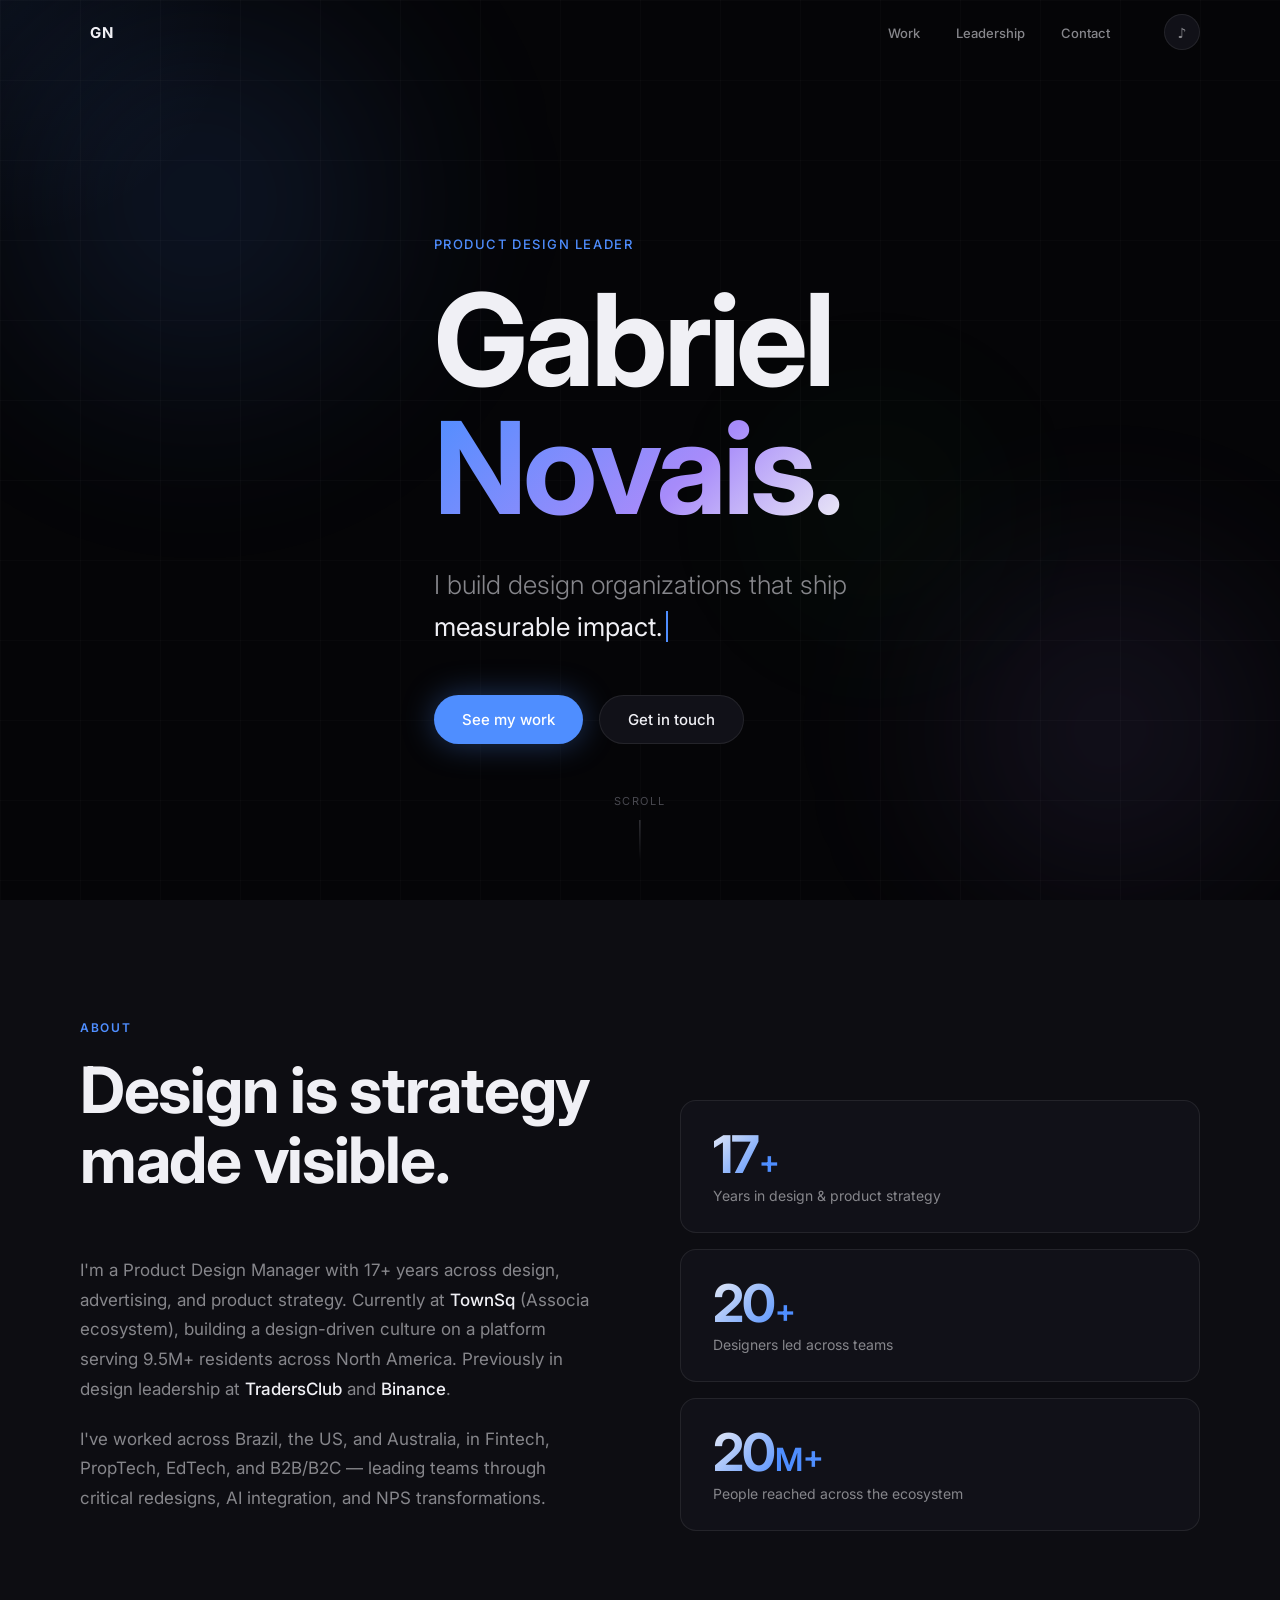
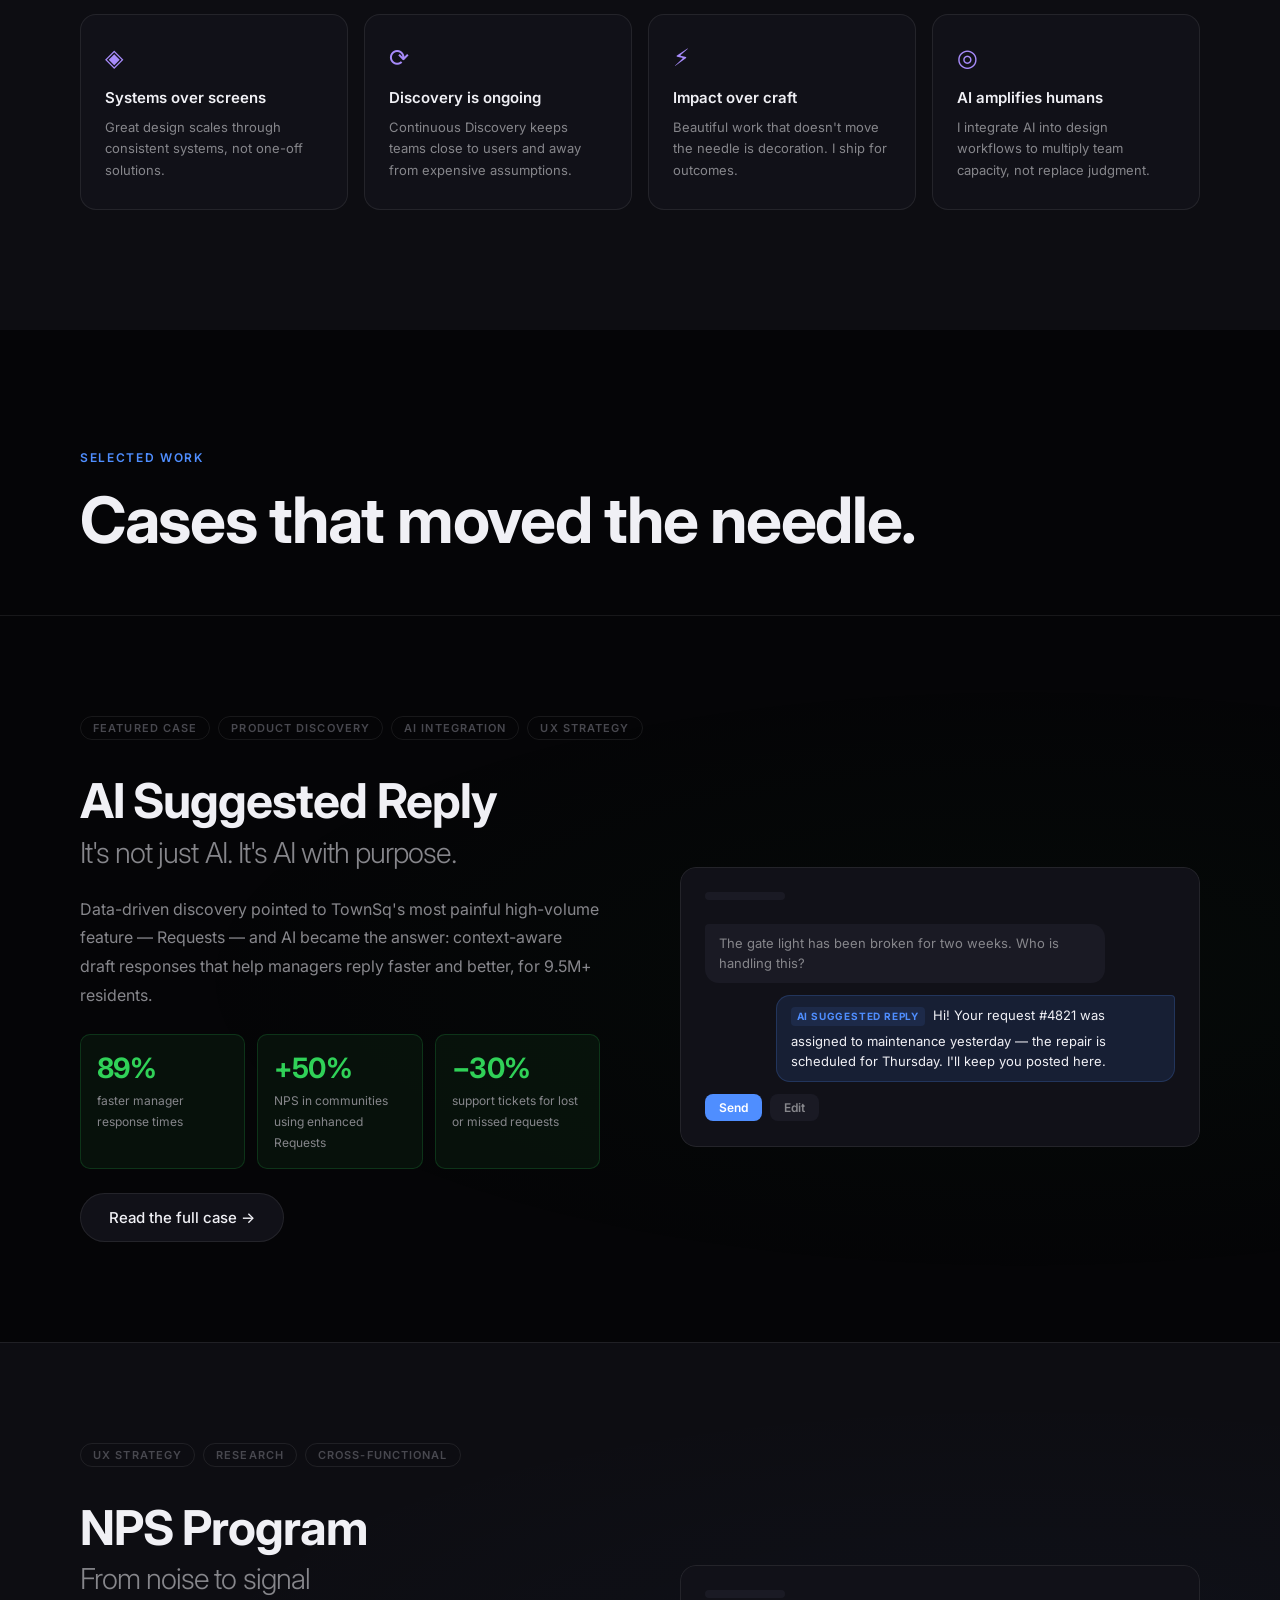
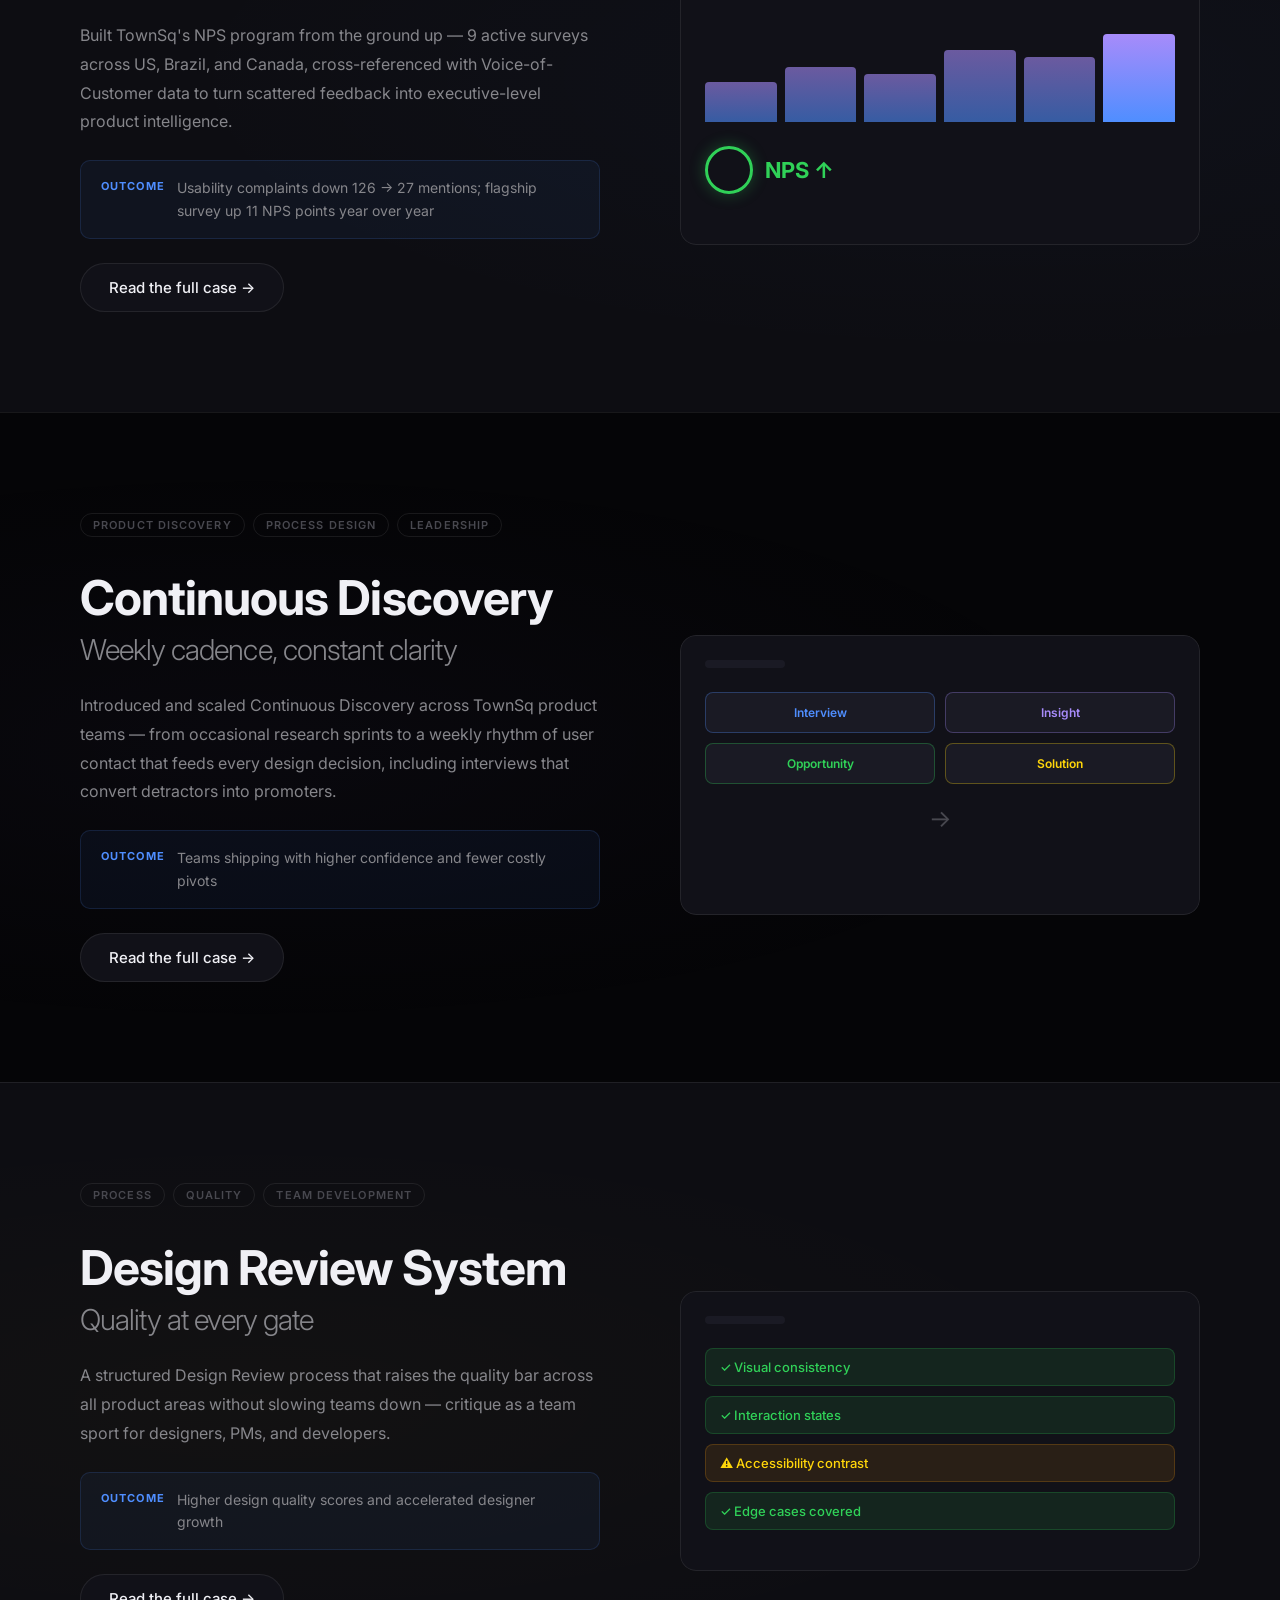
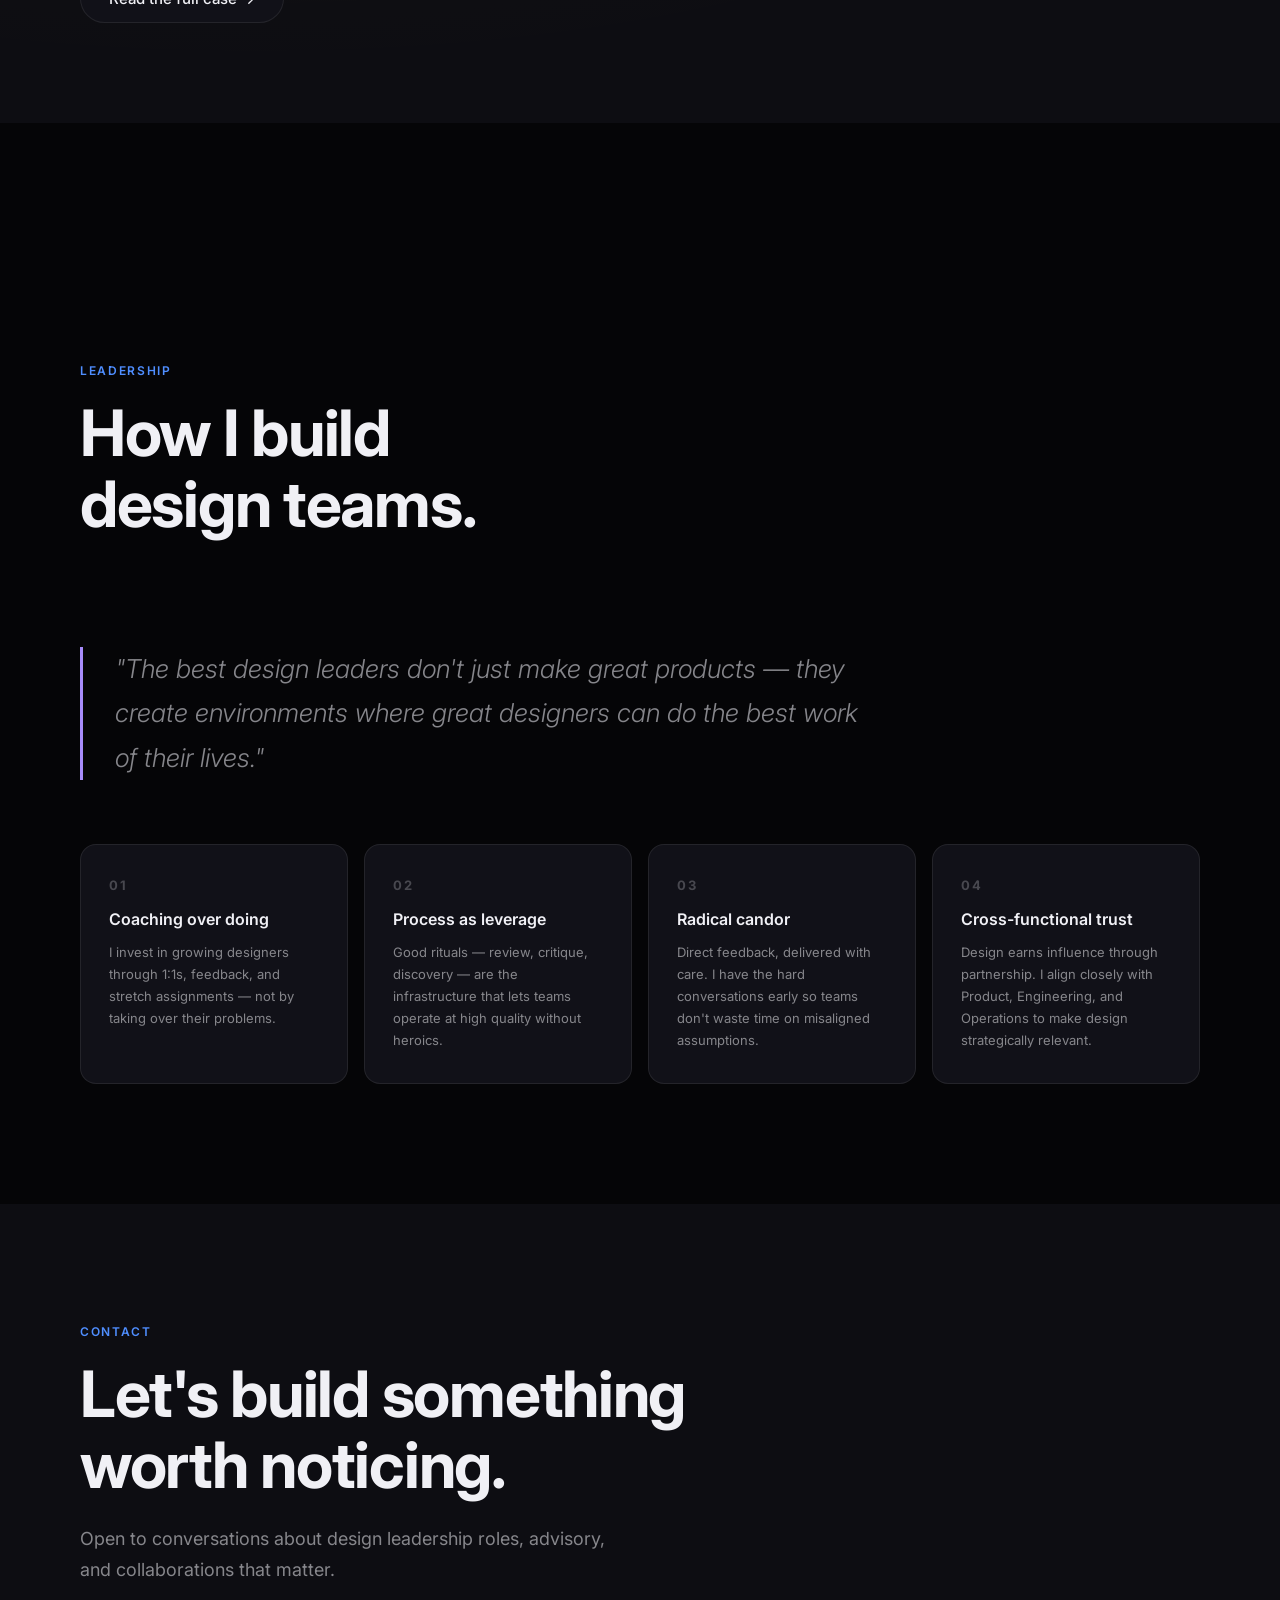
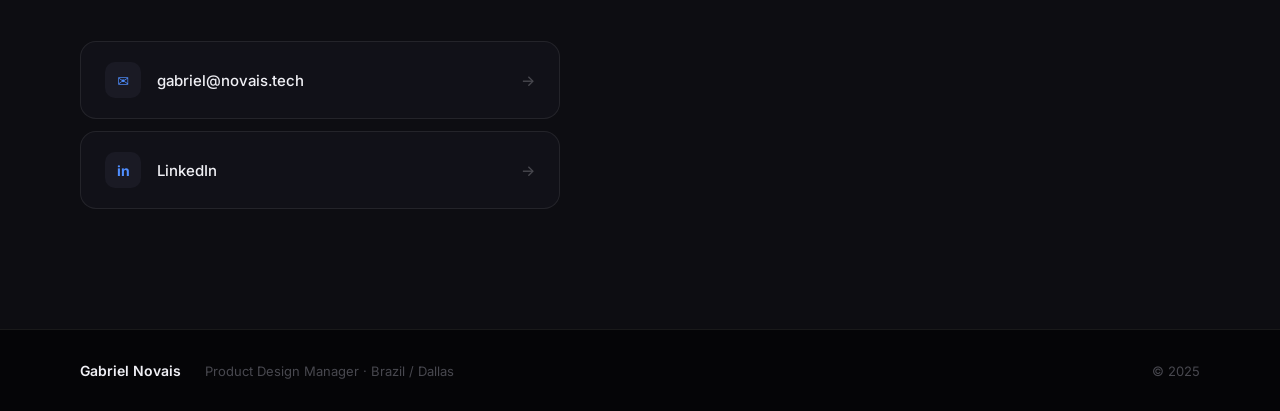
==== index.html @ e4e8c37b "Update contact email to gabriel@novais.tech" ====
<!DOCTYPE html>
<html lang="en">
<head>
  <meta charset="UTF-8" />
  <meta name="viewport" content="width=device-width, initial-scale=1.0" />
  <title>Gabriel Novais — Product Design Leader</title>
  <meta name="description" content="Gabriel Novais is a Product Design Manager leading high-impact design teams and driving UX strategy." />
  <link rel="canonical" href="https://novais.tech/" />
  <meta property="og:type" content="website" />
  <meta property="og:url" content="https://novais.tech/" />
  <meta property="og:title" content="Gabriel Novais — Product Design Leader" />
  <meta property="og:description" content="17+ years in design and product strategy. Building design organizations that ship measurable impact — AI-powered UX, NPS programs, and continuous discovery." />
  <meta property="og:image" content="https://novais.tech/assets/og-cover.png" />
  <meta name="twitter:card" content="summary_large_image" />
  <link rel="icon" href="data:image/svg+xml,<svg xmlns=%22http://www.w3.org/2000/svg%22 viewBox=%220 0 100 100%22><rect width=%22100%22 height=%22100%22 rx=%2222%22 fill=%22%23050507%22/><text x=%2250%22 y=%2268%22 font-size=%2248%22 font-family=%22system-ui%22 font-weight=%22700%22 fill=%22%234f8eff%22 text-anchor=%22middle%22>GN</text></svg>" />
  <link rel="preconnect" href="https://fonts.googleapis.com" />
  <link rel="preconnect" href="https://fonts.gstatic.com" crossorigin />
  <link href="https://fonts.googleapis.com/css2?family=Inter:ital,wght@0,300;0,400;0,500;0,600;0,700;1,300;1,400&display=swap" rel="stylesheet" />
  <link rel="stylesheet" href="style.css" />
</head>
<body>

  <!-- Ambient cursor glow -->
  <div class="cursor-glow" id="cursorGlow"></div>

  <!-- ─── NAV ─── -->
  <nav class="nav" id="nav">
    <div class="nav-inner">
      <a href="#" class="nav-logo magnetic" data-sound="click">GN</a>
      <ul class="nav-links">
        <li><a href="#work"    class="nav-link magnetic" data-sound="hover">Work</a></li>
        <li><a href="#lead"    class="nav-link magnetic" data-sound="hover">Leadership</a></li>
        <li><a href="#contact" class="nav-link magnetic" data-sound="hover">Contact</a></li>
      </ul>
      <button class="sound-toggle magnetic" id="soundToggle" aria-label="Toggle sound" title="Sound on/off">
        <span class="sound-icon" id="soundIcon">♪</span>
      </button>
    </div>
  </nav>

  <!-- ─── HERO ─── -->
  <section class="hero" id="hero">
    <div class="hero-bg">
      <div class="orb orb-1"></div>
      <div class="orb orb-2"></div>
      <div class="orb orb-3"></div>
      <div class="grid-lines"></div>
    </div>
    <div class="hero-content">
      <p class="hero-eyebrow reveal-fade">Product Design Leader</p>
      <h1 class="hero-title">
        <span class="hero-line">Gabriel</span>
        <span class="hero-line hero-name-accent">Novais.</span>
      </h1>
      <p class="hero-sub reveal-fade">
        I build design organizations that ship<br />
        <span class="typewriter" id="typewriter"></span>
      </p>
      <div class="hero-cta reveal-fade">
        <a href="#work" class="btn btn-primary magnetic" data-sound="click">See my work</a>
        <a href="#contact" class="btn btn-ghost magnetic" data-sound="click">Get in touch</a>
      </div>
    </div>
    <div class="hero-scroll-hint">
      <span>Scroll</span>
      <div class="scroll-line"></div>
    </div>
  </section>

  <!-- ─── ABOUT ─── -->
  <section class="about section" id="about">
    <div class="container">
      <div class="about-grid">
        <div class="about-left">
          <p class="section-label reveal-up">About</p>
          <h2 class="section-title reveal-up">
            Design is strategy<br />made visible.
          </h2>
          <p class="about-body reveal-up">
            I'm a Product Design Manager with 17+ years across design, advertising, and product
            strategy. Currently at <strong>TownSq</strong> (Associa ecosystem), building a
            design-driven culture on a platform serving 9.5M+ residents across North America.
            Previously in design leadership at <strong>TradersClub</strong> and <strong>Binance</strong>.
          </p>
          <p class="about-body reveal-up">
            I've worked across Brazil, the US, and Australia, in Fintech, PropTech, EdTech, and
            B2B/B2C — leading teams through critical redesigns, AI integration, and NPS transformations.
          </p>
        </div>
        <div class="about-right">
          <div class="stat-card reveal-scale" data-sound="hover">
            <span class="stat-number" data-count="17">0</span><span class="stat-plus">+</span>
            <p class="stat-label">Years in design & product strategy</p>
          </div>
          <div class="stat-card reveal-scale" data-sound="hover">
            <span class="stat-number" data-count="20">0</span><span class="stat-plus">+</span>
            <p class="stat-label">Designers led across teams</p>
          </div>
          <div class="stat-card reveal-scale" data-sound="hover">
            <span class="stat-number" data-count="20">0</span><span class="stat-plus">M+</span>
            <p class="stat-label">People reached across the ecosystem</p>
          </div>
        </div>
      </div>

      <div class="philosophy-row">
        <div class="phil-card reveal-up magnetic" data-sound="hover">
          <div class="phil-icon">◈</div>
          <h3>Systems over screens</h3>
          <p>Great design scales through consistent systems, not one-off solutions.</p>
        </div>
        <div class="phil-card reveal-up magnetic" data-sound="hover">
          <div class="phil-icon">⟳</div>
          <h3>Discovery is ongoing</h3>
          <p>Continuous Discovery keeps teams close to users and away from expensive assumptions.</p>
        </div>
        <div class="phil-card reveal-up magnetic" data-sound="hover">
          <div class="phil-icon">⚡</div>
          <h3>Impact over craft</h3>
          <p>Beautiful work that doesn't move the needle is decoration. I ship for outcomes.</p>
        </div>
        <div class="phil-card reveal-up magnetic" data-sound="hover">
          <div class="phil-icon">◎</div>
          <h3>AI amplifies humans</h3>
          <p>I integrate AI into design workflows to multiply team capacity, not replace judgment.</p>
        </div>
      </div>
    </div>
  </section>

  <!-- ─── WORK ─── -->
  <section class="work section" id="work">
    <div class="container">
      <p class="section-label reveal-up">Selected Work</p>
      <h2 class="section-title reveal-up">Cases that moved the needle.</h2>
    </div>

    <!-- Case: Product Simplification / Requests + AI (flagship) -->
    <div class="case" id="case-requests">
      <div class="case-bg case-bg-3"></div>
      <div class="container case-inner">
        <div class="case-meta reveal-up">
          <span class="case-tag">Featured Case</span>
          <span class="case-tag">Product Discovery</span>
          <span class="case-tag">AI Integration</span>
          <span class="case-tag">UX Strategy</span>
        </div>
        <div class="case-content-grid">
          <div class="case-text">
            <h3 class="case-title reveal-up">AI Suggested Reply<br /><em>It's not just AI. It's AI with purpose.</em></h3>
            <p class="case-body reveal-up">
              Data-driven discovery pointed to TownSq's most painful high-volume feature — Requests —
              and AI became the answer: context-aware draft responses that help managers reply
              faster and better, for 9.5M+ residents.
            </p>
            <div class="case-results reveal-up">
              <div class="result-chip">
                <span class="result-num">89%</span>
                <span class="result-label">faster manager response times</span>
              </div>
              <div class="result-chip">
                <span class="result-num">+50%</span>
                <span class="result-label">NPS in communities using enhanced Requests</span>
              </div>
              <div class="result-chip">
                <span class="result-num">−30%</span>
                <span class="result-label">support tickets for lost or missed requests</span>
              </div>
            </div>
            <a href="case-requests.html" class="btn btn-ghost case-link-btn reveal-up magnetic" data-sound="click">Read the full case →</a>
          </div>
          <div class="case-visual reveal-scale">
            <div class="case-mockup case-mockup-ai">
              <div class="mock-screen">
                <div class="mock-bar"></div>
                <div class="ai-chat">
                  <div class="ai-msg ai-msg-in">The gate light has been broken for two weeks. Who is handling this?</div>
                  <div class="ai-msg ai-msg-out">
                    <span class="ai-badge">AI Suggested Reply</span>
                    Hi! Your request #4821 was assigned to maintenance yesterday — the repair is scheduled for Thursday. I'll keep you posted here.
                  </div>
                  <div class="ai-actions">
                    <button class="ai-btn">Send</button>
                    <button class="ai-btn ai-btn-ghost">Edit</button>
                  </div>
                </div>
              </div>
            </div>
          </div>
        </div>
      </div>
    </div>

    <!-- Case: NPS Program -->
    <div class="case case-alt" id="case-nps">
      <div class="case-bg case-bg-1"></div>
      <div class="container case-inner">
        <div class="case-meta reveal-up">
          <span class="case-tag">UX Strategy</span>
          <span class="case-tag">Research</span>
          <span class="case-tag">Cross-functional</span>
        </div>
        <div class="case-content-grid">
          <div class="case-text">
            <h3 class="case-title reveal-up">NPS Program<br /><em>From noise to signal</em></h3>
            <p class="case-body reveal-up">
              Built TownSq's NPS program from the ground up — 9 active surveys across US, Brazil,
              and Canada, cross-referenced with Voice-of-Customer data to turn scattered feedback
              into executive-level product intelligence.
            </p>
            <div class="case-outcome reveal-up">
              <span class="outcome-label">Outcome</span>
              <span class="outcome-text">Usability complaints down 126 → 27 mentions; flagship survey up 11 NPS points year over year</span>
            </div>
            <a href="case-nps.html" class="btn btn-ghost case-link-btn reveal-up magnetic" data-sound="click">Read the full case →</a>
          </div>
          <div class="case-visual reveal-scale">
            <div class="case-mockup case-mockup-nps">
              <div class="mock-screen">
                <div class="mock-bar"></div>
                <div class="mock-chart">
                  <div class="bar-chart">
                    <div class="bar b1" style="--h: 40%"></div>
                    <div class="bar b2" style="--h: 55%"></div>
                    <div class="bar b3" style="--h: 48%"></div>
                    <div class="bar b4" style="--h: 72%"></div>
                    <div class="bar b5" style="--h: 65%"></div>
                    <div class="bar b6" style="--h: 88%"></div>
                  </div>
                </div>
                <div class="mock-score">
                  <div class="score-ring"></div>
                  <span class="score-label">NPS ↑</span>
                </div>
              </div>
            </div>
          </div>
        </div>
      </div>
    </div>

    <!-- Case 2: Continuous Discovery -->
    <div class="case" id="case-discovery">
      <div class="case-bg case-bg-2"></div>
      <div class="container case-inner">
        <div class="case-meta reveal-up">
          <span class="case-tag">Product Discovery</span>
          <span class="case-tag">Process Design</span>
          <span class="case-tag">Leadership</span>
        </div>
        <div class="case-content-grid case-content-grid-rev">
          <div class="case-visual reveal-scale">
            <div class="case-mockup case-mockup-disc">
              <div class="mock-screen">
                <div class="mock-bar"></div>
                <div class="disc-cards">
                  <div class="disc-card dc1">Interview</div>
                  <div class="disc-card dc2">Insight</div>
                  <div class="disc-card dc3">Opportunity</div>
                  <div class="disc-card dc4">Solution</div>
                </div>
                <div class="disc-arrow">→</div>
              </div>
            </div>
          </div>
          <div class="case-text">
            <h3 class="case-title reveal-up">Continuous Discovery<br /><em>Weekly cadence, constant clarity</em></h3>
            <p class="case-body reveal-up">
              Introduced and scaled Continuous Discovery across TownSq product teams — from
              occasional research sprints to a weekly rhythm of user contact that feeds every
              design decision, including interviews that convert detractors into promoters.
            </p>
            <div class="case-outcome reveal-up">
              <span class="outcome-label">Outcome</span>
              <span class="outcome-text">Teams shipping with higher confidence and fewer costly pivots</span>
            </div>
            <a href="case-discovery.html" class="btn btn-ghost case-link-btn reveal-up magnetic" data-sound="click">Read the full case →</a>
          </div>
        </div>
      </div>
    </div>

    <!-- Case: Design Review -->
    <div class="case case-alt" id="case-review">
      <div class="case-bg case-bg-4"></div>
      <div class="container case-inner">
        <div class="case-meta reveal-up">
          <span class="case-tag">Process</span>
          <span class="case-tag">Quality</span>
          <span class="case-tag">Team Development</span>
        </div>
        <div class="case-content-grid case-content-grid-rev">
          <div class="case-visual reveal-scale">
            <div class="case-mockup case-mockup-review">
              <div class="mock-screen">
                <div class="mock-bar"></div>
                <div class="review-items">
                  <div class="review-item ri-pass">✓ Visual consistency</div>
                  <div class="review-item ri-pass">✓ Interaction states</div>
                  <div class="review-item ri-warn">⚠ Accessibility contrast</div>
                  <div class="review-item ri-pass">✓ Edge cases covered</div>
                </div>
              </div>
            </div>
          </div>
          <div class="case-text">
            <h3 class="case-title reveal-up">Design Review System<br /><em>Quality at every gate</em></h3>
            <p class="case-body reveal-up">
              A structured Design Review process that raises the quality bar across all product
              areas without slowing teams down — critique as a team sport for designers, PMs,
              and developers.
            </p>
            <div class="case-outcome reveal-up">
              <span class="outcome-label">Outcome</span>
              <span class="outcome-text">Higher design quality scores and accelerated designer growth</span>
            </div>
            <a href="case-review.html" class="btn btn-ghost case-link-btn reveal-up magnetic" data-sound="click">Read the full case →</a>
          </div>
        </div>
      </div>
    </div>
  </section>

  <!-- ─── LEADERSHIP ─── -->
  <section class="lead section" id="lead">
    <div class="container">
      <p class="section-label reveal-up">Leadership</p>
      <h2 class="section-title reveal-up">How I build<br />design teams.</h2>

      <div class="lead-quote reveal-fade">
        <blockquote>
          "The best design leaders don't just make great products — they create environments
          where great designers can do the best work of their lives."
        </blockquote>
      </div>

      <div class="lead-pillars">
        <div class="lead-pillar reveal-up magnetic" data-sound="hover">
          <div class="pillar-num">01</div>
          <h3>Coaching over doing</h3>
          <p>I invest in growing designers through 1:1s, feedback, and stretch assignments — not by taking over their problems.</p>
        </div>
        <div class="lead-pillar reveal-up magnetic" data-sound="hover">
          <div class="pillar-num">02</div>
          <h3>Process as leverage</h3>
          <p>Good rituals — review, critique, discovery — are the infrastructure that lets teams operate at high quality without heroics.</p>
        </div>
        <div class="lead-pillar reveal-up magnetic" data-sound="hover">
          <div class="pillar-num">03</div>
          <h3>Radical candor</h3>
          <p>Direct feedback, delivered with care. I have the hard conversations early so teams don't waste time on misaligned assumptions.</p>
        </div>
        <div class="lead-pillar reveal-up magnetic" data-sound="hover">
          <div class="pillar-num">04</div>
          <h3>Cross-functional trust</h3>
          <p>Design earns influence through partnership. I align closely with Product, Engineering, and Operations to make design strategically relevant.</p>
        </div>
      </div>
    </div>
  </section>

  <!-- ─── CONTACT ─── -->
  <section class="contact section" id="contact">
    <div class="container">
      <p class="section-label reveal-up">Contact</p>
      <h2 class="section-title contact-title reveal-up">
        Let's build something<br />worth noticing.
      </h2>
      <p class="contact-sub reveal-up">
        Open to conversations about design leadership roles, advisory,
        and collaborations that matter.
      </p>
      <div class="contact-links reveal-fade">
        <a href="mailto:gabriel@novais.tech" class="contact-link magnetic" data-sound="click">
          <span class="contact-link-icon">✉</span>
          <span>gabriel@novais.tech</span>
          <span class="link-arrow">→</span>
        </a>
        <a href="https://www.linkedin.com/in/gabrielnovaisux" target="_blank" rel="noopener" class="contact-link magnetic" data-sound="click">
          <span class="contact-link-icon">in</span>
          <span>LinkedIn</span>
          <span class="link-arrow">→</span>
        </a>
      </div>
    </div>
  </section>

  <!-- ─── FOOTER ─── -->
  <footer class="footer">
    <div class="container footer-inner">
      <span class="footer-name">Gabriel Novais</span>
      <span class="footer-copy">Product Design Manager · Brazil / Dallas</span>
      <span class="footer-year">© 2025</span>
    </div>
  </footer>

  <script src="main.js"></script>
</body>
</html>
---- style.css ----
/* ─── TOKENS ─── */
:root {
  --bg:          #050507;
  --bg-2:        #0d0d12;
  --surface:     #111118;
  --surface-2:   #1a1a24;
  --border:      rgba(255,255,255,0.08);
  --text:        #f0f0f5;
  --text-sec:    #86868b;
  --text-ter:    #48484f;
  --accent:      #4f8eff;
  --accent-2:    #a78bfa;
  --accent-glow: rgba(79,142,255,0.18);
  --green:       #30d158;
  --amber:       #ffd60a;
  --red:         #ff453a;
  --radius:      16px;
  --radius-sm:   10px;
  --font:        'Inter', system-ui, -apple-system, sans-serif;
  --ease-out:    cubic-bezier(0.22, 1, 0.36, 1);
  --ease-spring: cubic-bezier(0.34, 1.56, 0.64, 1);
}

/* ─── RESET ─── */
*, *::before, *::after { box-sizing: border-box; margin: 0; padding: 0; }
html { scroll-behavior: smooth; scroll-padding-top: 72px; }
body {
  font-family: var(--font);
  background: var(--bg);
  color: var(--text);
  overflow-x: hidden;
  -webkit-font-smoothing: antialiased;
}
img, svg { display: block; max-width: 100%; }
a { color: inherit; text-decoration: none; }
button { cursor: pointer; border: none; background: none; font: inherit; }

/* ─── CURSOR GLOW ─── */
.cursor-glow {
  position: fixed;
  width: 480px;
  height: 480px;
  border-radius: 50%;
  background: radial-gradient(circle, rgba(79,142,255,0.07) 0%, transparent 70%);
  pointer-events: none;
  transform: translate(-50%, -50%);
  transition: transform 0.12s linear;
  z-index: 0;
  mix-blend-mode: screen;
}

/* ─── CONTAINER ─── */
.container {
  max-width: 1200px;
  margin: 0 auto;
  padding: 0 40px;
}
@media (max-width: 768px) { .container { padding: 0 24px; } }

/* ─── NAV ─── */
.nav {
  position: fixed;
  top: 0; left: 0; right: 0;
  z-index: 100;
  transition: background 0.4s, backdrop-filter 0.4s, border-color 0.4s;
  border-bottom: 1px solid transparent;
}
.nav.scrolled {
  background: rgba(5,5,7,0.72);
  backdrop-filter: blur(24px) saturate(180%);
  -webkit-backdrop-filter: blur(24px) saturate(180%);
  border-bottom-color: var(--border);
}
.nav-inner {
  max-width: 1200px;
  margin: 0 auto;
  padding: 0 40px;
  height: 64px;
  display: flex;
  align-items: center;
  gap: 40px;
}
.nav-logo {
  font-size: 15px;
  font-weight: 700;
  letter-spacing: 0.06em;
  color: var(--text);
  padding: 6px 10px;
  border-radius: 8px;
  transition: background 0.2s;
}
.nav-logo:hover { background: var(--surface); }
.nav-links {
  display: flex;
  list-style: none;
  gap: 8px;
  margin-left: auto;
}
.nav-link {
  font-size: 13px;
  font-weight: 500;
  color: var(--text-sec);
  padding: 6px 14px;
  border-radius: 20px;
  transition: color 0.2s, background 0.2s;
}
.nav-link:hover { color: var(--text); background: var(--surface); }
.sound-toggle {
  width: 36px; height: 36px;
  border-radius: 50%;
  background: var(--surface);
  border: 1px solid var(--border);
  display: flex; align-items: center; justify-content: center;
  color: var(--text-sec);
  font-size: 14px;
  transition: background 0.2s, color 0.2s, transform 0.2s;
  flex-shrink: 0;
}
.sound-toggle:hover { color: var(--text); transform: scale(1.1); }
.sound-toggle.active { color: var(--accent); background: var(--accent-glow); }

/* ─── HERO ─── */
.hero {
  position: relative;
  min-height: 100vh;
  display: flex;
  align-items: center;
  overflow: hidden;
}
.hero-bg {
  position: absolute;
  inset: 0;
  z-index: 0;
}
.orb {
  position: absolute;
  border-radius: 50%;
  filter: blur(80px);
  opacity: 0.6;
}
.orb-1 {
  width: 600px; height: 600px;
  background: radial-gradient(circle, rgba(79,142,255,0.25), transparent 70%);
  top: -100px; left: -100px;
  animation: orb-drift 14s ease-in-out infinite alternate;
}
.orb-2 {
  width: 500px; height: 500px;
  background: radial-gradient(circle, rgba(167,139,250,0.2), transparent 70%);
  bottom: -80px; right: -80px;
  animation: orb-drift 18s ease-in-out infinite alternate-reverse;
}
.orb-3 {
  width: 300px; height: 300px;
  background: radial-gradient(circle, rgba(48,209,88,0.12), transparent 70%);
  top: 40%; right: 20%;
  animation: orb-drift 22s ease-in-out infinite alternate;
}
@keyframes orb-drift {
  from { transform: translate(0, 0) scale(1); }
  to   { transform: translate(30px, 30px) scale(1.08); }
}
.grid-lines {
  position: absolute;
  inset: 0;
  background-image:
    linear-gradient(rgba(255,255,255,0.02) 1px, transparent 1px),
    linear-gradient(90deg, rgba(255,255,255,0.02) 1px, transparent 1px);
  background-size: 80px 80px;
}
.hero-content {
  position: relative;
  z-index: 1;
  max-width: 1200px;
  margin: 0 auto;
  padding: 0 40px;
  padding-top: 80px;
}
.hero-eyebrow {
  font-size: 13px;
  font-weight: 500;
  letter-spacing: 0.12em;
  text-transform: uppercase;
  color: var(--accent);
  margin-bottom: 24px;
  opacity: 0;
  animation: fade-up 0.8s var(--ease-out) 0.2s forwards;
}
.hero-title {
  font-size: clamp(64px, 10vw, 132px);
  font-weight: 700;
  line-height: 1.0;
  letter-spacing: -0.03em;
  margin-bottom: 32px;
}
.hero-line {
  display: block;
  opacity: 0;
  transform: translateY(40px);
  animation: fade-up 0.8s var(--ease-out) forwards;
}
.hero-line:nth-child(1) { animation-delay: 0.3s; }
.hero-line:nth-child(2) { animation-delay: 0.45s; }
.hero-name-accent {
  background: linear-gradient(135deg, var(--accent) 0%, var(--accent-2) 60%, #f0f0f5 100%);
  -webkit-background-clip: text;
  -webkit-text-fill-color: transparent;
  background-clip: text;
}
.hero-sub {
  font-size: clamp(18px, 2.5vw, 26px);
  font-weight: 300;
  color: var(--text-sec);
  line-height: 1.6;
  margin-bottom: 48px;
  opacity: 0;
  animation: fade-up 0.8s var(--ease-out) 0.6s forwards;
}
.typewriter {
  color: var(--text);
  font-weight: 400;
  border-right: 2px solid var(--accent);
  padding-right: 4px;
  animation: blink 1s step-end infinite;
}
@keyframes blink { 50% { border-color: transparent; } }
.hero-cta {
  display: flex;
  gap: 16px;
  flex-wrap: wrap;
  opacity: 0;
  animation: fade-up 0.8s var(--ease-out) 0.75s forwards;
}
.btn {
  display: inline-flex;
  align-items: center;
  padding: 14px 28px;
  border-radius: 980px;
  font-size: 15px;
  font-weight: 500;
  transition: transform 0.2s var(--ease-spring), box-shadow 0.2s, background 0.2s;
}
.btn:hover { transform: scale(1.04); }
.btn:active { transform: scale(0.97); }
.btn-primary {
  background: var(--accent);
  color: #fff;
  box-shadow: 0 0 32px rgba(79,142,255,0.35);
}
.btn-primary:hover { box-shadow: 0 0 48px rgba(79,142,255,0.5); }
.btn-ghost {
  background: var(--surface);
  color: var(--text);
  border: 1px solid var(--border);
}
.btn-ghost:hover { background: var(--surface-2); }
.hero-scroll-hint {
  position: absolute;
  bottom: 40px;
  left: 50%;
  transform: translateX(-50%);
  display: flex;
  flex-direction: column;
  align-items: center;
  gap: 12px;
  opacity: 0;
  animation: fade-in 1s ease 1.5s forwards;
}
.hero-scroll-hint span {
  font-size: 11px;
  letter-spacing: 0.14em;
  text-transform: uppercase;
  color: var(--text-ter);
}
.scroll-line {
  width: 1px;
  height: 40px;
  background: linear-gradient(to bottom, var(--text-ter), transparent);
  animation: scroll-drop 2s ease-in-out infinite;
}
@keyframes scroll-drop {
  0%   { transform: scaleY(0); transform-origin: top; opacity: 1; }
  50%  { transform: scaleY(1); transform-origin: top; opacity: 1; }
  51%  { transform: scaleY(1); transform-origin: bottom; opacity: 1; }
  100% { transform: scaleY(0); transform-origin: bottom; opacity: 0; }
}

/* ─── SECTION COMMON ─── */
.section { padding: 120px 0; position: relative; z-index: 1; }
.section-label {
  font-size: 12px;
  font-weight: 600;
  letter-spacing: 0.14em;
  text-transform: uppercase;
  color: var(--accent);
  margin-bottom: 20px;
}
.section-title {
  font-size: clamp(36px, 5vw, 64px);
  font-weight: 700;
  line-height: 1.1;
  letter-spacing: -0.02em;
  margin-bottom: 60px;
}

/* ─── ABOUT ─── */
.about { background: var(--bg-2); }
.about-grid {
  display: grid;
  grid-template-columns: 1fr 1fr;
  gap: 80px;
  margin-bottom: 80px;
  align-items: start;
}
@media (max-width: 900px) { .about-grid { grid-template-columns: 1fr; gap: 48px; } }
.about-body {
  font-size: 17px;
  line-height: 1.75;
  color: var(--text-sec);
  margin-bottom: 20px;
}
.about-body strong { color: var(--text); font-weight: 500; }
.about-right {
  display: flex;
  flex-direction: column;
  gap: 16px;
  padding-top: 80px;
}
.stat-card {
  background: var(--surface);
  border: 1px solid var(--border);
  border-radius: var(--radius);
  padding: 28px 32px;
  transition: border-color 0.3s, transform 0.3s var(--ease-spring), box-shadow 0.3s;
}
.stat-card:hover {
  border-color: rgba(79,142,255,0.3);
  box-shadow: 0 8px 40px rgba(79,142,255,0.1);
  transform: translateY(-3px);
}
.stat-number {
  font-size: 52px;
  font-weight: 700;
  letter-spacing: -0.03em;
  background: linear-gradient(135deg, var(--text), var(--accent));
  -webkit-background-clip: text;
  -webkit-text-fill-color: transparent;
  background-clip: text;
  line-height: 1;
}
.stat-plus { font-size: 32px; font-weight: 600; color: var(--accent); }
.stat-label { font-size: 14px; color: var(--text-sec); margin-top: 6px; }
.philosophy-row {
  display: grid;
  grid-template-columns: repeat(4, 1fr);
  gap: 16px;
}
@media (max-width: 900px) { .philosophy-row { grid-template-columns: 1fr 1fr; } }
@media (max-width: 600px) { .philosophy-row { grid-template-columns: 1fr; } }
.phil-card {
  background: var(--surface);
  border: 1px solid var(--border);
  border-radius: var(--radius);
  padding: 28px 24px;
  transition: border-color 0.3s, transform 0.3s var(--ease-spring), box-shadow 0.3s;
}
.phil-card:hover {
  border-color: rgba(167,139,250,0.3);
  transform: translateY(-4px);
  box-shadow: 0 12px 48px rgba(167,139,250,0.1);
}
.phil-icon {
  font-size: 24px;
  color: var(--accent-2);
  margin-bottom: 16px;
}
.phil-card h3 { font-size: 15px; font-weight: 600; margin-bottom: 10px; }
.phil-card p  { font-size: 13px; color: var(--text-sec); line-height: 1.65; }

/* ─── WORK ─── */
.work .container { margin-bottom: 0; }
.case {
  position: relative;
  padding: 100px 0;
  overflow: hidden;
  border-top: 1px solid var(--border);
}
.case-alt { background: var(--bg-2); }
.case-bg {
  position: absolute;
  inset: 0;
  pointer-events: none;
  opacity: 0.4;
}
.case-bg-1 { background: radial-gradient(ellipse at 80% 50%, rgba(79,142,255,0.08), transparent 60%); }
.case-bg-2 { background: radial-gradient(ellipse at 20% 50%, rgba(167,139,250,0.08), transparent 60%); }
.case-bg-3 { background: radial-gradient(ellipse at 80% 50%, rgba(48,209,88,0.07), transparent 60%); }
.case-bg-4 { background: radial-gradient(ellipse at 20% 50%, rgba(255,214,10,0.06), transparent 60%); }
.case-inner { position: relative; z-index: 1; }
.case-meta {
  display: flex;
  gap: 8px;
  flex-wrap: wrap;
  margin-bottom: 32px;
}
.case-tag {
  font-size: 11px;
  font-weight: 600;
  letter-spacing: 0.1em;
  text-transform: uppercase;
  color: var(--text-ter);
  border: 1px solid var(--border);
  border-radius: 20px;
  padding: 4px 12px;
}
.case-content-grid {
  display: grid;
  grid-template-columns: 1fr 1fr;
  gap: 80px;
  align-items: center;
}
.case-content-grid-rev { direction: rtl; }
.case-content-grid-rev > * { direction: ltr; }
@media (max-width: 900px) {
  .case-content-grid { grid-template-columns: 1fr; gap: 48px; direction: ltr; }
  .case-content-grid-rev { direction: ltr; }
  .case-visual { order: -1; }
}
.case-title {
  font-size: clamp(28px, 4vw, 48px);
  font-weight: 700;
  letter-spacing: -0.02em;
  line-height: 1.2;
  margin-bottom: 24px;
}
.case-title em { font-style: normal; color: var(--text-sec); font-size: 0.6em; display: block; font-weight: 300; margin-top: 6px; }
.case-body {
  font-size: 16px;
  color: var(--text-sec);
  line-height: 1.8;
  margin-bottom: 24px;
}
.case-bullets {
  list-style: none;
  margin-bottom: 32px;
}
.case-bullets li {
  font-size: 14px;
  color: var(--text-sec);
  padding: 10px 0;
  border-bottom: 1px solid rgba(255,255,255,0.04);
  padding-left: 20px;
  position: relative;
}
.case-bullets li::before {
  content: '→';
  position: absolute;
  left: 0;
  color: var(--accent);
}
.case-outcome {
  display: flex;
  gap: 12px;
  align-items: flex-start;
  background: rgba(79,142,255,0.06);
  border: 1px solid rgba(79,142,255,0.15);
  border-radius: var(--radius-sm);
  padding: 16px 20px;
}
.outcome-label {
  font-size: 11px;
  font-weight: 700;
  letter-spacing: 0.1em;
  text-transform: uppercase;
  color: var(--accent);
  flex-shrink: 0;
  padding-top: 2px;
}
.outcome-text {
  font-size: 14px;
  color: var(--text-sec);
  line-height: 1.6;
}

.case-results {
  display: grid;
  grid-template-columns: repeat(3, 1fr);
  gap: 12px;
}
@media (max-width: 600px) { .case-results { grid-template-columns: 1fr; } }
.result-chip {
  background: rgba(48,209,88,0.06);
  border: 1px solid rgba(48,209,88,0.18);
  border-radius: var(--radius-sm);
  padding: 16px;
  transition: transform 0.3s var(--ease-spring), border-color 0.3s;
}
.result-chip:hover {
  transform: translateY(-3px);
  border-color: rgba(48,209,88,0.4);
}
.result-num {
  display: block;
  font-size: 28px;
  font-weight: 700;
  letter-spacing: -0.02em;
  color: var(--green);
  margin-bottom: 4px;
}
.result-label {
  font-size: 12px;
  color: var(--text-sec);
  line-height: 1.5;
}

/* ─── MOCKUPS ─── */
.case-mockup {
  border-radius: var(--radius);
  overflow: hidden;
  transition: transform 0.4s var(--ease-spring), box-shadow 0.4s;
}
.case-mockup:hover { transform: translateY(-8px) rotate(-1deg); box-shadow: 0 32px 80px rgba(0,0,0,0.5); }
.mock-screen {
  background: var(--surface);
  border: 1px solid var(--border);
  border-radius: var(--radius);
  padding: 24px;
  min-height: 280px;
}
.mock-bar {
  width: 80px; height: 8px;
  border-radius: 4px;
  background: var(--surface-2);
  margin-bottom: 24px;
}
/* NPS mockup */
.mock-chart { margin-bottom: 24px; }
.bar-chart {
  display: flex;
  align-items: flex-end;
  gap: 8px;
  height: 100px;
}
.bar {
  flex: 1;
  height: var(--h);
  border-radius: 4px 4px 0 0;
  background: linear-gradient(to top, var(--accent), var(--accent-2));
  transition: height 1s var(--ease-out);
  opacity: 0.6;
}
.bar:last-child { opacity: 1; }
.mock-score { display: flex; align-items: center; gap: 12px; }
.score-ring {
  width: 48px; height: 48px;
  border-radius: 50%;
  border: 3px solid var(--green);
  box-shadow: 0 0 16px rgba(48,209,88,0.3);
}
.score-label { font-size: 22px; font-weight: 700; color: var(--green); }
/* Discovery mockup */
.disc-cards { display: grid; grid-template-columns: 1fr 1fr; gap: 10px; margin-bottom: 20px; }
.disc-card {
  background: var(--surface-2);
  border: 1px solid var(--border);
  border-radius: 8px;
  padding: 12px;
  font-size: 12px;
  font-weight: 600;
  color: var(--text-sec);
  text-align: center;
}
.dc1 { border-color: rgba(79,142,255,0.3); color: var(--accent); }
.dc2 { border-color: rgba(167,139,250,0.3); color: var(--accent-2); }
.dc3 { border-color: rgba(48,209,88,0.3); color: var(--green); }
.dc4 { border-color: rgba(255,214,10,0.3); color: var(--amber); }
.disc-arrow { font-size: 24px; color: var(--text-ter); text-align: center; }
/* AI mockup */
.ai-chat { display: flex; flex-direction: column; gap: 12px; }
.ai-msg {
  max-width: 85%;
  padding: 10px 14px;
  border-radius: 14px;
  font-size: 13px;
  line-height: 1.5;
}
.ai-msg-in {
  background: var(--surface-2);
  color: var(--text-sec);
  align-self: flex-start;
  border-radius: 4px 14px 14px 14px;
}
.ai-msg-out {
  background: rgba(79,142,255,0.12);
  color: var(--text);
  align-self: flex-end;
  border-radius: 14px 4px 14px 14px;
  border: 1px solid rgba(79,142,255,0.2);
}
.ai-badge {
  display: inline-block;
  font-size: 10px;
  font-weight: 700;
  letter-spacing: 0.08em;
  text-transform: uppercase;
  color: var(--accent);
  background: rgba(79,142,255,0.1);
  border-radius: 4px;
  padding: 2px 6px;
  margin-bottom: 6px;
  margin-right: 4px;
}
.ai-actions { display: flex; gap: 8px; }
.ai-btn {
  padding: 6px 14px;
  border-radius: 8px;
  font-size: 12px;
  font-weight: 600;
  background: var(--accent);
  color: #fff;
  cursor: pointer;
  transition: opacity 0.2s;
}
.ai-btn:hover { opacity: 0.85; }
.ai-btn-ghost { background: var(--surface-2); color: var(--text-sec); }
/* Review mockup */
.review-items { display: flex; flex-direction: column; gap: 10px; }
.review-item {
  padding: 10px 14px;
  border-radius: 8px;
  font-size: 13px;
  font-weight: 500;
}
.ri-pass { background: rgba(48,209,88,0.1); color: var(--green); border: 1px solid rgba(48,209,88,0.2); }
.ri-warn { background: rgba(255,159,10,0.1); color: var(--amber); border: 1px solid rgba(255,159,10,0.2); }

/* ─── LEADERSHIP ─── */
.lead { background: var(--bg); }
.lead-quote {
  padding: 48px 0 64px;
}
.lead-quote blockquote {
  font-size: clamp(18px, 2.5vw, 26px);
  font-weight: 300;
  font-style: italic;
  line-height: 1.7;
  color: var(--text-sec);
  max-width: 800px;
  border-left: 3px solid var(--accent-2);
  padding-left: 32px;
}
.lead-pillars {
  display: grid;
  grid-template-columns: repeat(4, 1fr);
  gap: 16px;
}
@media (max-width: 900px) { .lead-pillars { grid-template-columns: 1fr 1fr; } }
@media (max-width: 600px) { .lead-pillars { grid-template-columns: 1fr; } }
.lead-pillar {
  background: var(--surface);
  border: 1px solid var(--border);
  border-radius: var(--radius);
  padding: 32px 28px;
  transition: border-color 0.3s, transform 0.3s var(--ease-spring), box-shadow 0.3s;
}
.lead-pillar:hover {
  border-color: rgba(79,142,255,0.25);
  transform: translateY(-4px);
  box-shadow: 0 16px 48px rgba(0,0,0,0.3);
}
.pillar-num {
  font-size: 13px;
  font-weight: 700;
  letter-spacing: 0.12em;
  color: var(--text-ter);
  margin-bottom: 16px;
}
.lead-pillar h3 { font-size: 16px; font-weight: 600; margin-bottom: 12px; }
.lead-pillar p  { font-size: 13px; color: var(--text-sec); line-height: 1.7; }

/* ─── CONTACT ─── */
.contact { background: var(--bg-2); }
.contact-title { max-width: 700px; margin-bottom: 24px; }
.contact-sub {
  font-size: 18px;
  color: var(--text-sec);
  line-height: 1.7;
  max-width: 560px;
  margin-bottom: 56px;
}
.contact-links { display: flex; flex-direction: column; gap: 12px; max-width: 480px; }
.contact-link {
  display: flex;
  align-items: center;
  gap: 16px;
  padding: 20px 24px;
  background: var(--surface);
  border: 1px solid var(--border);
  border-radius: var(--radius);
  font-size: 15px;
  font-weight: 500;
  transition: border-color 0.3s, transform 0.3s var(--ease-spring), background 0.2s;
}
.contact-link:hover {
  border-color: rgba(79,142,255,0.35);
  background: var(--surface-2);
  transform: translateX(6px);
}
.contact-link-icon {
  width: 36px; height: 36px;
  background: var(--surface-2);
  border-radius: 10px;
  display: flex; align-items: center; justify-content: center;
  font-size: 14px;
  font-weight: 700;
  color: var(--accent);
  flex-shrink: 0;
}
.link-arrow { margin-left: auto; color: var(--text-ter); transition: transform 0.2s; }
.contact-link:hover .link-arrow { transform: translateX(4px); color: var(--accent); }

/* ─── FOOTER ─── */
.footer {
  border-top: 1px solid var(--border);
  padding: 32px 0;
  background: var(--bg);
}
.footer-inner {
  display: flex;
  align-items: center;
  gap: 24px;
  flex-wrap: wrap;
}
.footer-name { font-size: 14px; font-weight: 600; }
.footer-copy { font-size: 13px; color: var(--text-ter); }
.footer-year { font-size: 13px; color: var(--text-ter); margin-left: auto; }

/* ─── REVEAL ANIMATIONS ─── */
.reveal-up, .reveal-fade, .reveal-scale {
  opacity: 0;
  transition: opacity 0.75s var(--ease-out), transform 0.75s var(--ease-out);
}
.reveal-up    { transform: translateY(32px); }
.reveal-scale { transform: scale(0.92) translateY(16px); }
.reveal-fade  { }
.is-visible { opacity: 1 !important; transform: none !important; }

/* ─── KEYFRAMES ─── */
@keyframes fade-up {
  from { opacity: 0; transform: translateY(24px); }
  to   { opacity: 1; transform: translateY(0); }
}
@keyframes fade-in {
  from { opacity: 0; }
  to   { opacity: 1; }
}

/* ─── MAGNETIC BUTTONS ─── */
.magnetic { transition-property: transform; transition-duration: 0.3s; transition-timing-function: var(--ease-out); }

/* ─── CASE PAGES ─── */
.case-page-hero {
  position: relative;
  padding: 180px 0 100px;
  overflow: hidden;
}
.case-page-hero .case-bg { opacity: 0.6; }
.case-page-title {
  font-size: clamp(40px, 6vw, 80px);
  font-weight: 700;
  line-height: 1.05;
  letter-spacing: -0.03em;
  margin: 24px 0 20px;
}
.case-page-sub {
  font-size: clamp(17px, 2vw, 22px);
  font-weight: 300;
  color: var(--text-sec);
  max-width: 640px;
  line-height: 1.6;
}
.case-facts {
  display: flex;
  gap: 40px;
  flex-wrap: wrap;
  margin-top: 48px;
  padding-top: 32px;
  border-top: 1px solid var(--border);
}
.case-fact-label {
  display: block;
  font-size: 11px;
  font-weight: 600;
  letter-spacing: 0.12em;
  text-transform: uppercase;
  color: var(--text-ter);
  margin-bottom: 6px;
}
.case-fact-value { font-size: 14px; color: var(--text); }
.case-section { padding: 72px 0; border-top: 1px solid var(--border); }
.case-section-title {
  font-size: clamp(24px, 3vw, 36px);
  font-weight: 700;
  letter-spacing: -0.02em;
  margin-bottom: 28px;
}
.case-prose {
  max-width: 720px;
  font-size: 16px;
  line-height: 1.85;
  color: var(--text-sec);
}
.case-prose p { margin-bottom: 20px; }
.case-prose strong { color: var(--text); font-weight: 500; }
.problem-stats {
  display: grid;
  grid-template-columns: repeat(4, 1fr);
  gap: 12px;
  margin: 36px 0;
}
@media (max-width: 800px) { .problem-stats { grid-template-columns: 1fr 1fr; } }
.problem-stat {
  background: rgba(255,69,58,0.05);
  border: 1px solid rgba(255,69,58,0.15);
  border-radius: var(--radius-sm);
  padding: 20px;
  transition: transform 0.3s var(--ease-spring), border-color 0.3s;
}
.problem-stat:hover { transform: translateY(-3px); border-color: rgba(255,69,58,0.35); }
.problem-stat .num {
  display: block;
  font-size: 30px;
  font-weight: 700;
  color: var(--red);
  letter-spacing: -0.02em;
  margin-bottom: 6px;
}
.problem-stat .lbl { font-size: 12px; color: var(--text-sec); line-height: 1.5; }
.quote-cards { display: grid; gap: 12px; max-width: 720px; margin: 32px 0; }
.quote-card {
  background: var(--surface);
  border: 1px solid var(--border);
  border-left: 3px solid var(--accent-2);
  border-radius: var(--radius-sm);
  padding: 18px 22px;
  font-size: 15px;
  font-style: italic;
  color: var(--text-sec);
}
.step-list { max-width: 760px; display: grid; gap: 16px; margin-top: 8px; }
.step-item {
  display: flex;
  gap: 20px;
  background: var(--surface);
  border: 1px solid var(--border);
  border-radius: var(--radius);
  padding: 24px;
  transition: border-color 0.3s, transform 0.3s var(--ease-spring);
}
.step-item:hover { border-color: rgba(79,142,255,0.3); transform: translateX(6px); }
.step-num {
  font-size: 13px;
  font-weight: 700;
  color: var(--accent);
  flex-shrink: 0;
  padding-top: 3px;
}
.step-item h4 { font-size: 15px; font-weight: 600; margin-bottom: 8px; }
.step-item p  { font-size: 14px; color: var(--text-sec); line-height: 1.7; }
.case-nav {
  display: flex;
  justify-content: space-between;
  gap: 16px;
  padding: 48px 0 80px;
  border-top: 1px solid var(--border);
  flex-wrap: wrap;
}
.case-nav a {
  display: flex;
  flex-direction: column;
  gap: 6px;
  padding: 20px 24px;
  background: var(--surface);
  border: 1px solid var(--border);
  border-radius: var(--radius);
  min-width: 240px;
  transition: border-color 0.3s, transform 0.3s var(--ease-spring);
}
.case-nav a:hover { border-color: rgba(79,142,255,0.35); transform: translateY(-3px); }
.case-nav .dir { font-size: 11px; letter-spacing: 0.12em; text-transform: uppercase; color: var(--text-ter); }
.case-nav .name { font-size: 15px; font-weight: 600; }
.case-nav .next { text-align: right; margin-left: auto; }
.case-link-btn { margin-top: 24px; }

/* ─── CASE FIGURES ─── */
.case-figure {
  margin: 12px 0 40px;
  max-width: 860px;
}
.case-figure img {
  width: 100%;
  border-radius: var(--radius);
  border: 1px solid var(--border);
  box-shadow: 0 24px 64px rgba(0,0,0,0.4);
}
.case-figure figcaption {
  margin-top: 12px;
  font-size: 13px;
  color: var(--text-ter);
  line-height: 1.6;
}

/* ─── LOCK SCREEN ─── */
.lock-wrap {
  min-height: 100vh;
  display: flex;
  align-items: center;
  justify-content: center;
  padding: 24px;
}
.lock-card {
  width: 100%;
  max-width: 420px;
  background: var(--surface);
  border: 1px solid var(--border);
  border-radius: var(--radius);
  padding: 48px 40px;
  text-align: center;
  animation: fade-up 0.6s var(--ease-out);
}
.lock-icon {
  width: 56px; height: 56px;
  margin: 0 auto 24px;
  border-radius: 50%;
  background: var(--accent-glow);
  display: flex; align-items: center; justify-content: center;
  font-size: 22px;
  color: var(--accent);
}
.lock-card h1 { font-size: 22px; font-weight: 700; letter-spacing: -0.01em; margin-bottom: 10px; }
.lock-card p  { font-size: 14px; color: var(--text-sec); line-height: 1.7; margin-bottom: 28px; }
.lock-form { display: flex; flex-direction: column; gap: 12px; }
.lock-input {
  width: 100%;
  padding: 14px 18px;
  border-radius: var(--radius-sm);
  border: 1px solid var(--border);
  background: var(--bg-2);
  color: var(--text);
  font: inherit;
  font-size: 15px;
  text-align: center;
  letter-spacing: 0.08em;
  transition: border-color 0.2s, box-shadow 0.2s;
}
.lock-input:focus {
  outline: none;
  border-color: var(--accent);
  box-shadow: 0 0 0 4px rgba(79,142,255,0.12);
}
.lock-error {
  font-size: 13px;
  color: var(--red);
  min-height: 18px;
}
.lock-card.shake { animation: lock-shake 0.4s; }
@keyframes lock-shake {
  0%, 100% { transform: translateX(0); }
  25% { transform: translateX(-8px); }
  75% { transform: translateX(8px); }
}

/* ─── SELECTION ─── */
::selection { background: rgba(79,142,255,0.25); }

/* ─── SCROLLBAR ─── */
::-webkit-scrollbar { width: 6px; }
::-webkit-scrollbar-track { background: var(--bg); }
::-webkit-scrollbar-thumb { background: var(--surface-2); border-radius: 3px; }
::-webkit-scrollbar-thumb:hover { background: var(--text-ter); }
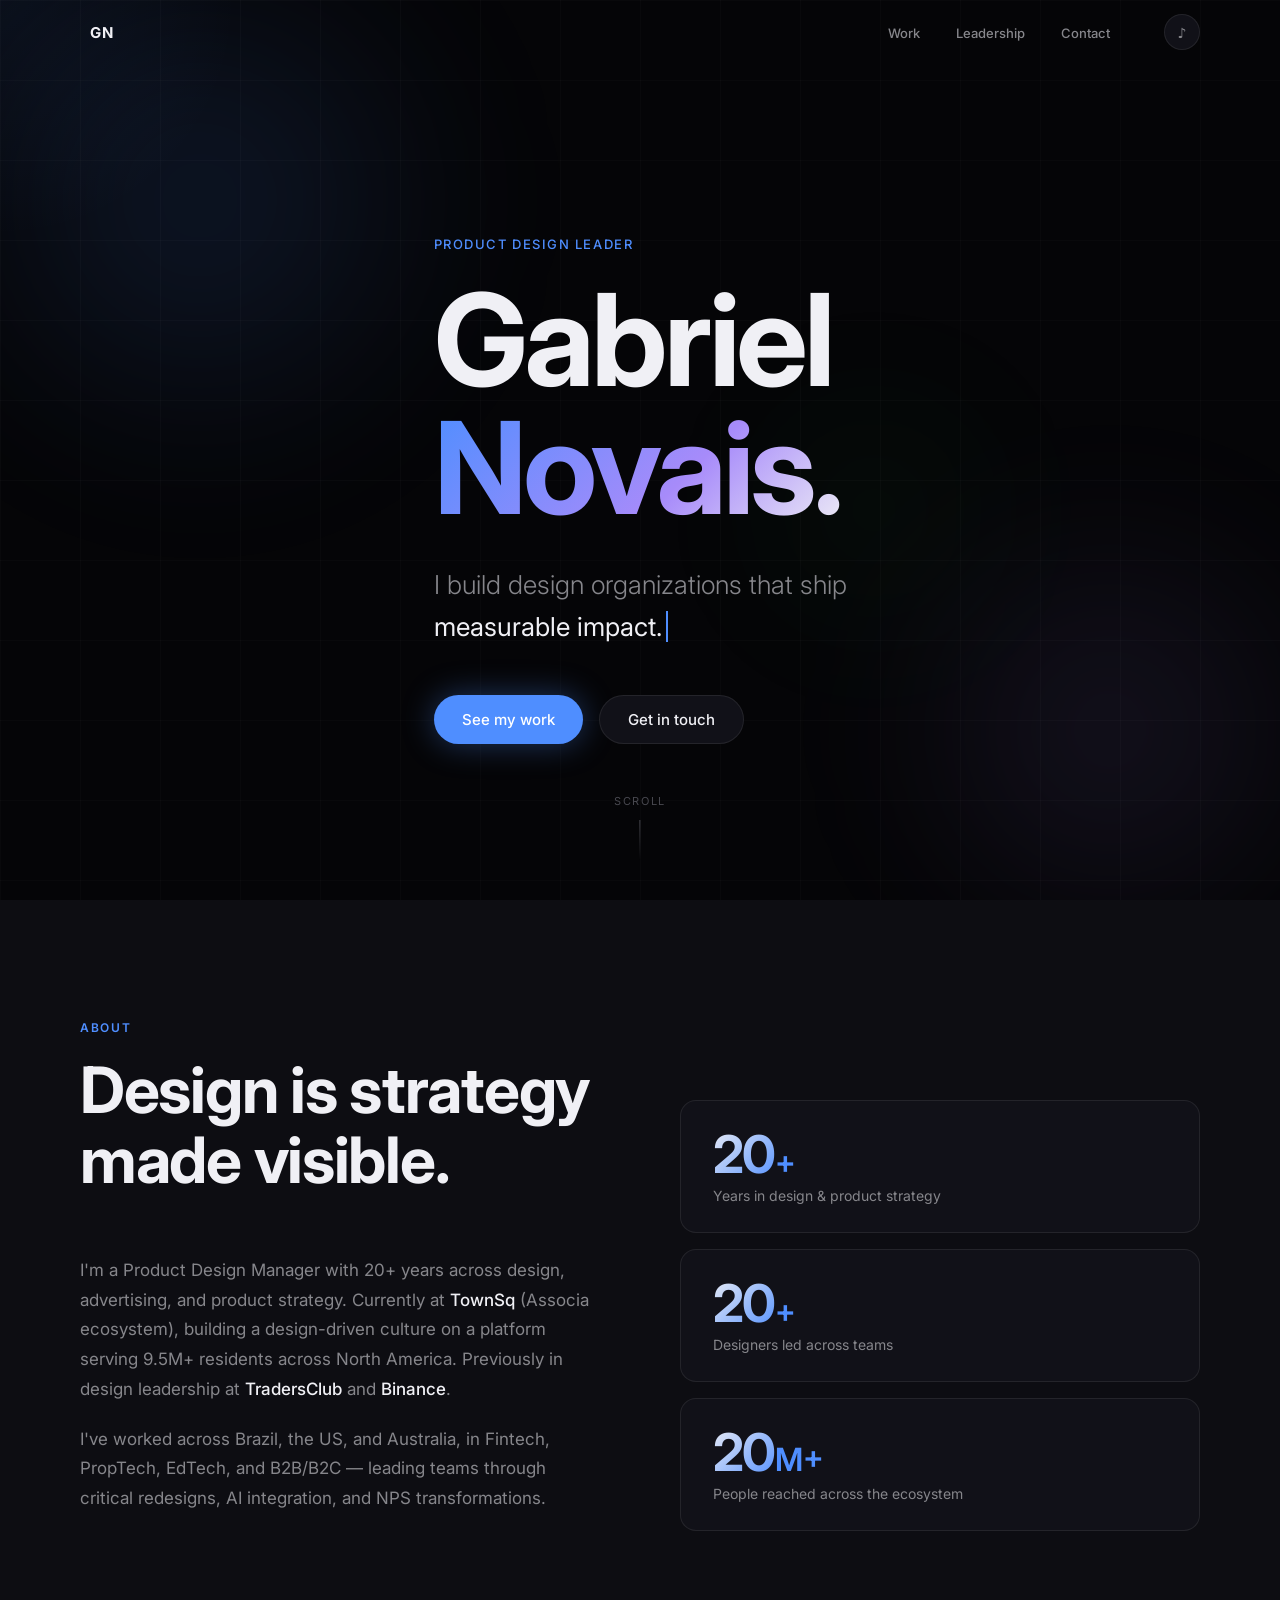
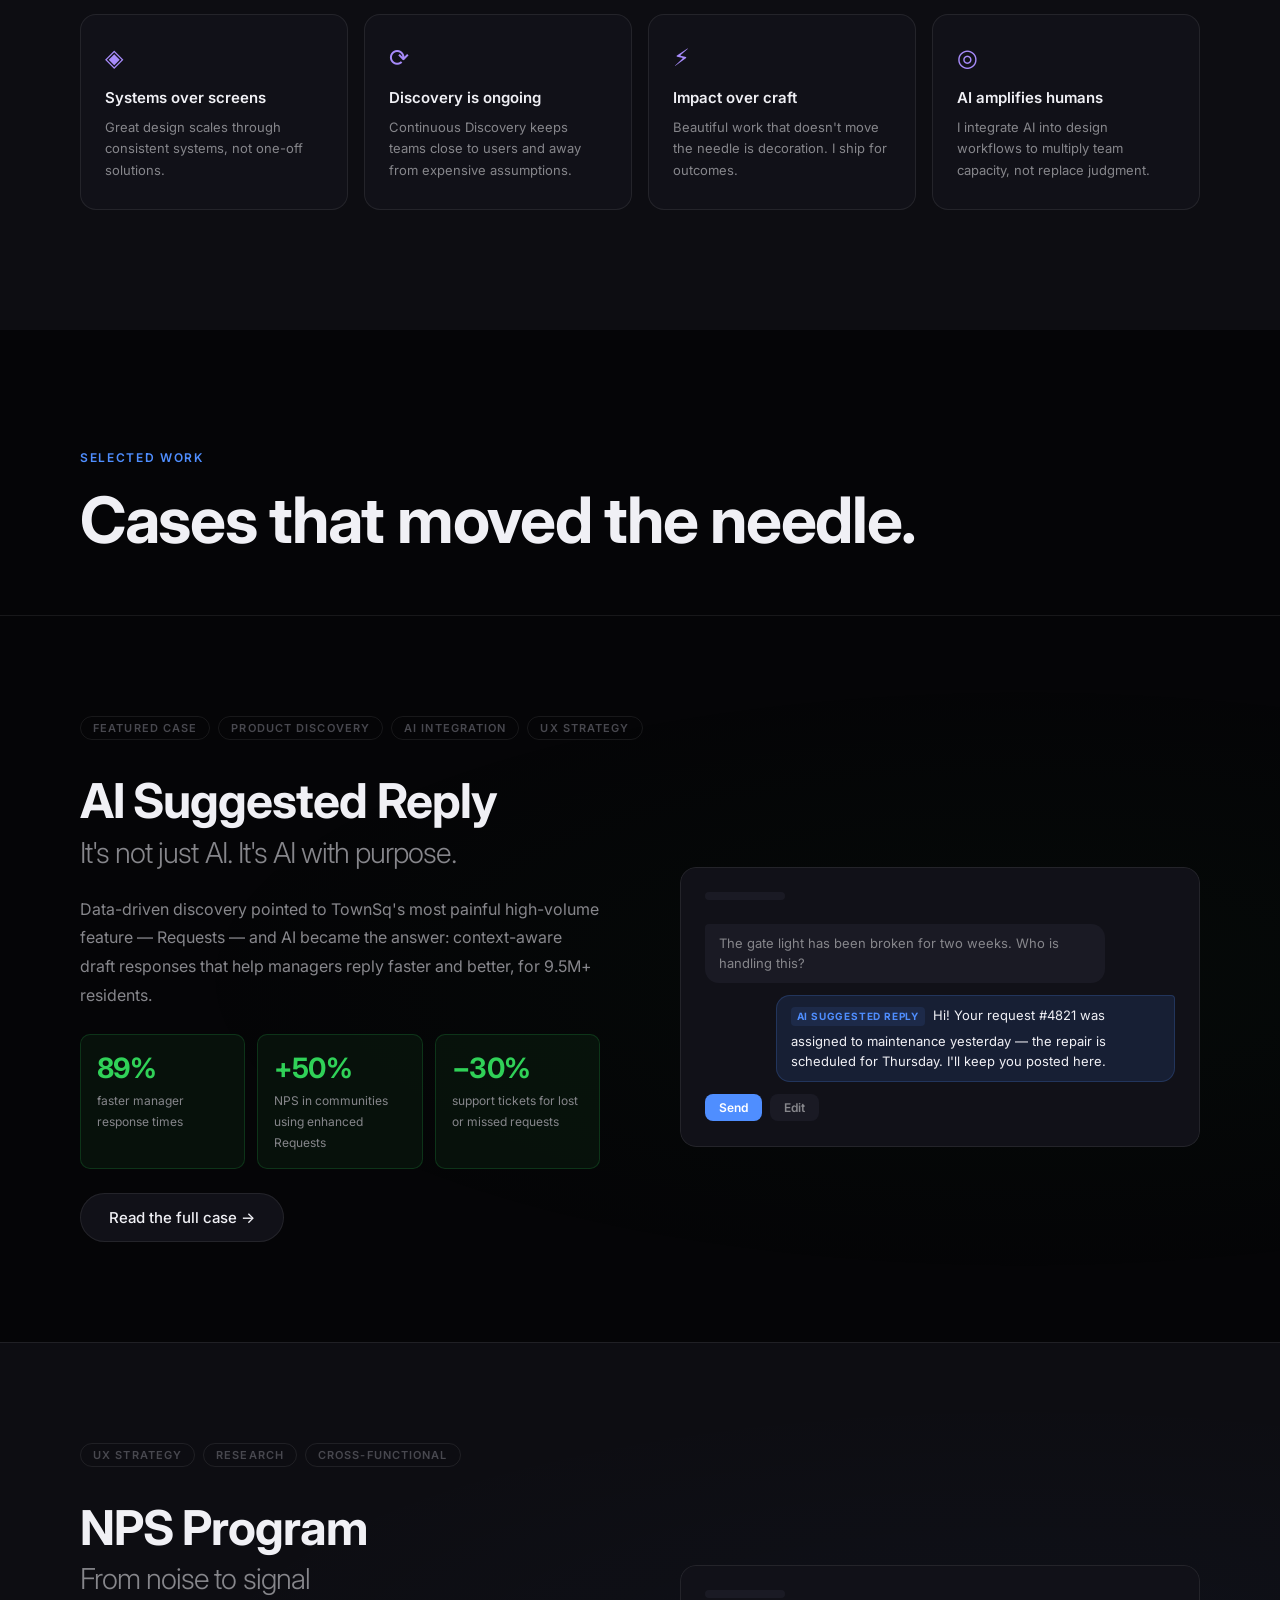
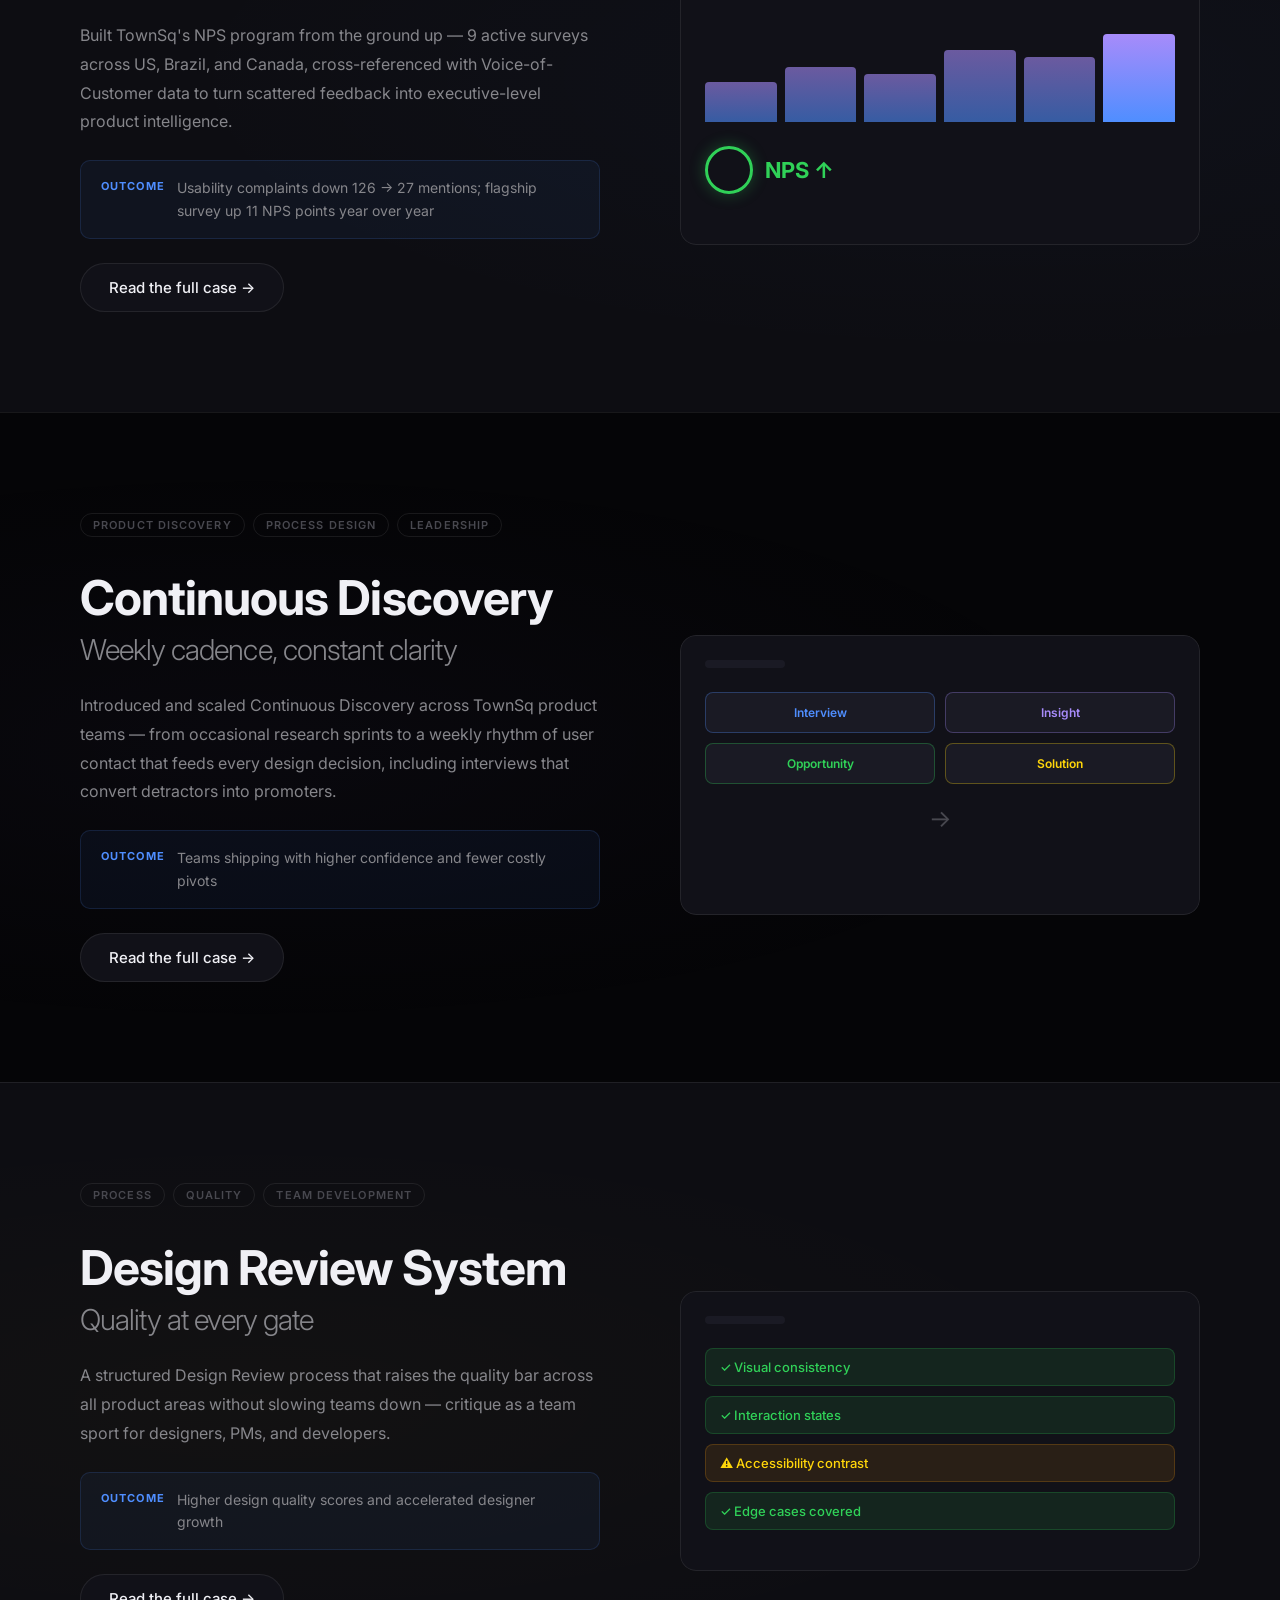
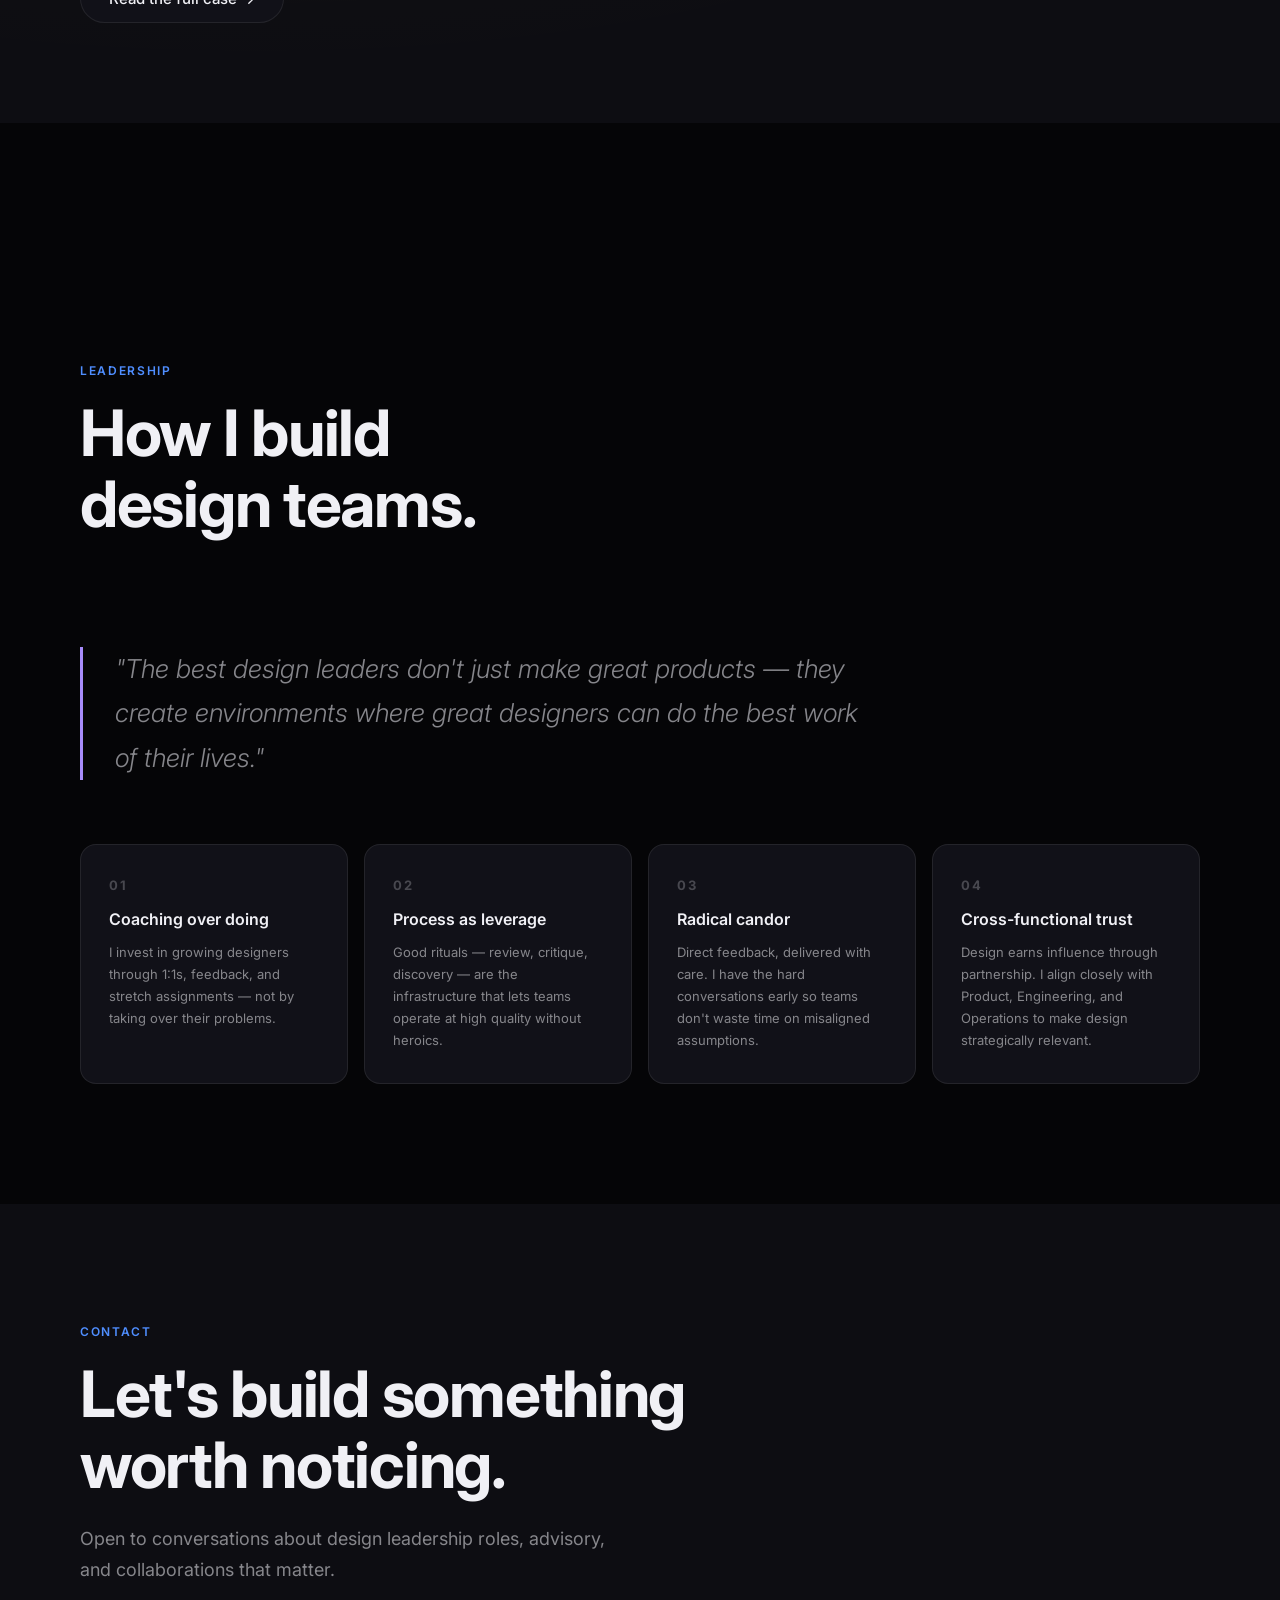
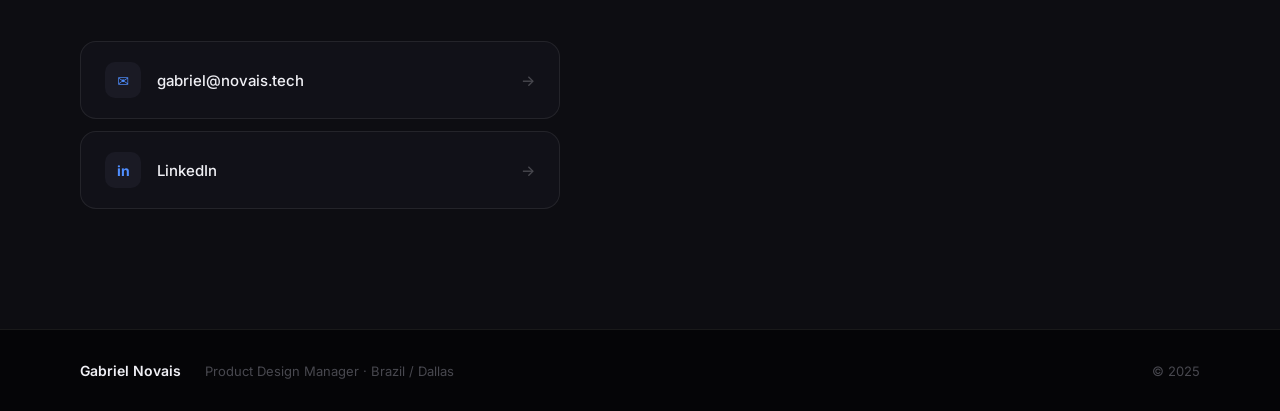
==== commit 4bfe4b79: "Update experience to 20+ years" ====
--- a/index.html
+++ b/index.html
@@ -9,7 +9,7 @@
   <meta property="og:type" content="website" />
   <meta property="og:url" content="https://novais.tech/" />
   <meta property="og:title" content="Gabriel Novais — Product Design Leader" />
-  <meta property="og:description" content="17+ years in design and product strategy. Building design organizations that ship measurable impact — AI-powered UX, NPS programs, and continuous discovery." />
+  <meta property="og:description" content="20+ years in design and product strategy. Building design organizations that ship measurable impact — AI-powered UX, NPS programs, and continuous discovery." />
   <meta property="og:image" content="https://novais.tech/assets/og-cover.png" />
   <meta name="twitter:card" content="summary_large_image" />
   <link rel="icon" href="data:image/svg+xml,<svg xmlns=%22http://www.w3.org/2000/svg%22 viewBox=%220 0 100 100%22><rect width=%22100%22 height=%22100%22 rx=%2222%22 fill=%22%23050507%22/><text x=%2250%22 y=%2268%22 font-size=%2248%22 font-family=%22system-ui%22 font-weight=%22700%22 fill=%22%234f8eff%22 text-anchor=%22middle%22>GN</text></svg>" />
@@ -77,7 +77,7 @@
             Design is strategy<br />made visible.
           </h2>
           <p class="about-body reveal-up">
-            I'm a Product Design Manager with 17+ years across design, advertising, and product
+            I'm a Product Design Manager with 20+ years across design, advertising, and product
             strategy. Currently at <strong>TownSq</strong> (Associa ecosystem), building a
             design-driven culture on a platform serving 9.5M+ residents across North America.
             Previously in design leadership at <strong>TradersClub</strong> and <strong>Binance</strong>.
@@ -89,7 +89,7 @@
         </div>
         <div class="about-right">
           <div class="stat-card reveal-scale" data-sound="hover">
-            <span class="stat-number" data-count="17">0</span><span class="stat-plus">+</span>
+            <span class="stat-number" data-count="20">0</span><span class="stat-plus">+</span>
             <p class="stat-label">Years in design & product strategy</p>
           </div>
           <div class="stat-card reveal-scale" data-sound="hover">
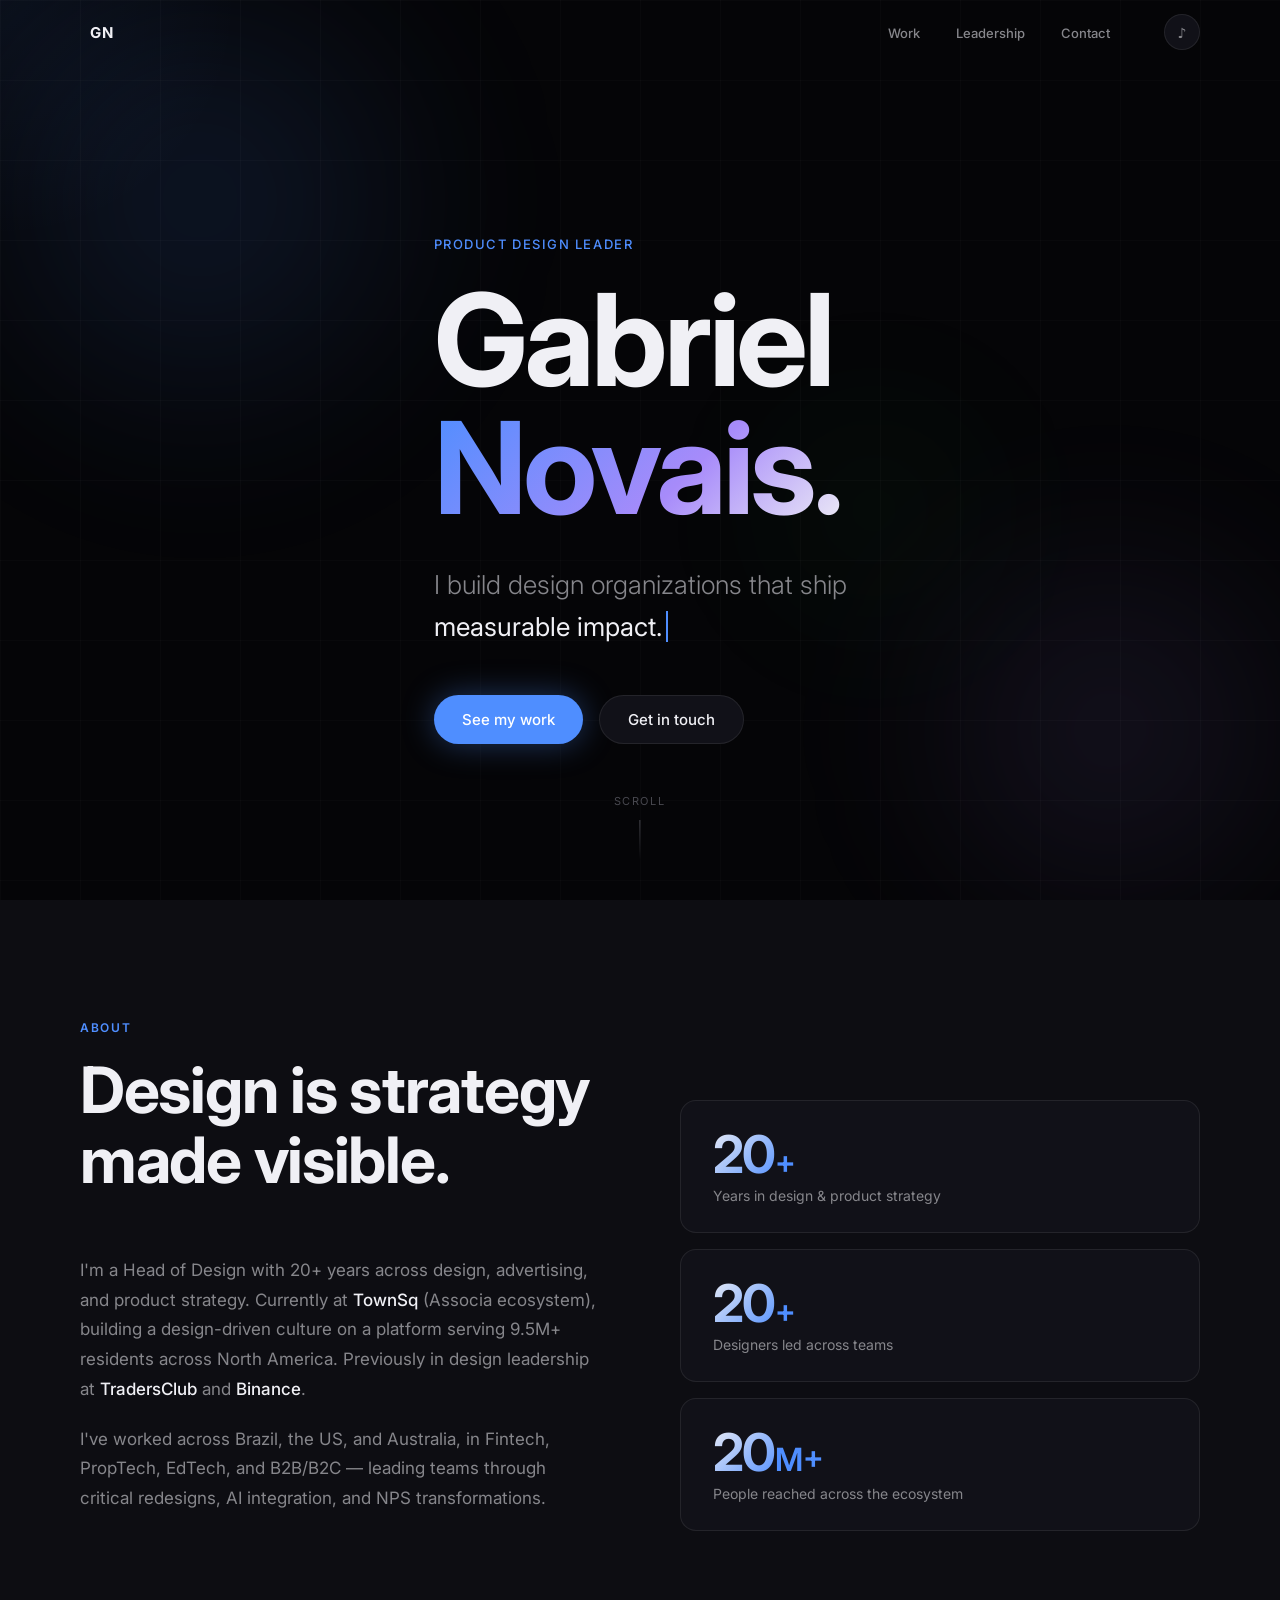
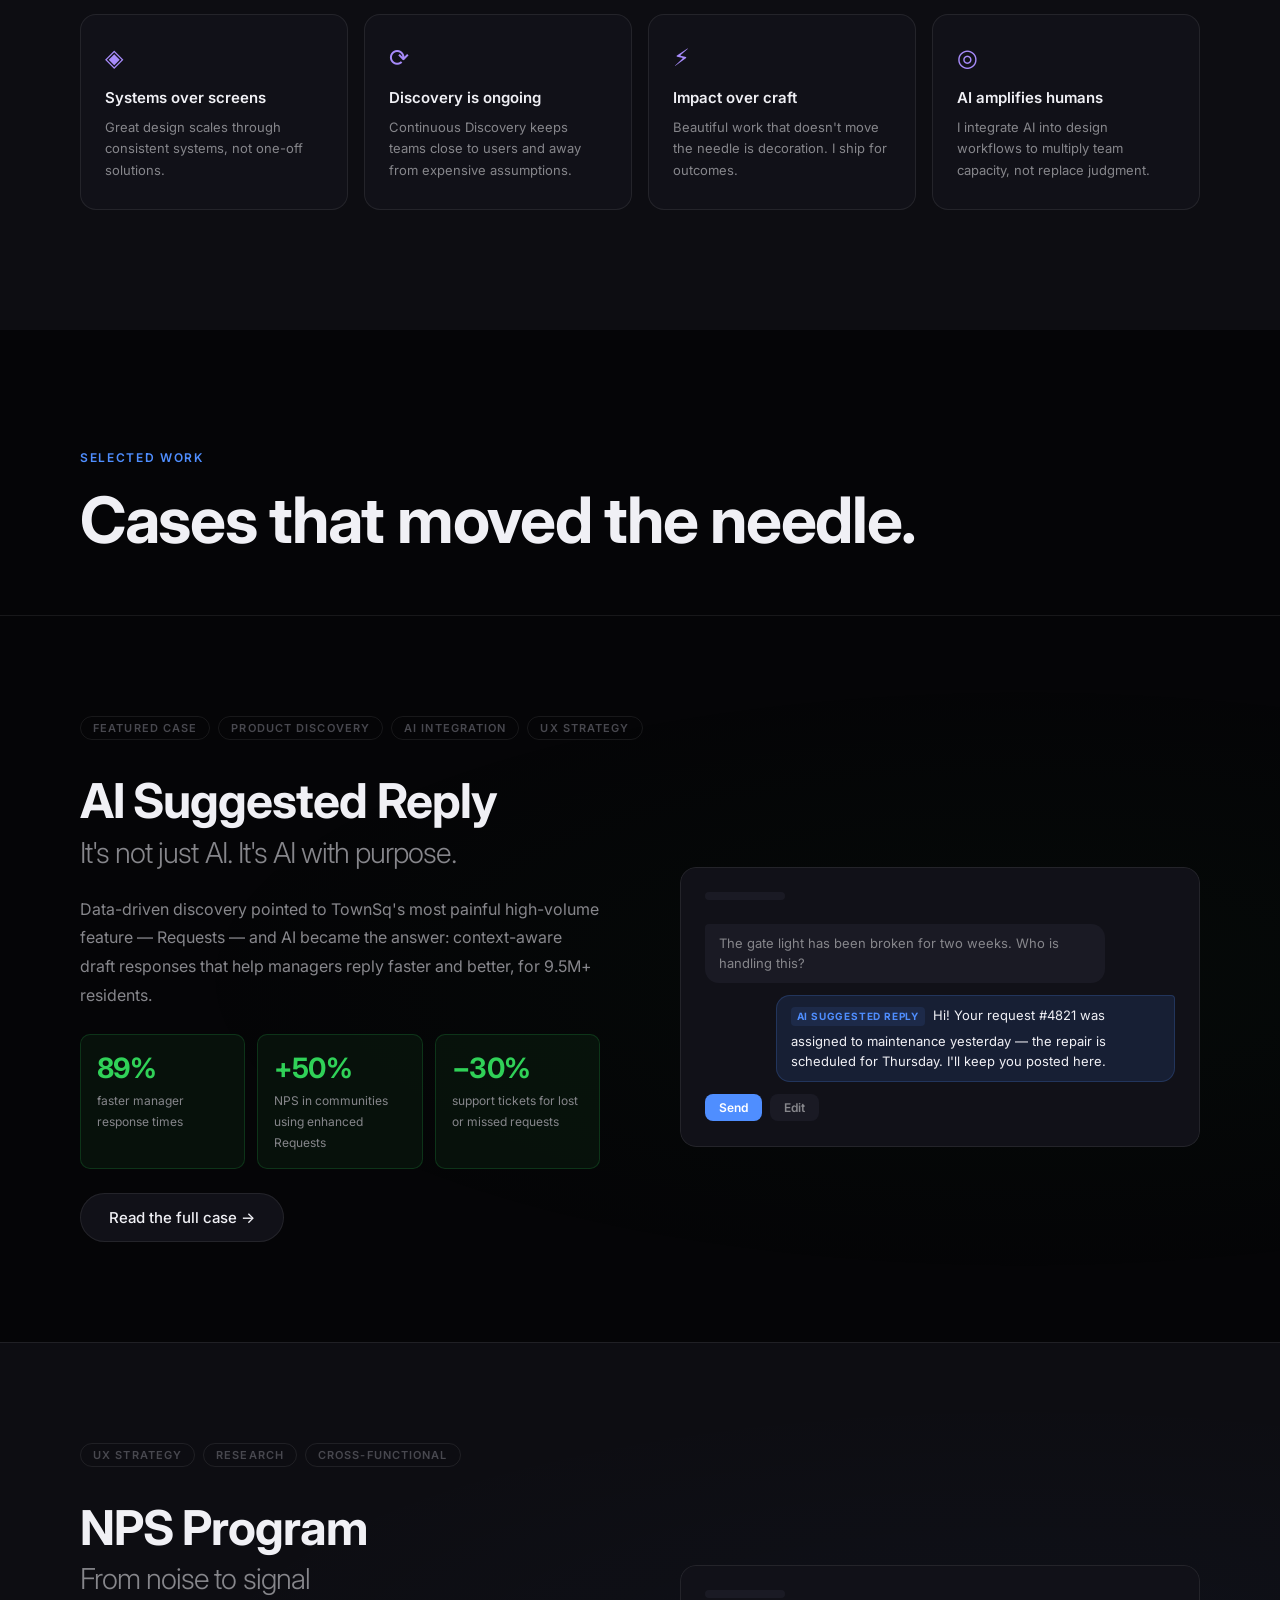
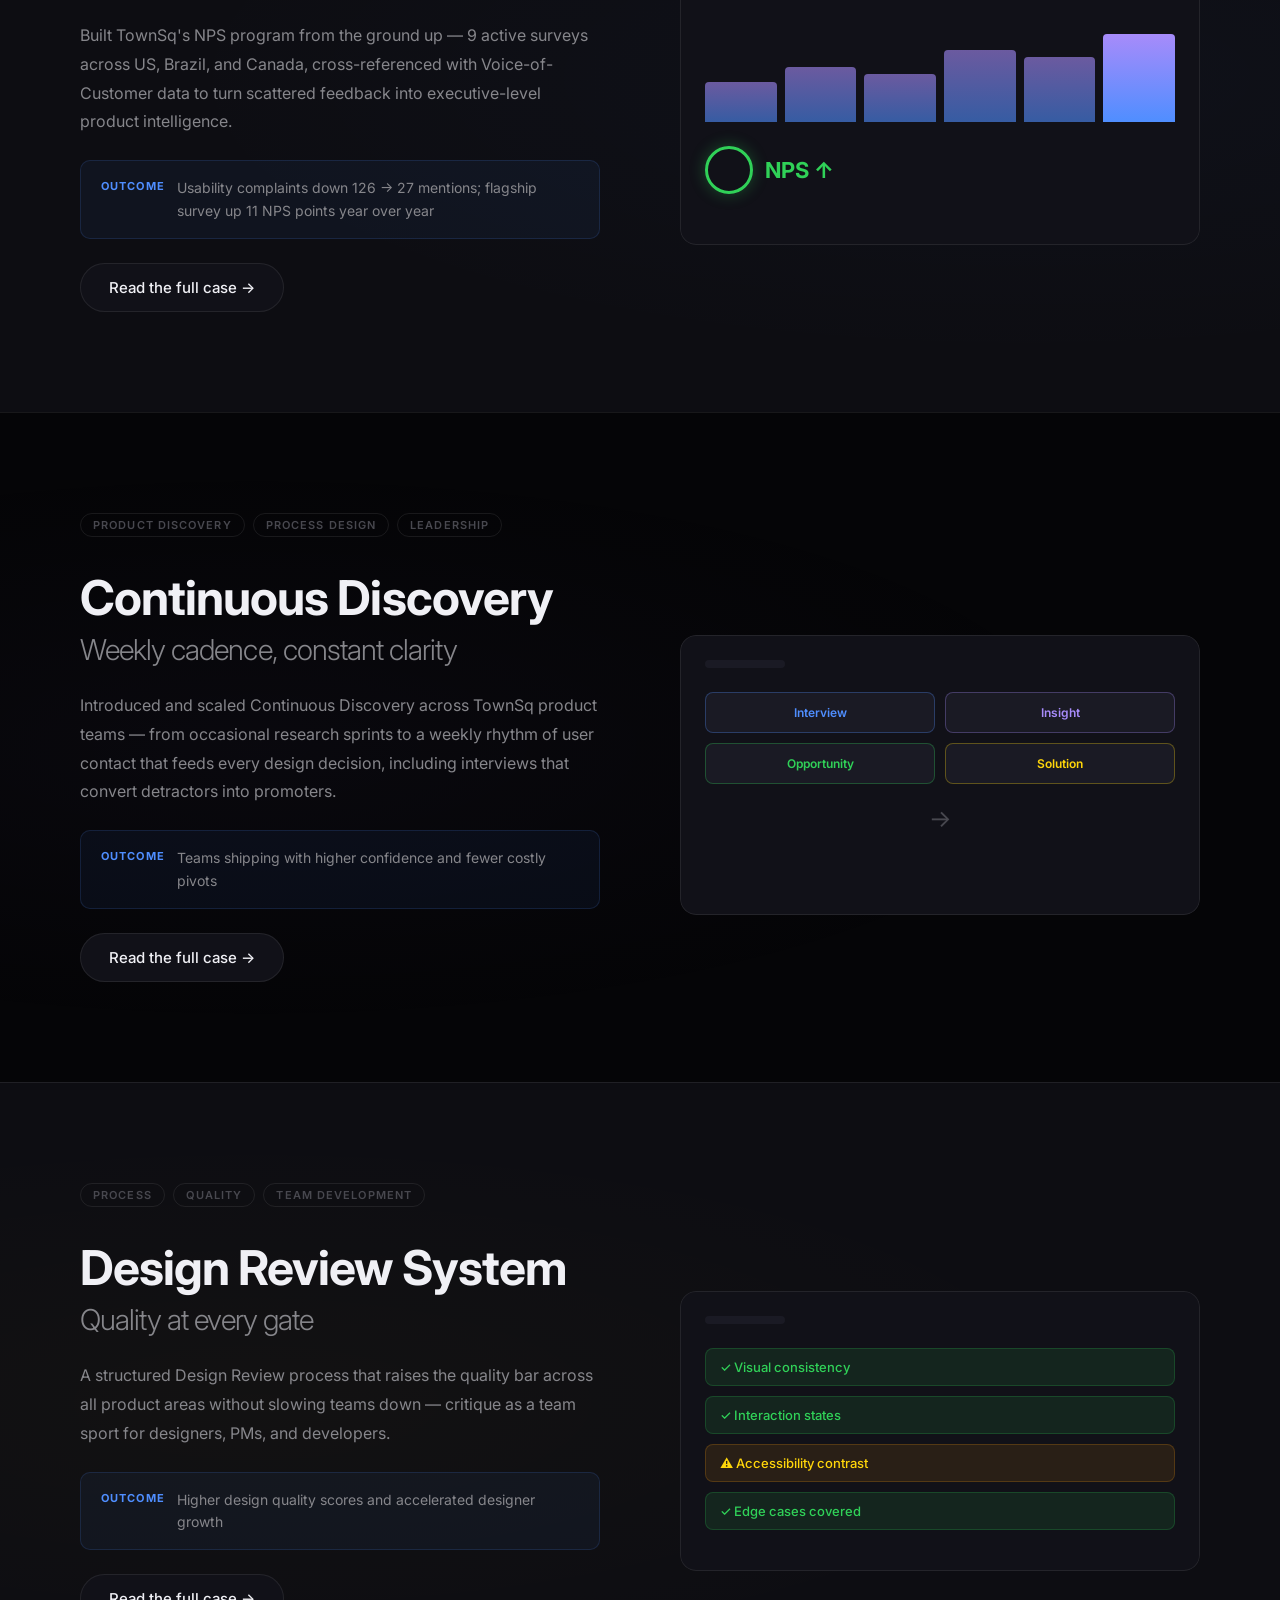
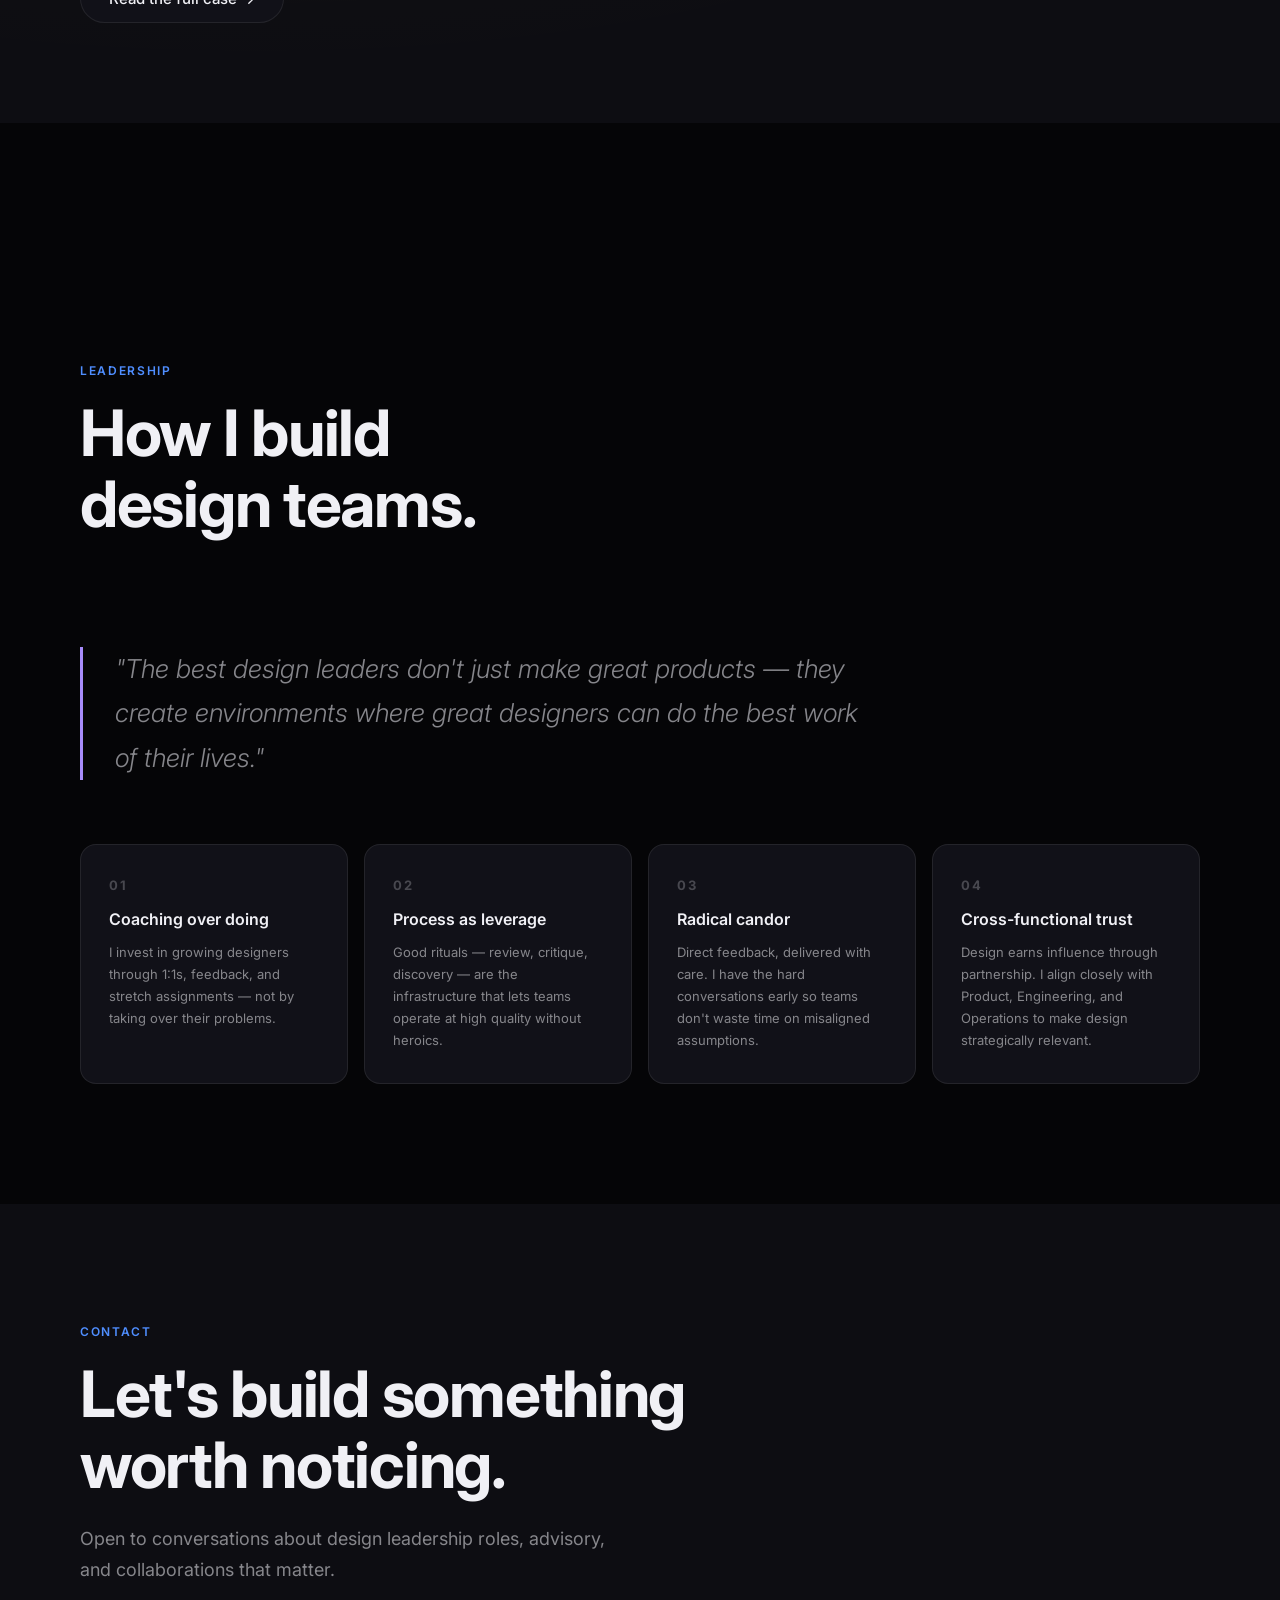
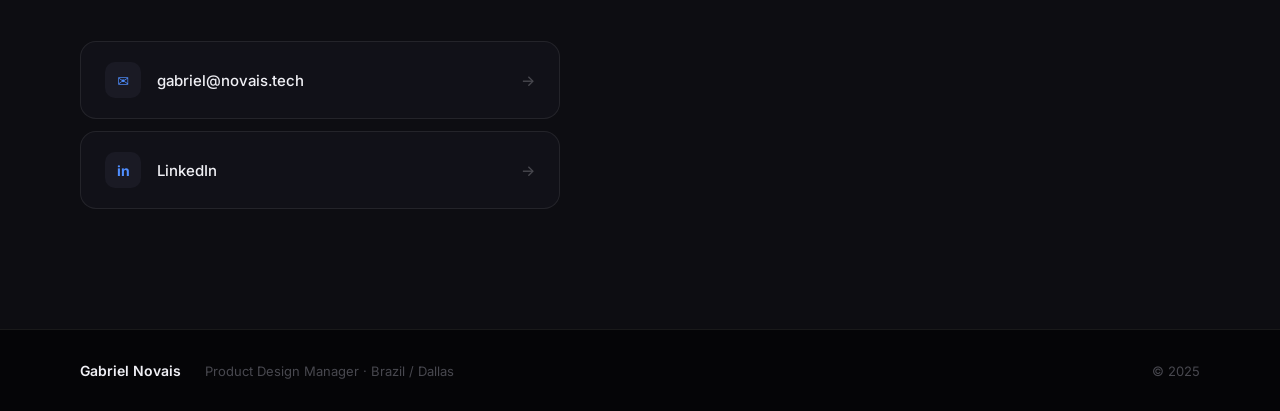
==== commit 4c7ac709: "Update About: Head of Design" ====
--- a/index.html
+++ b/index.html
@@ -77,7 +77,7 @@
             Design is strategy<br />made visible.
           </h2>
           <p class="about-body reveal-up">
-            I'm a Product Design Manager with 20+ years across design, advertising, and product
+            I'm a Head of Design with 20+ years across design, advertising, and product
             strategy. Currently at <strong>TownSq</strong> (Associa ecosystem), building a
             design-driven culture on a platform serving 9.5M+ residents across North America.
             Previously in design leadership at <strong>TradersClub</strong> and <strong>Binance</strong>.
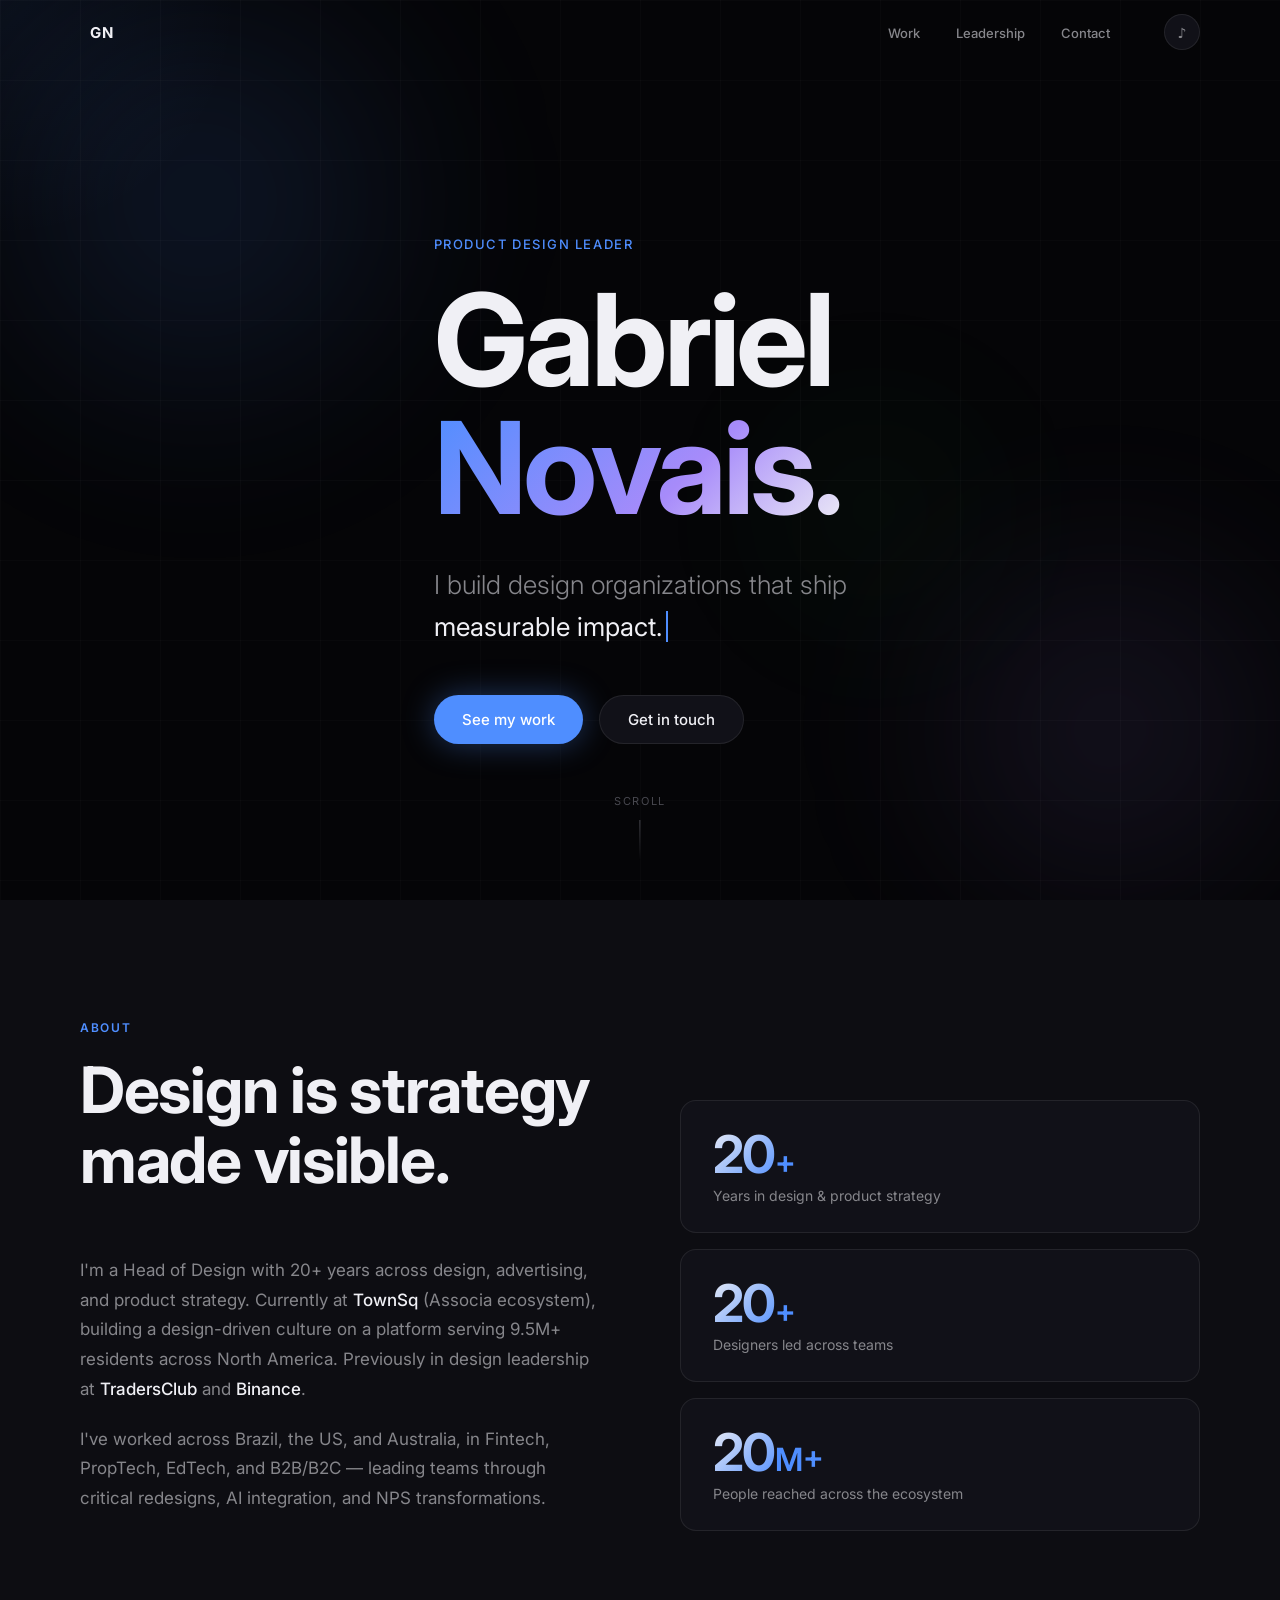
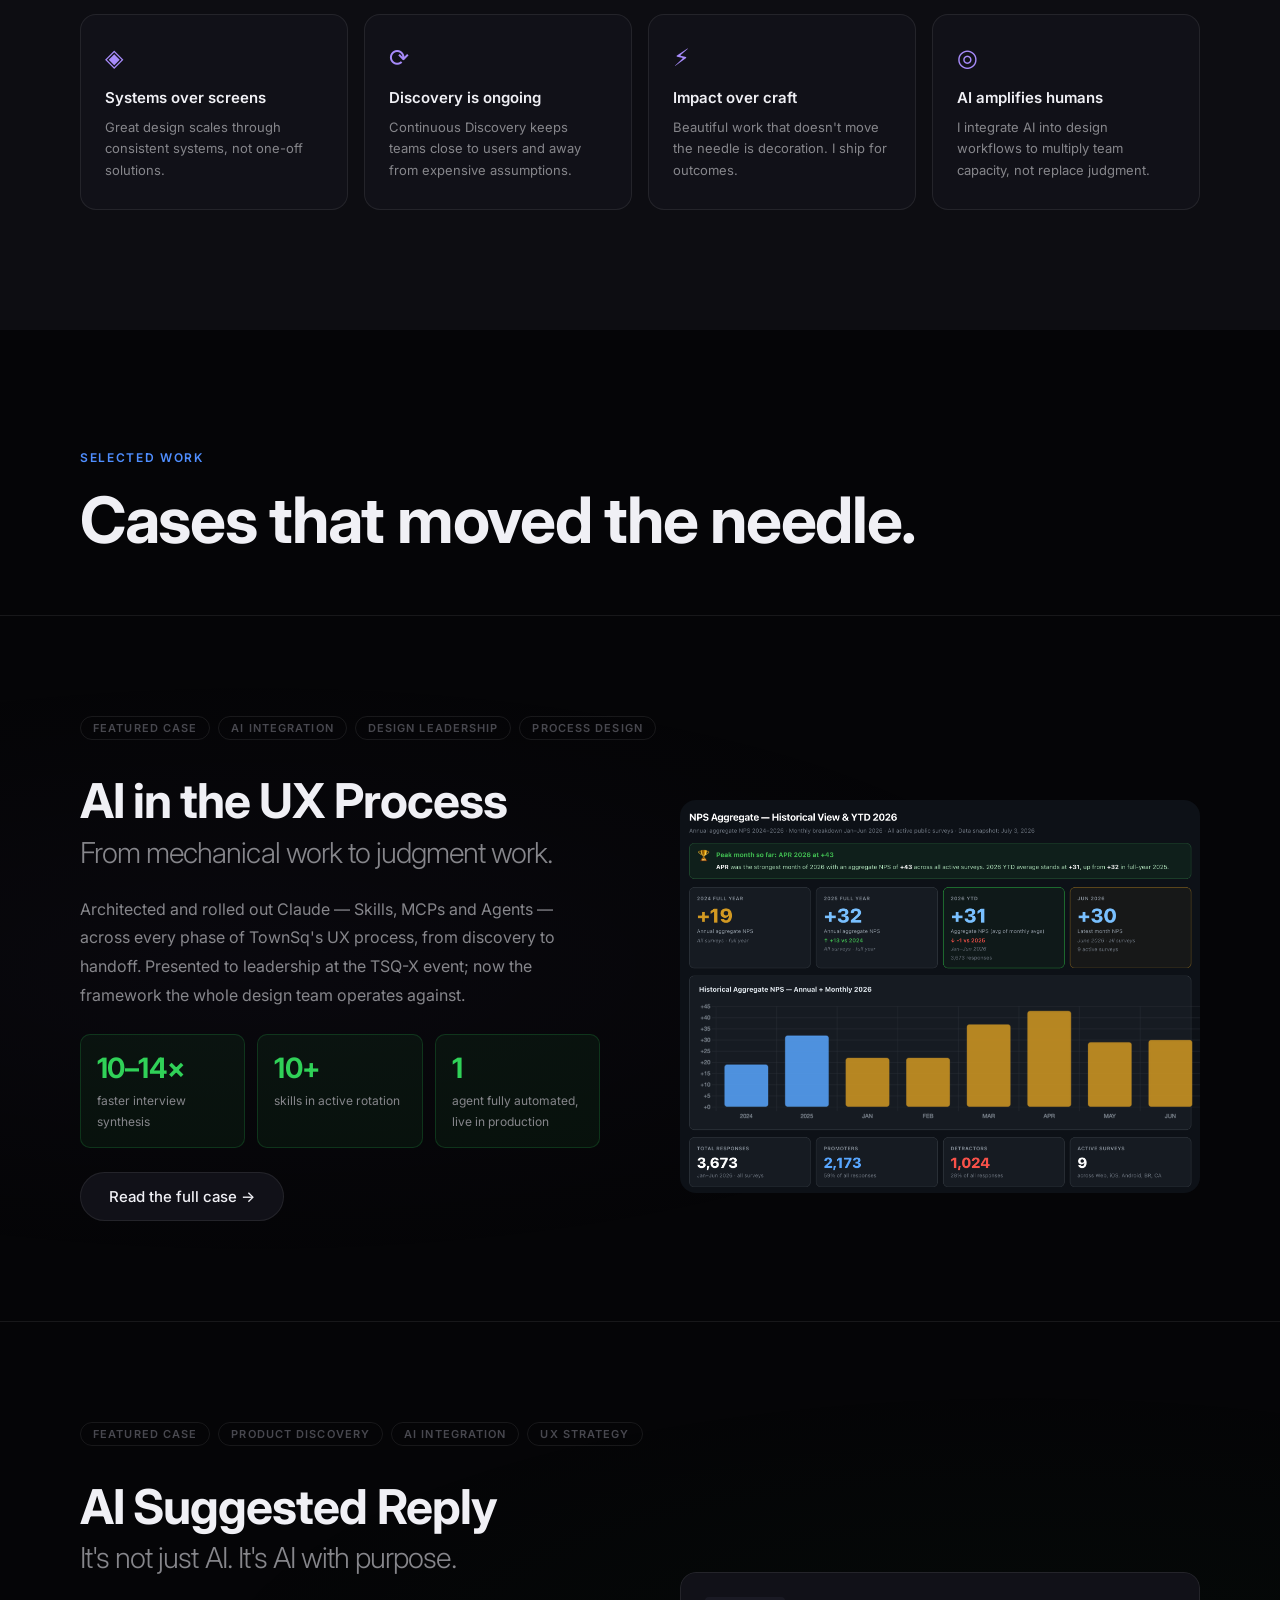
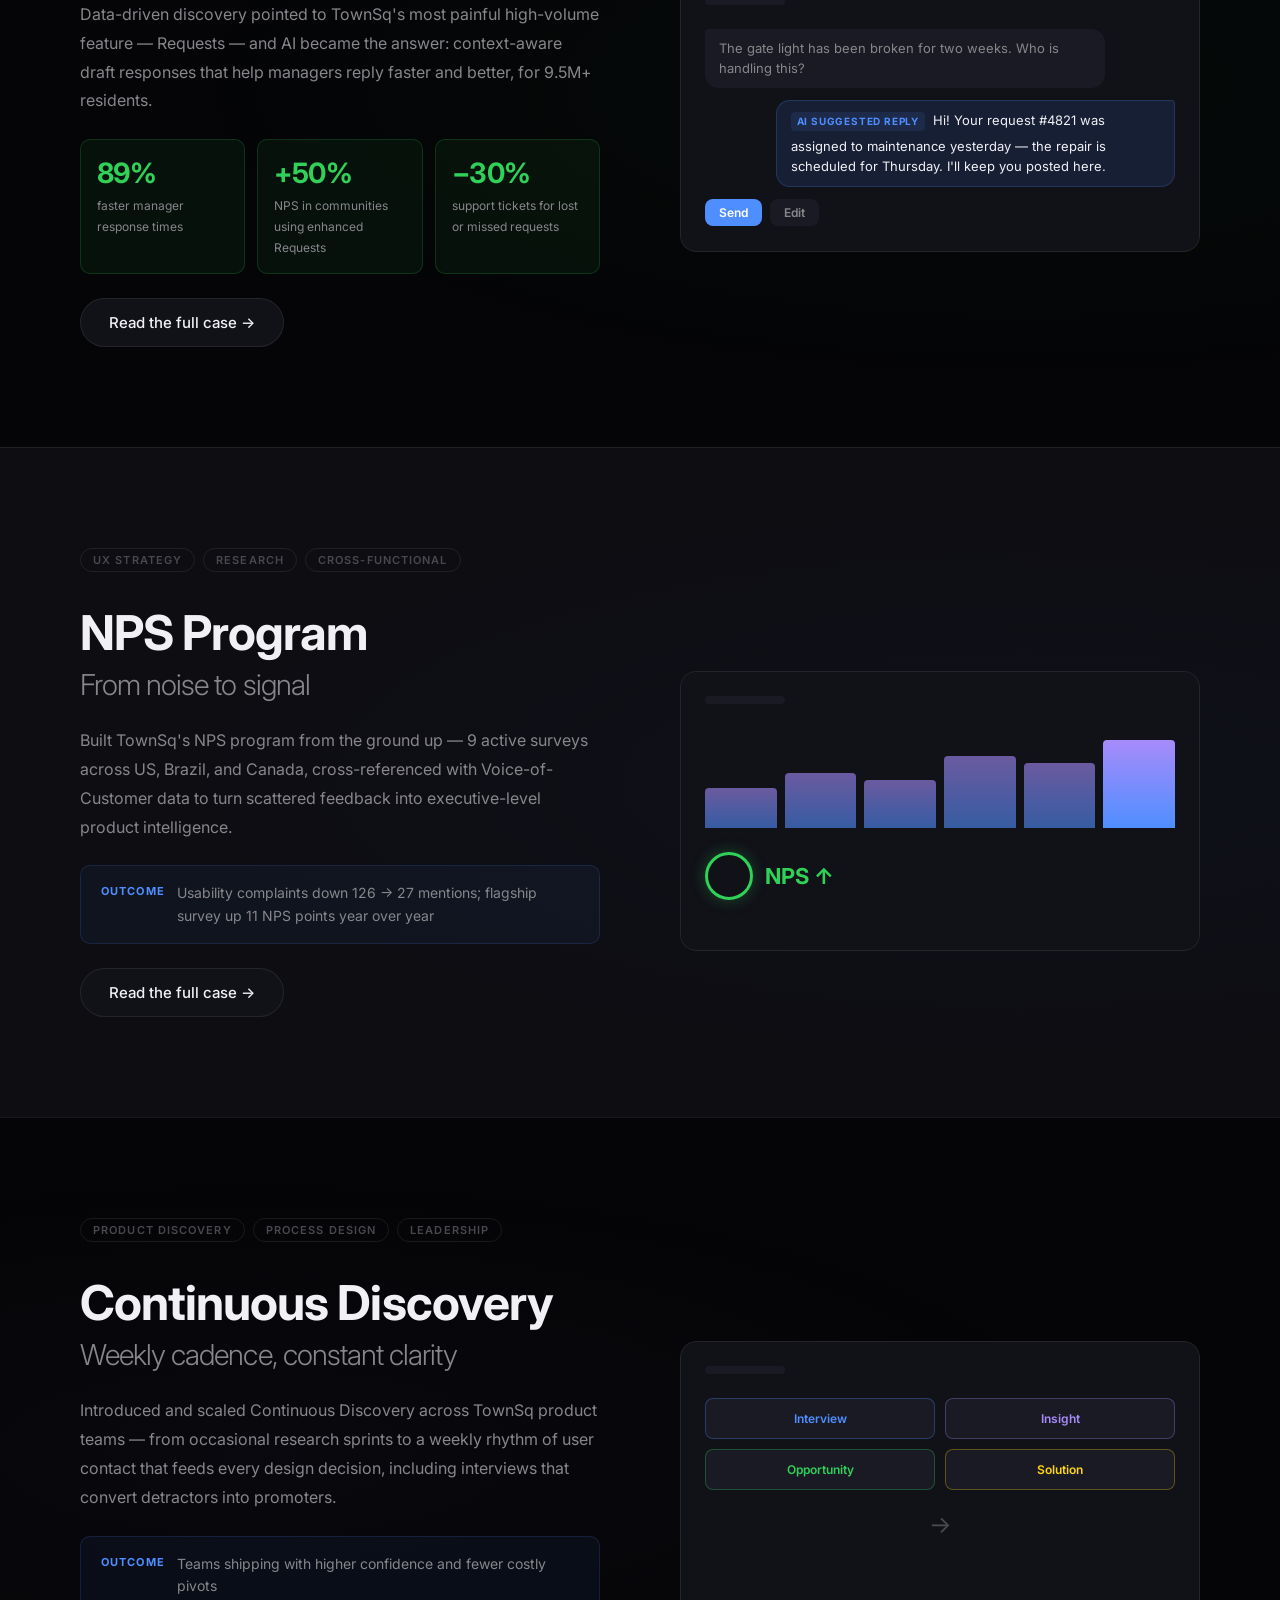
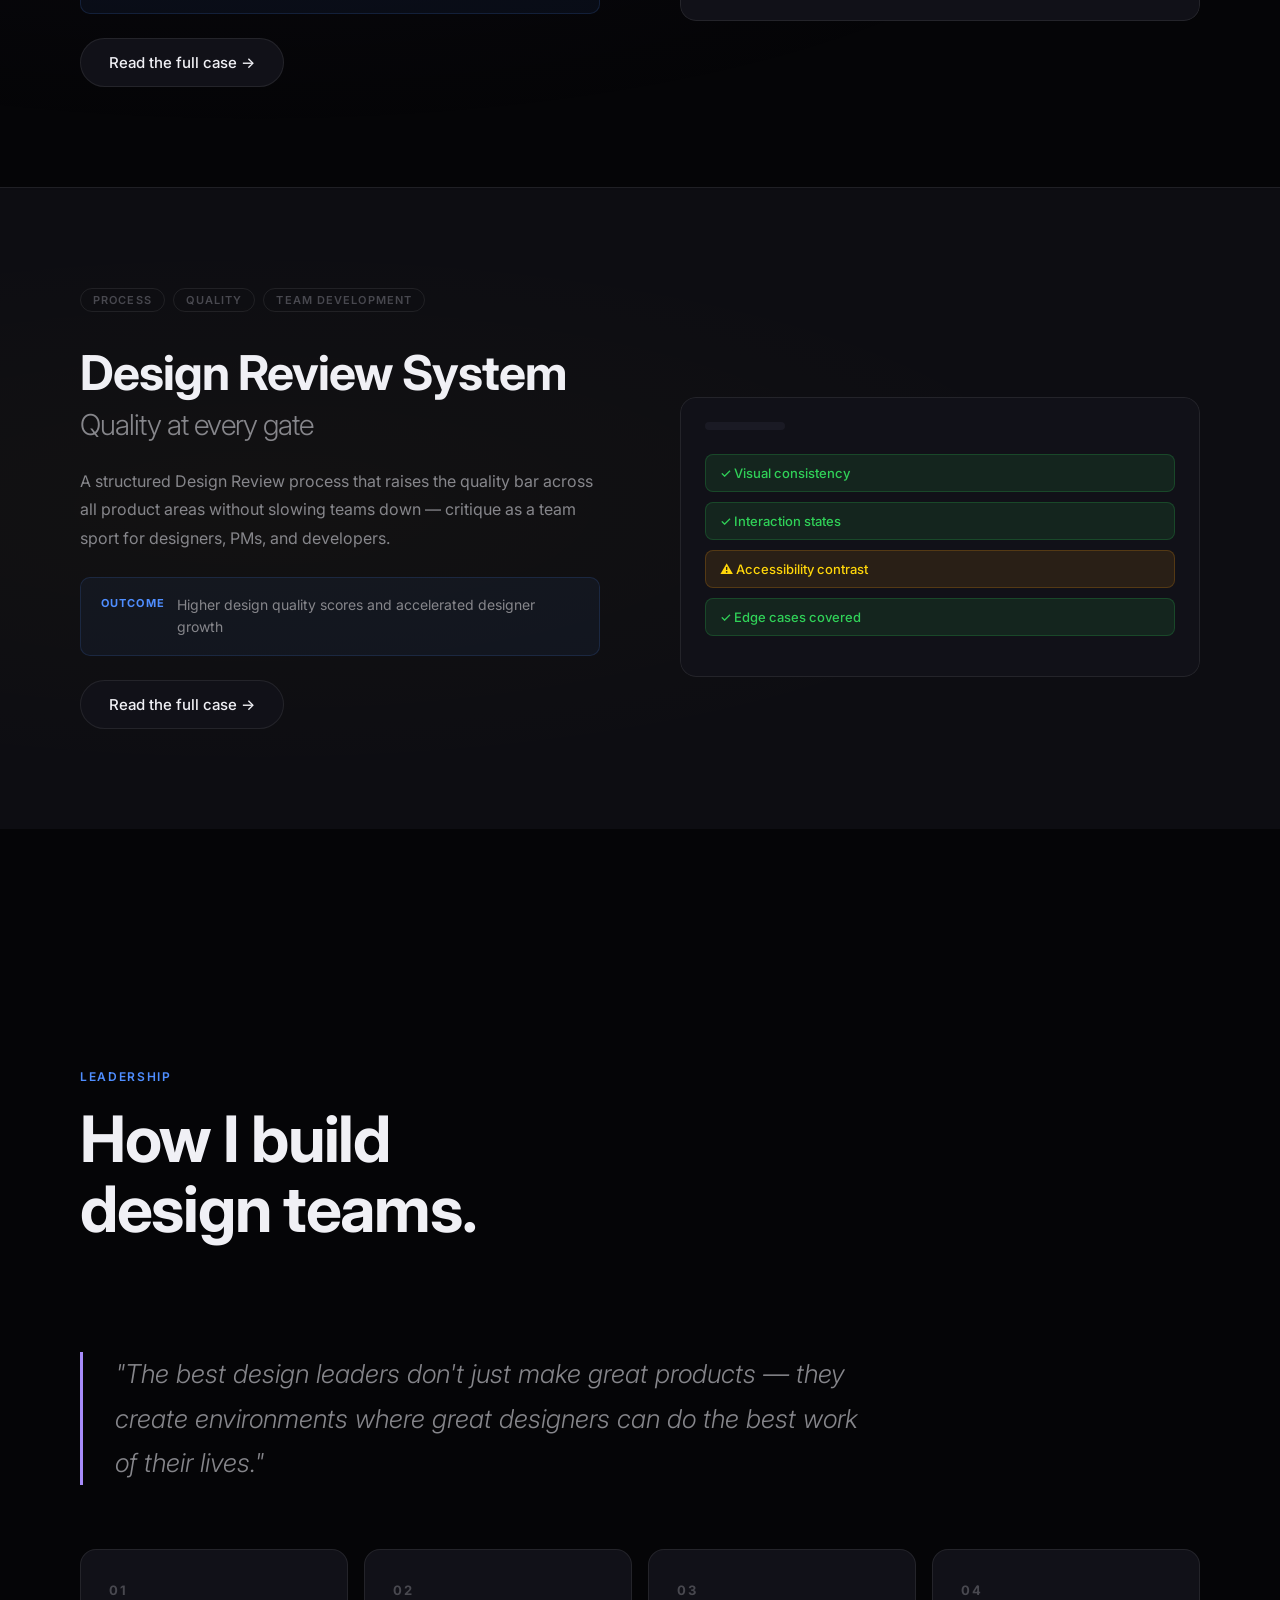
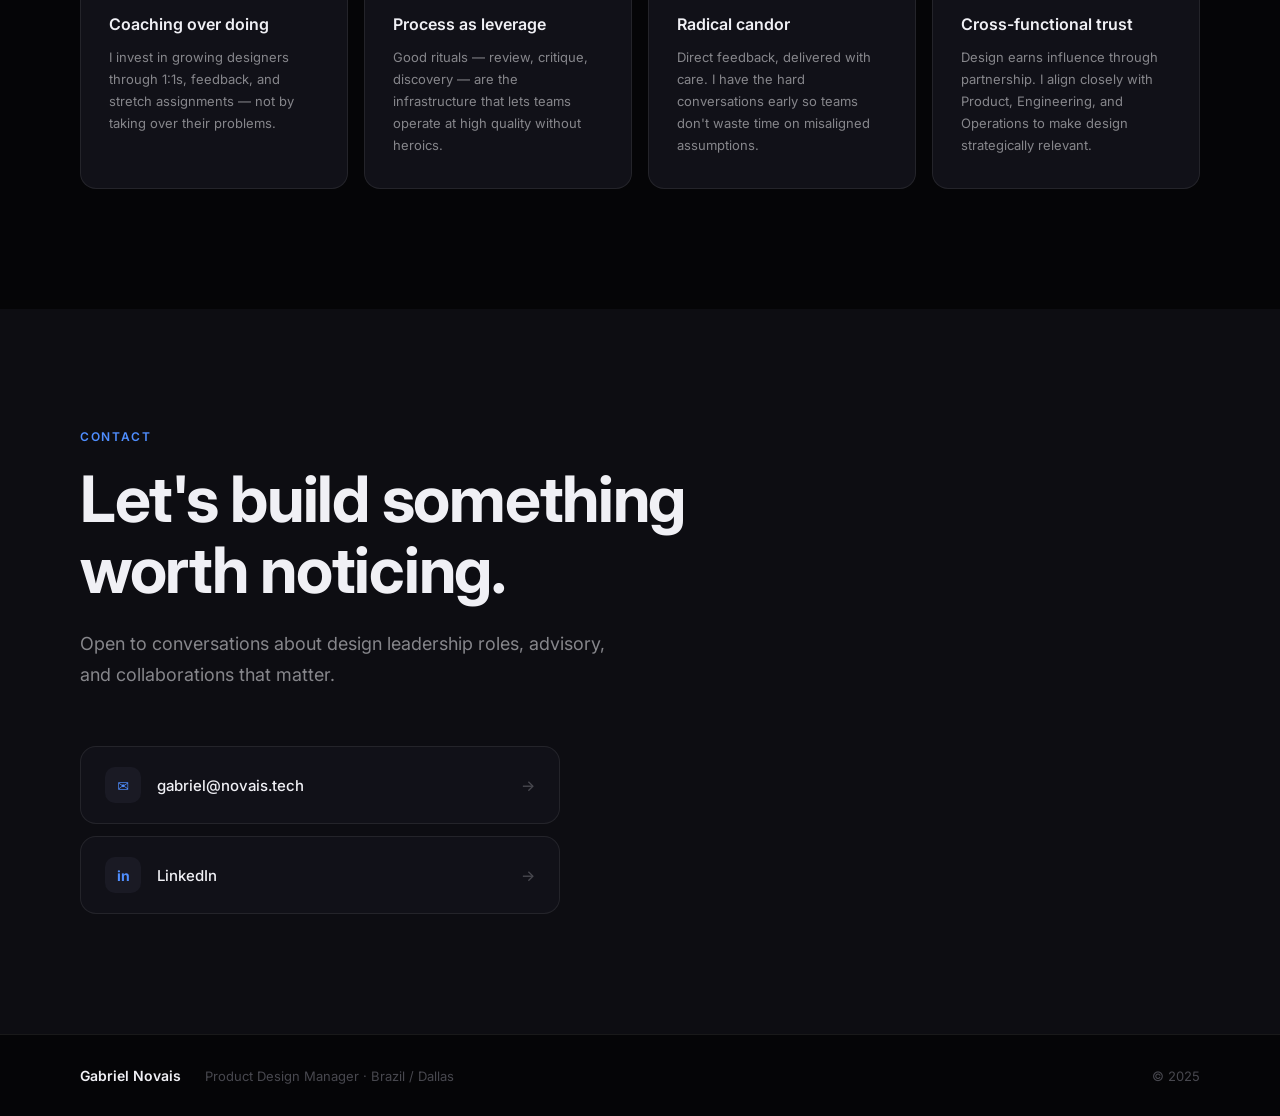
==== commit c56286db: "Add AI in the UX Process case study New flagship case documenting the team-wide Claude rollout (Skil" ====
--- a/index.html
+++ b/index.html
@@ -135,7 +135,50 @@
       <h2 class="section-title reveal-up">Cases that moved the needle.</h2>
     </div>
 
-    <!-- Case: Product Simplification / Requests + AI (flagship) -->
+    <!-- Case: AI in the UX Process (flagship) -->
+    <div class="case" id="case-ai-ux">
+      <div class="case-bg case-bg-2"></div>
+      <div class="container case-inner">
+        <div class="case-meta reveal-up">
+          <span class="case-tag">Featured Case</span>
+          <span class="case-tag">AI Integration</span>
+          <span class="case-tag">Design Leadership</span>
+          <span class="case-tag">Process Design</span>
+        </div>
+        <div class="case-content-grid">
+          <div class="case-text">
+            <h3 class="case-title reveal-up">AI in the UX Process<br /><em>From mechanical work to judgment work.</em></h3>
+            <p class="case-body reveal-up">
+              Architected and rolled out Claude — Skills, MCPs and Agents — across every phase of
+              TownSq's UX process, from discovery to handoff. Presented to leadership at the
+              TSQ-X event; now the framework the whole design team operates against.
+            </p>
+            <div class="case-results reveal-up">
+              <div class="result-chip">
+                <span class="result-num">10–14×</span>
+                <span class="result-label">faster interview synthesis</span>
+              </div>
+              <div class="result-chip">
+                <span class="result-num">10+</span>
+                <span class="result-label">skills in active rotation</span>
+              </div>
+              <div class="result-chip">
+                <span class="result-num">1</span>
+                <span class="result-label">agent fully automated, live in production</span>
+              </div>
+            </div>
+            <a href="case-ai-ux.html" class="btn btn-ghost case-link-btn reveal-up magnetic" data-sound="click">Read the full case →</a>
+          </div>
+          <div class="case-visual reveal-scale">
+            <div class="case-mockup">
+              <img src="assets/ai-ux-nps-dashboard.png" alt="NPS Monthly Agent dashboard, generated automatically by Claude" style="width:100%;display:block" />
+            </div>
+          </div>
+        </div>
+      </div>
+    </div>
+
+    <!-- Case: Product Simplification / Requests + AI -->
     <div class="case" id="case-requests">
       <div class="case-bg case-bg-3"></div>
       <div class="container case-inner">
--- a/style.css
+++ b/style.css
@@ -909,6 +909,27 @@
   color: var(--text-ter);
   line-height: 1.6;
 }
+.case-table-wrap {
+  overflow-x: auto;
+  margin: 12px 0 32px;
+  border: 1px solid var(--border);
+  border-radius: var(--radius);
+  background: var(--surface);
+}
+.case-table { width: 100%; border-collapse: collapse; font-size: 14px; }
+.case-table th, .case-table td { text-align: left; padding: 14px 18px; border-bottom: 1px solid var(--border); }
+.case-table tr:last-child td { border-bottom: none; }
+.case-table th {
+  color: var(--text-sec);
+  font-weight: 600;
+  font-size: 11px;
+  text-transform: uppercase;
+  letter-spacing: 0.06em;
+  background: var(--surface-2);
+}
+.case-table td { color: var(--text-sec); line-height: 1.6; }
+.case-table td strong { color: var(--text); }
+.case-table td.hl { color: var(--accent); font-weight: 600; }
 
 /* ─── LOCK SCREEN ─── */
 .lock-wrap {
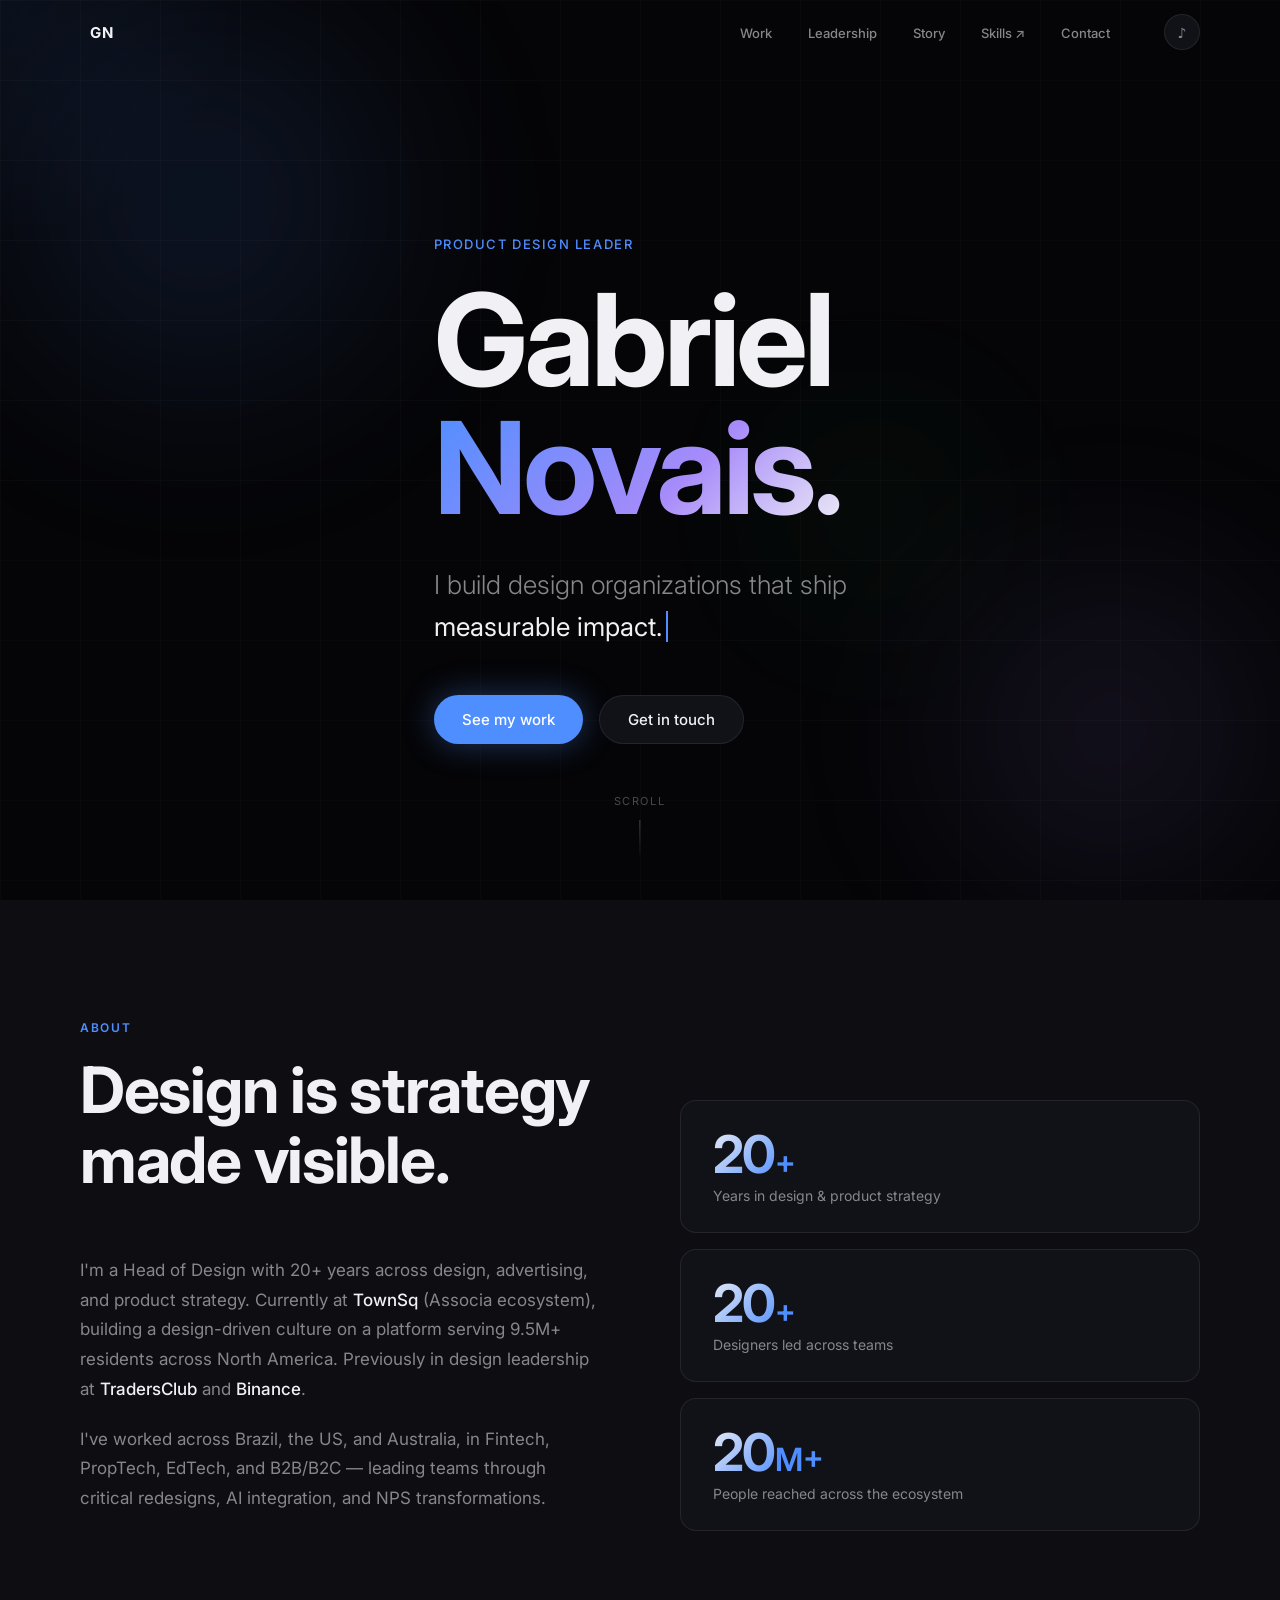
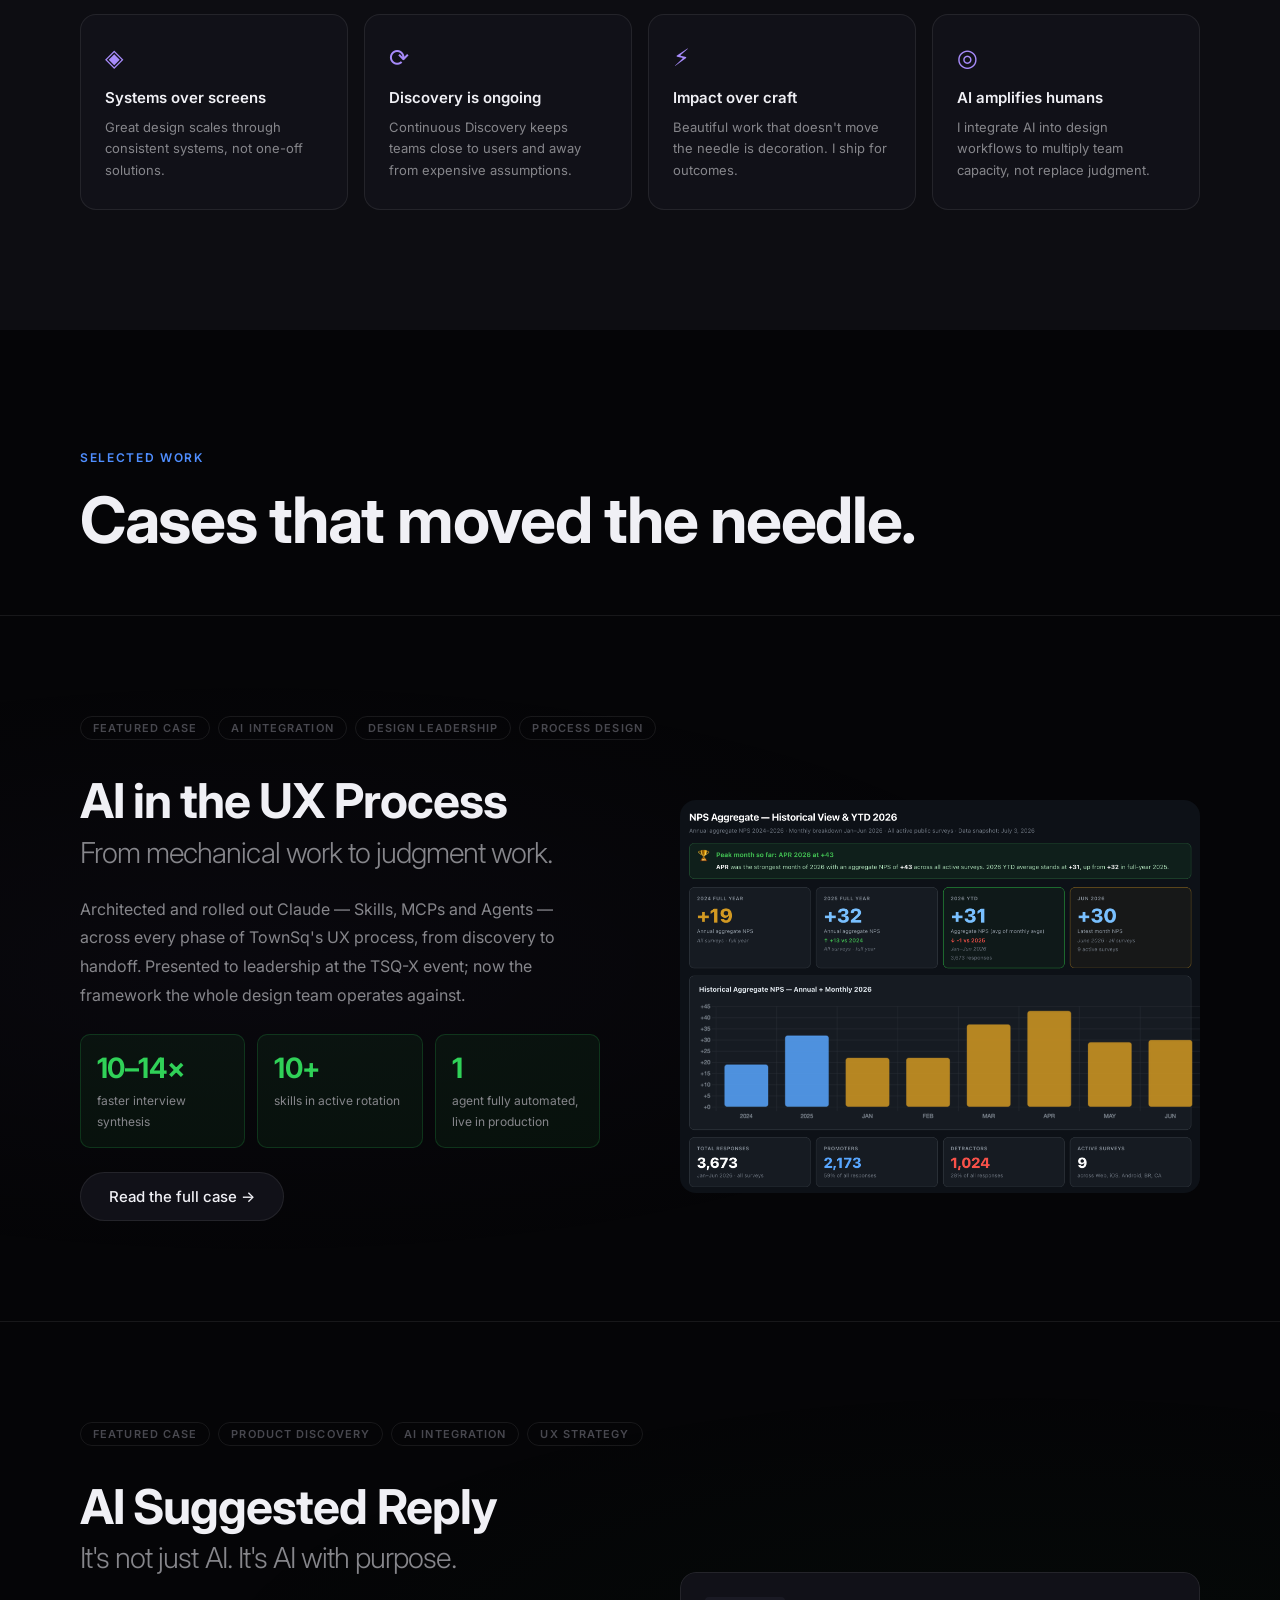
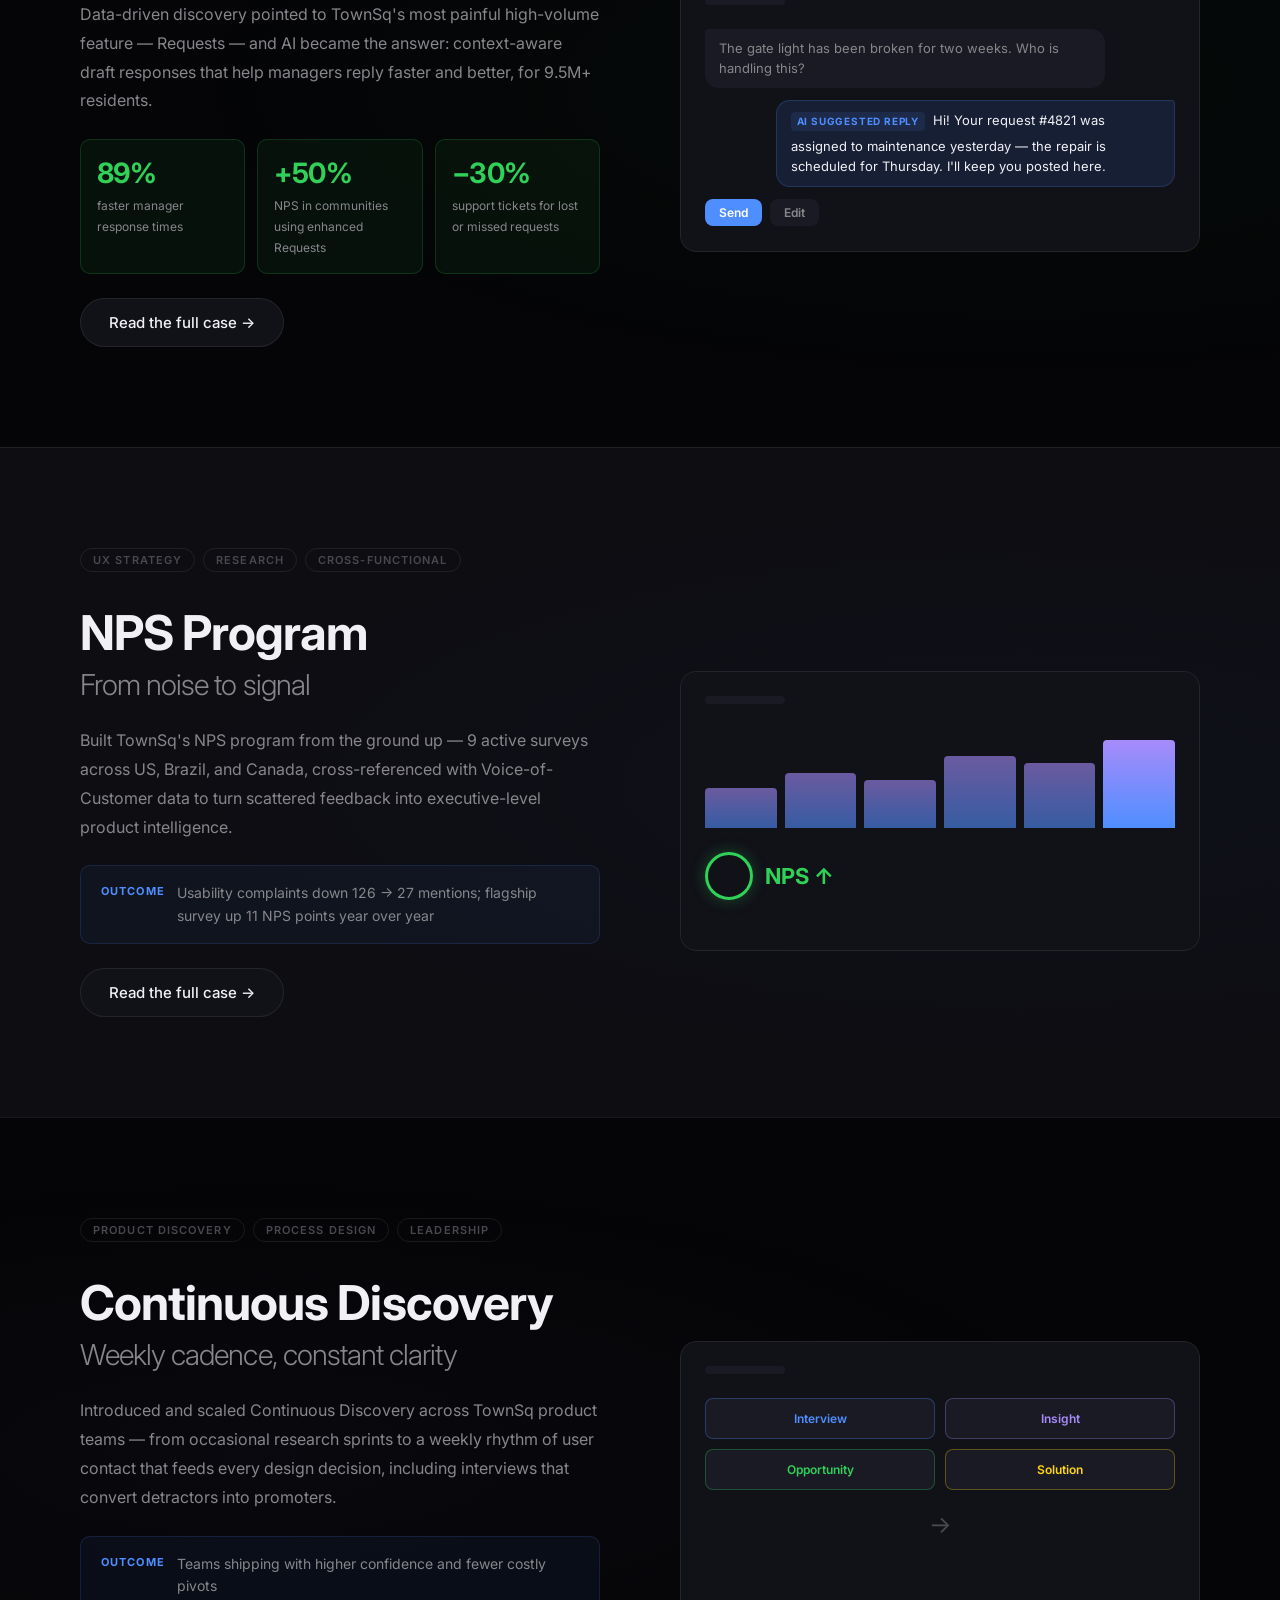
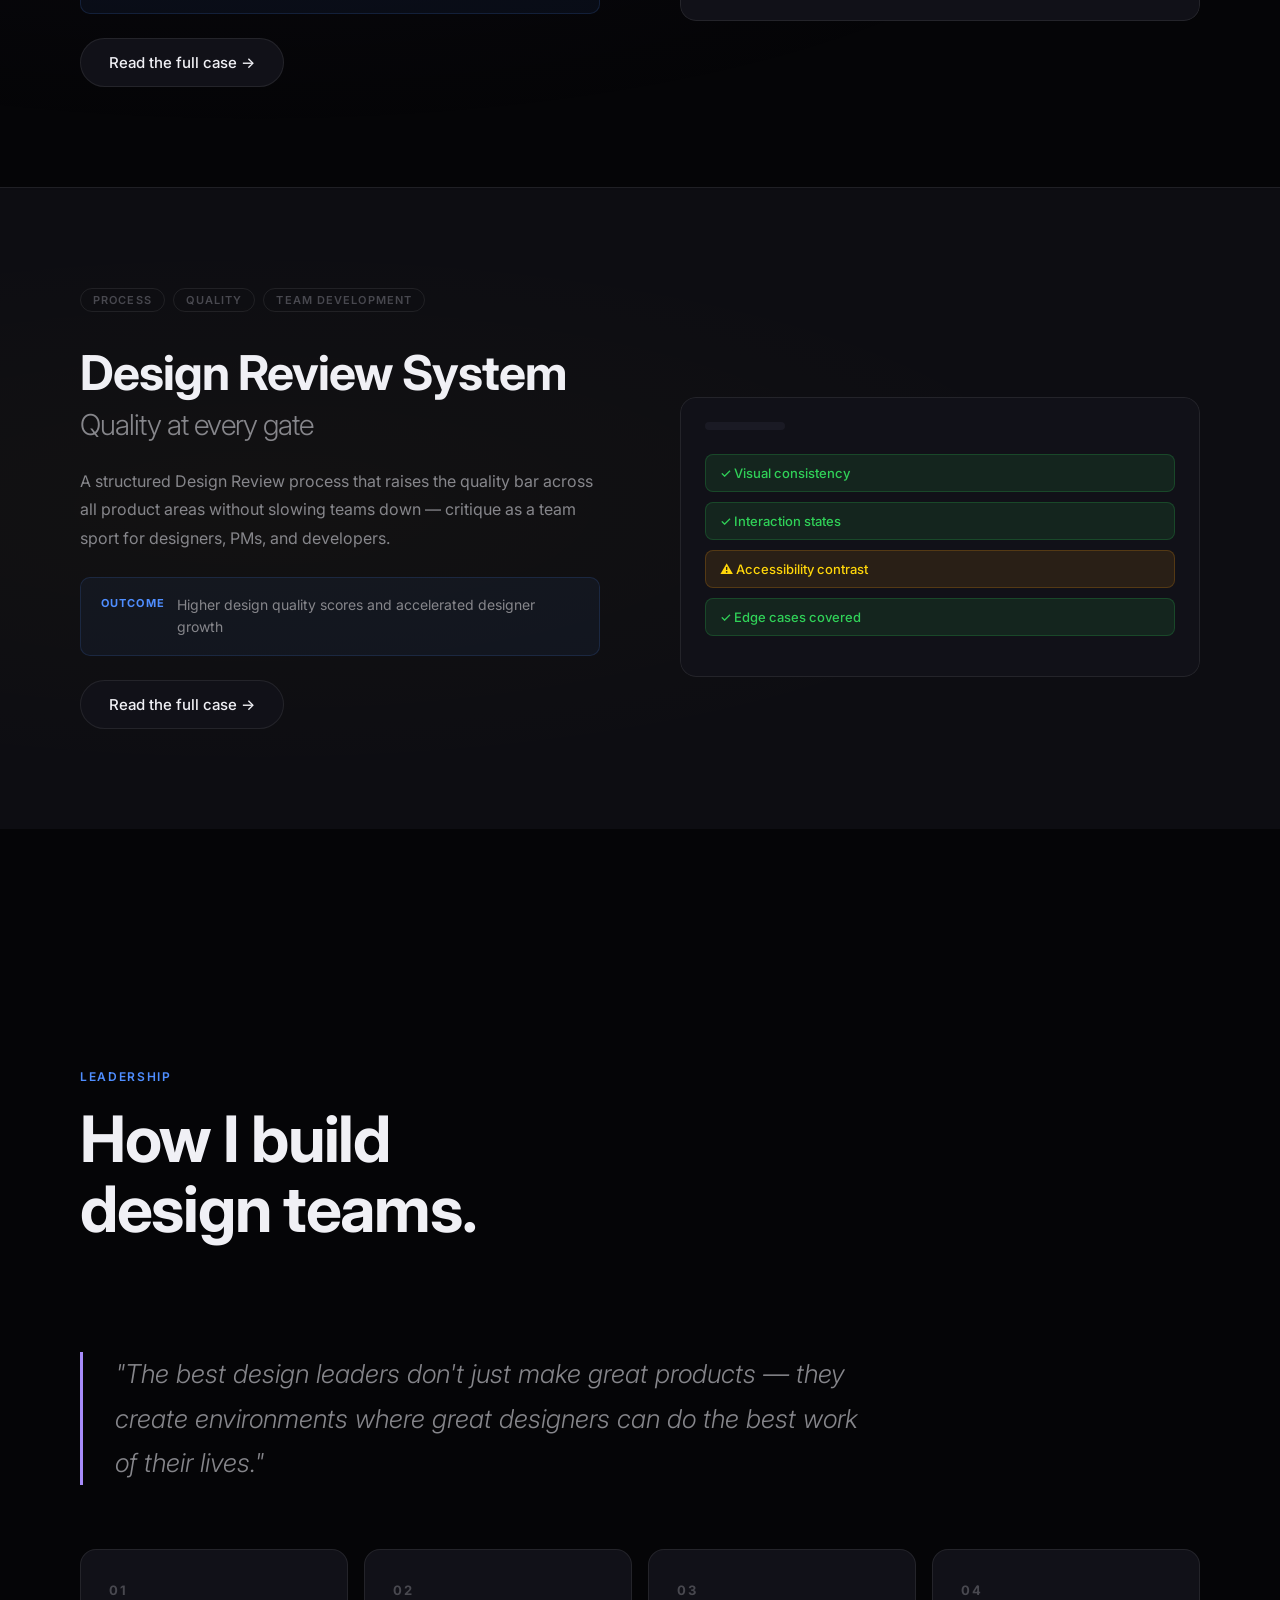
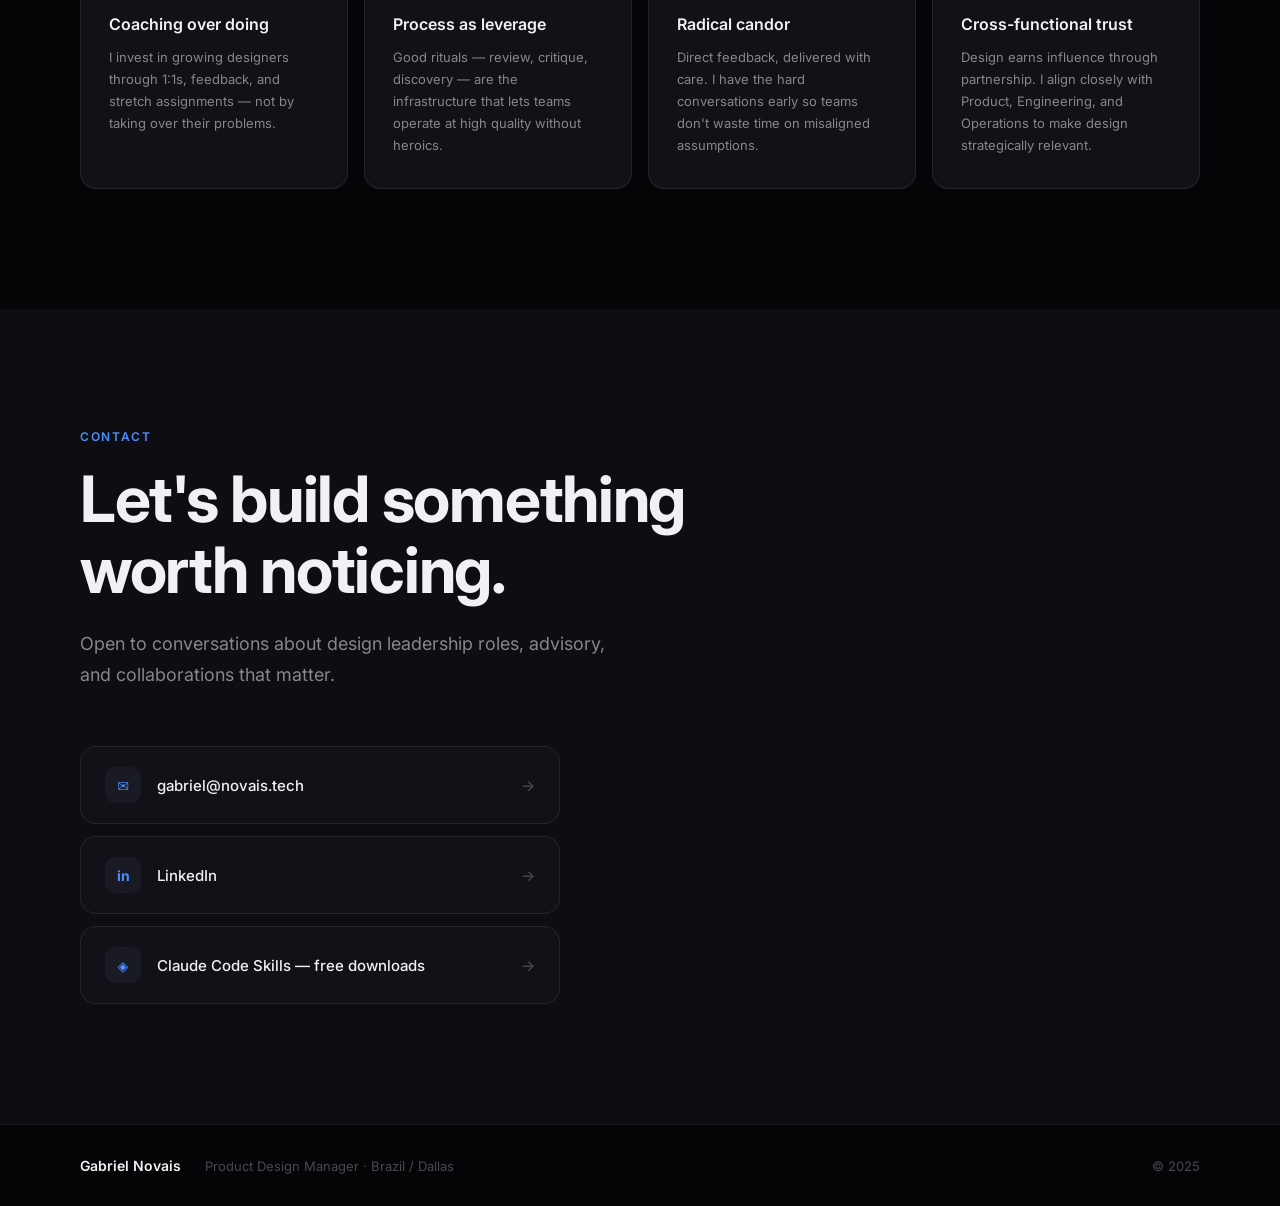
==== commit 857711b0: "Add story page, shop links, and story styles Co-Authored-By: Claude Fable 5 <noreply@anthropic.com>" ====
--- a/index.html
+++ b/index.html
@@ -30,6 +30,8 @@
       <ul class="nav-links">
         <li><a href="#work"    class="nav-link magnetic" data-sound="hover">Work</a></li>
         <li><a href="#lead"    class="nav-link magnetic" data-sound="hover">Leadership</a></li>
+        <li><a href="story.html" class="nav-link magnetic" data-sound="hover">Story</a></li>
+        <li><a href="https://shop.novais.tech" class="nav-link magnetic" data-sound="hover">Skills ↗</a></li>
         <li><a href="#contact" class="nav-link magnetic" data-sound="hover">Contact</a></li>
       </ul>
       <button class="sound-toggle magnetic" id="soundToggle" aria-label="Toggle sound" title="Sound on/off">
@@ -424,6 +426,11 @@
           <span>LinkedIn</span>
           <span class="link-arrow">→</span>
         </a>
+        <a href="https://shop.novais.tech" target="_blank" rel="noopener" class="contact-link magnetic" data-sound="click">
+          <span class="contact-link-icon">◈</span>
+          <span>Claude Code Skills — free downloads</span>
+          <span class="link-arrow">→</span>
+        </a>
       </div>
     </div>
   </section>
--- a/style.css
+++ b/style.css
@@ -758,6 +758,86 @@
 /* ─── MAGNETIC BUTTONS ─── */
 .magnetic { transition-property: transform; transition-duration: 0.3s; transition-timing-function: var(--ease-out); }
 
+/* ─── STORY PAGE ─── */
+.story-accent {
+  font-style: normal;
+  background: linear-gradient(135deg, var(--accent), var(--accent-2));
+  -webkit-background-clip: text;
+  -webkit-text-fill-color: transparent;
+  background-clip: text;
+}
+.story-section { border-top: 1px solid var(--border); }
+.story-timeline {
+  margin-top: 56px;
+  position: relative;
+  padding-left: 0;
+}
+.story-entry {
+  display: grid;
+  grid-template-columns: 160px 1fr;
+  gap: 32px;
+  padding: 36px 0;
+  border-bottom: 1px solid rgba(255,255,255,0.05);
+  position: relative;
+}
+.story-entry:last-child { border-bottom: none; }
+@media (max-width: 700px) {
+  .story-entry { grid-template-columns: 1fr; gap: 8px; padding: 28px 0; }
+}
+.story-when {
+  font-size: 13px;
+  font-weight: 600;
+  letter-spacing: 0.08em;
+  color: var(--text-ter);
+  padding-top: 3px;
+}
+.story-entry-now .story-when { color: var(--accent); }
+.story-what h3 {
+  font-size: 18px;
+  font-weight: 600;
+  letter-spacing: -0.01em;
+  margin-bottom: 10px;
+}
+.story-place {
+  font-size: 12px;
+  font-weight: 500;
+  color: var(--text-ter);
+  margin-left: 10px;
+  letter-spacing: 0.04em;
+}
+.story-what p {
+  font-size: 15px;
+  color: var(--text-sec);
+  line-height: 1.75;
+  max-width: 640px;
+}
+.story-quotes {
+  display: grid;
+  grid-template-columns: 1fr 1fr;
+  gap: 16px;
+  margin-top: 48px;
+}
+@media (max-width: 800px) { .story-quotes { grid-template-columns: 1fr; } }
+.story-quote {
+  background: var(--surface);
+  border: 1px solid var(--border);
+  border-radius: var(--radius);
+  padding: 28px 26px;
+  transition: border-color 0.3s, transform 0.3s var(--ease-spring);
+}
+.story-quote:hover { border-color: rgba(79,142,255,0.3); }
+.story-quote p {
+  font-size: 15px;
+  font-weight: 300;
+  font-style: italic;
+  line-height: 1.7;
+  color: var(--text);
+  margin-bottom: 16px;
+}
+.story-quote footer { font-size: 12px; color: var(--text-ter); }
+.story-cta { text-align: center; padding-bottom: 120px; }
+.story-cta .hero-cta { justify-content: center; }
+
 /* ─── CASE PAGES ─── */
 .case-page-hero {
   position: relative;
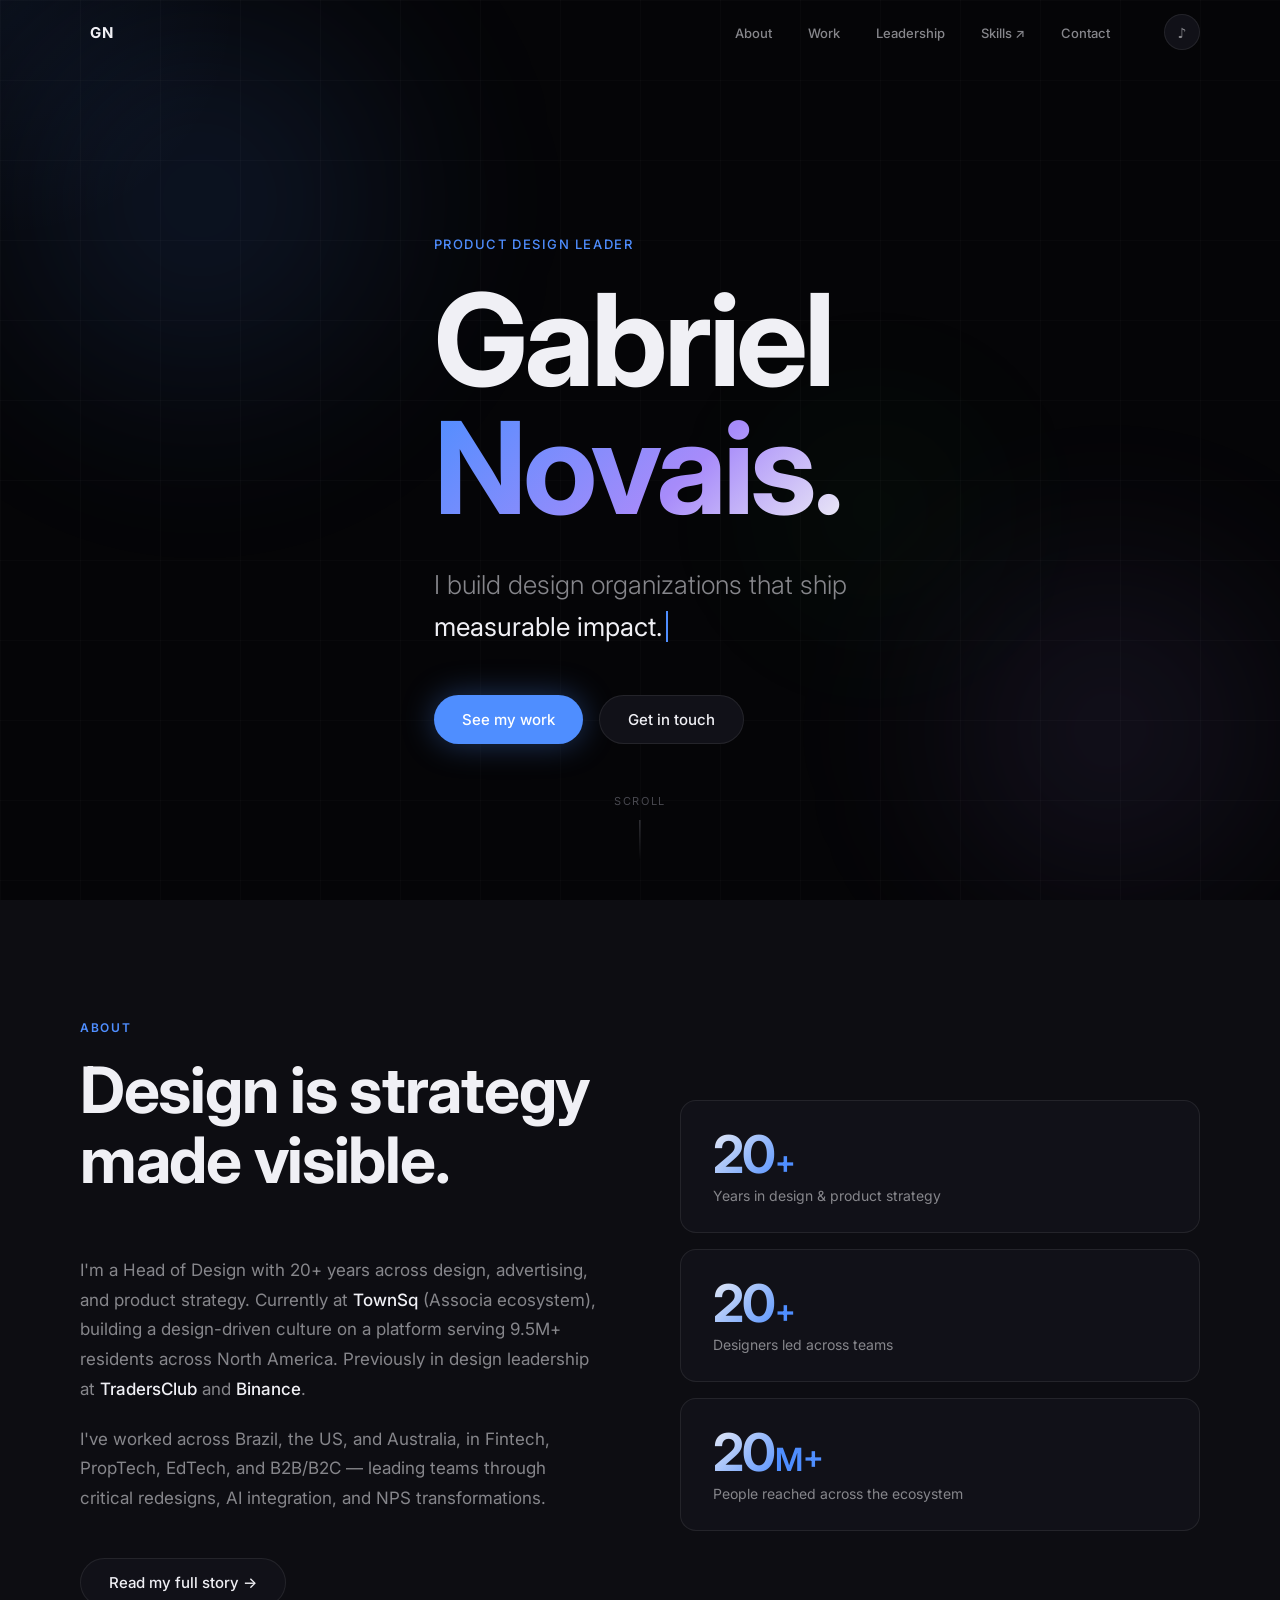
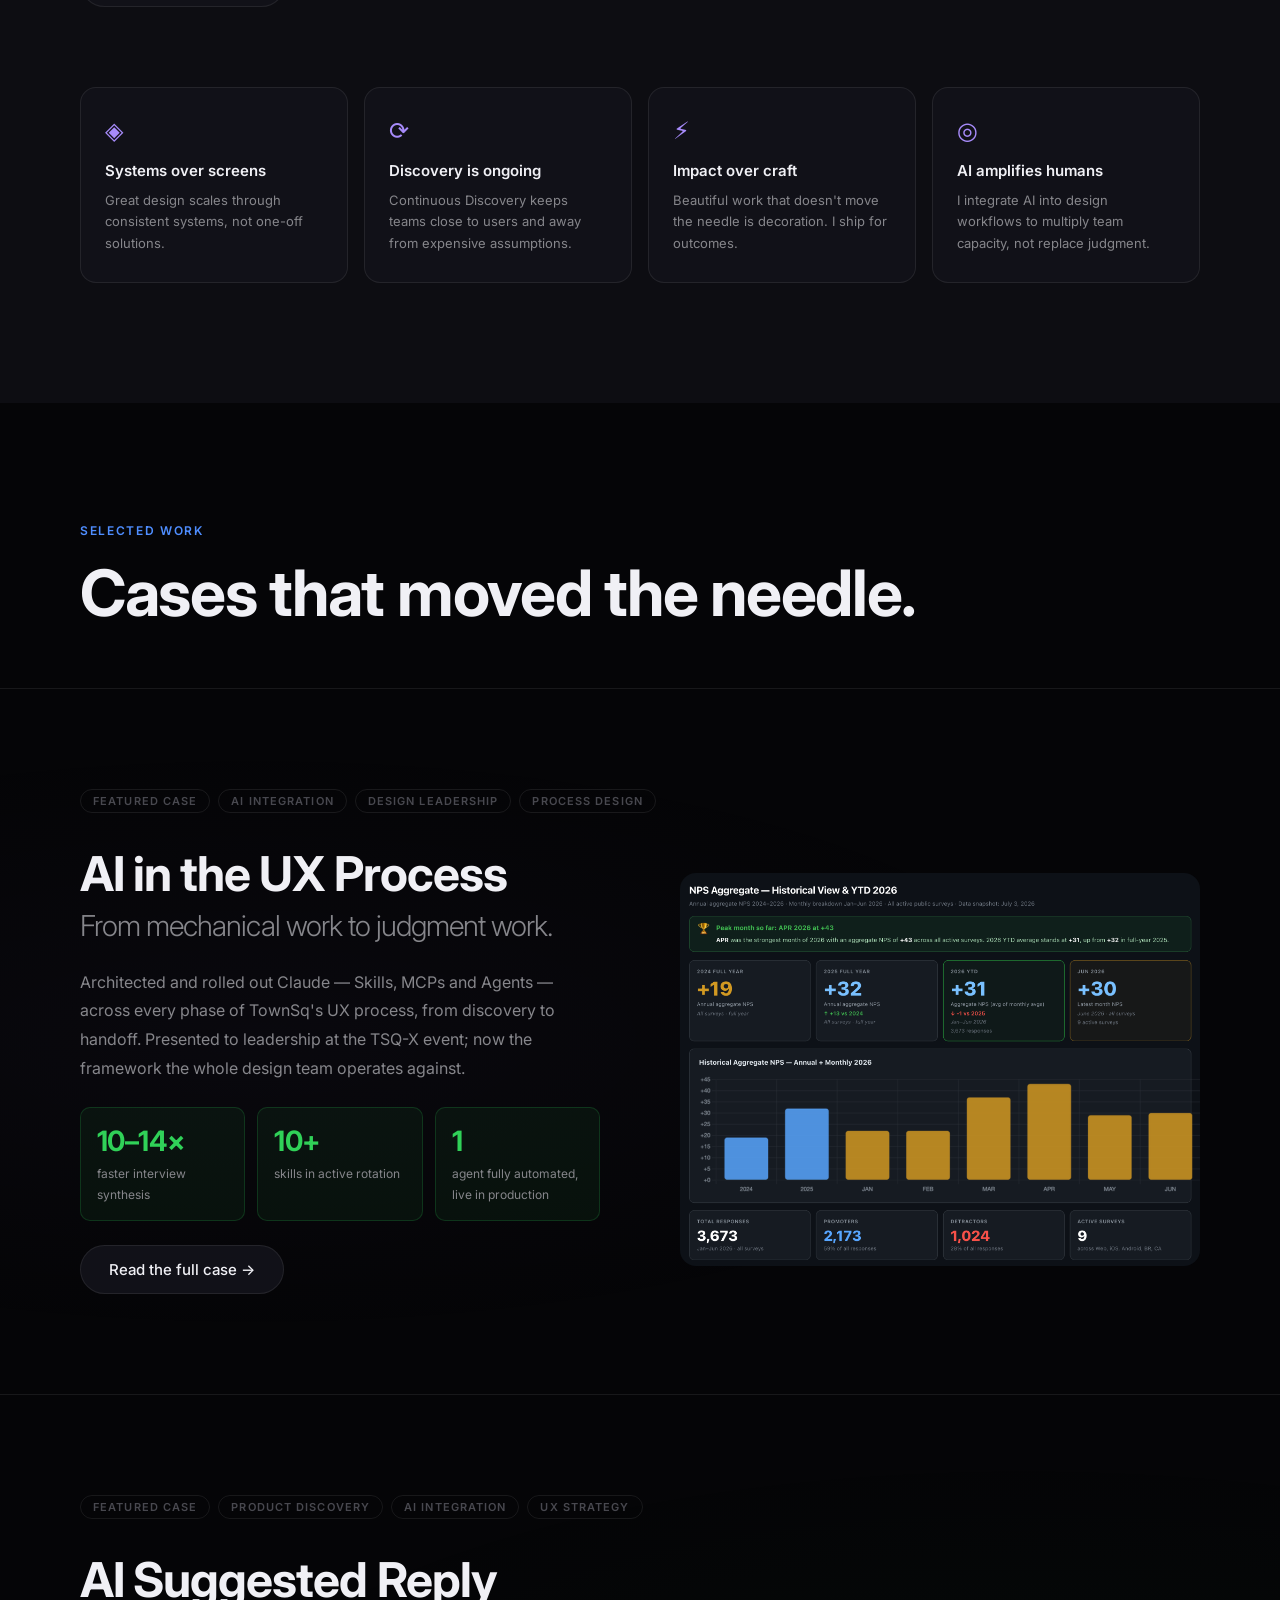
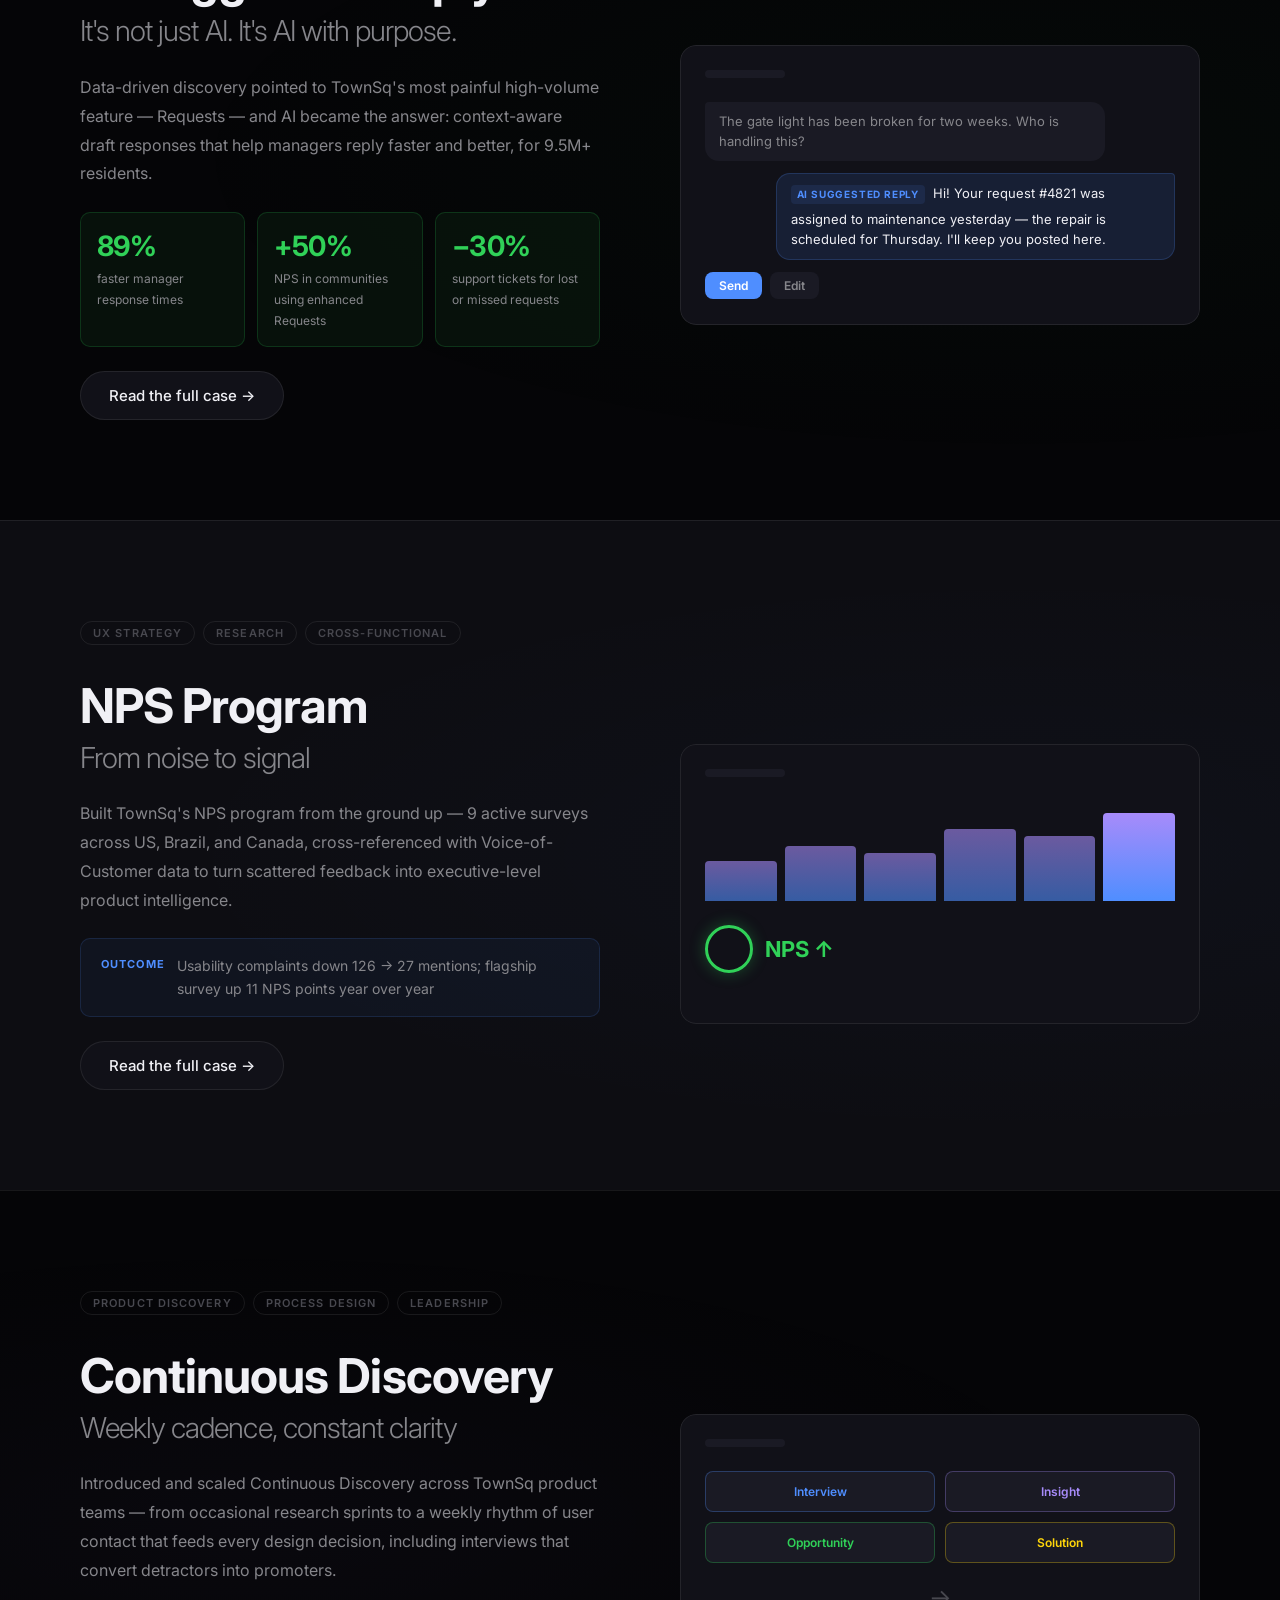
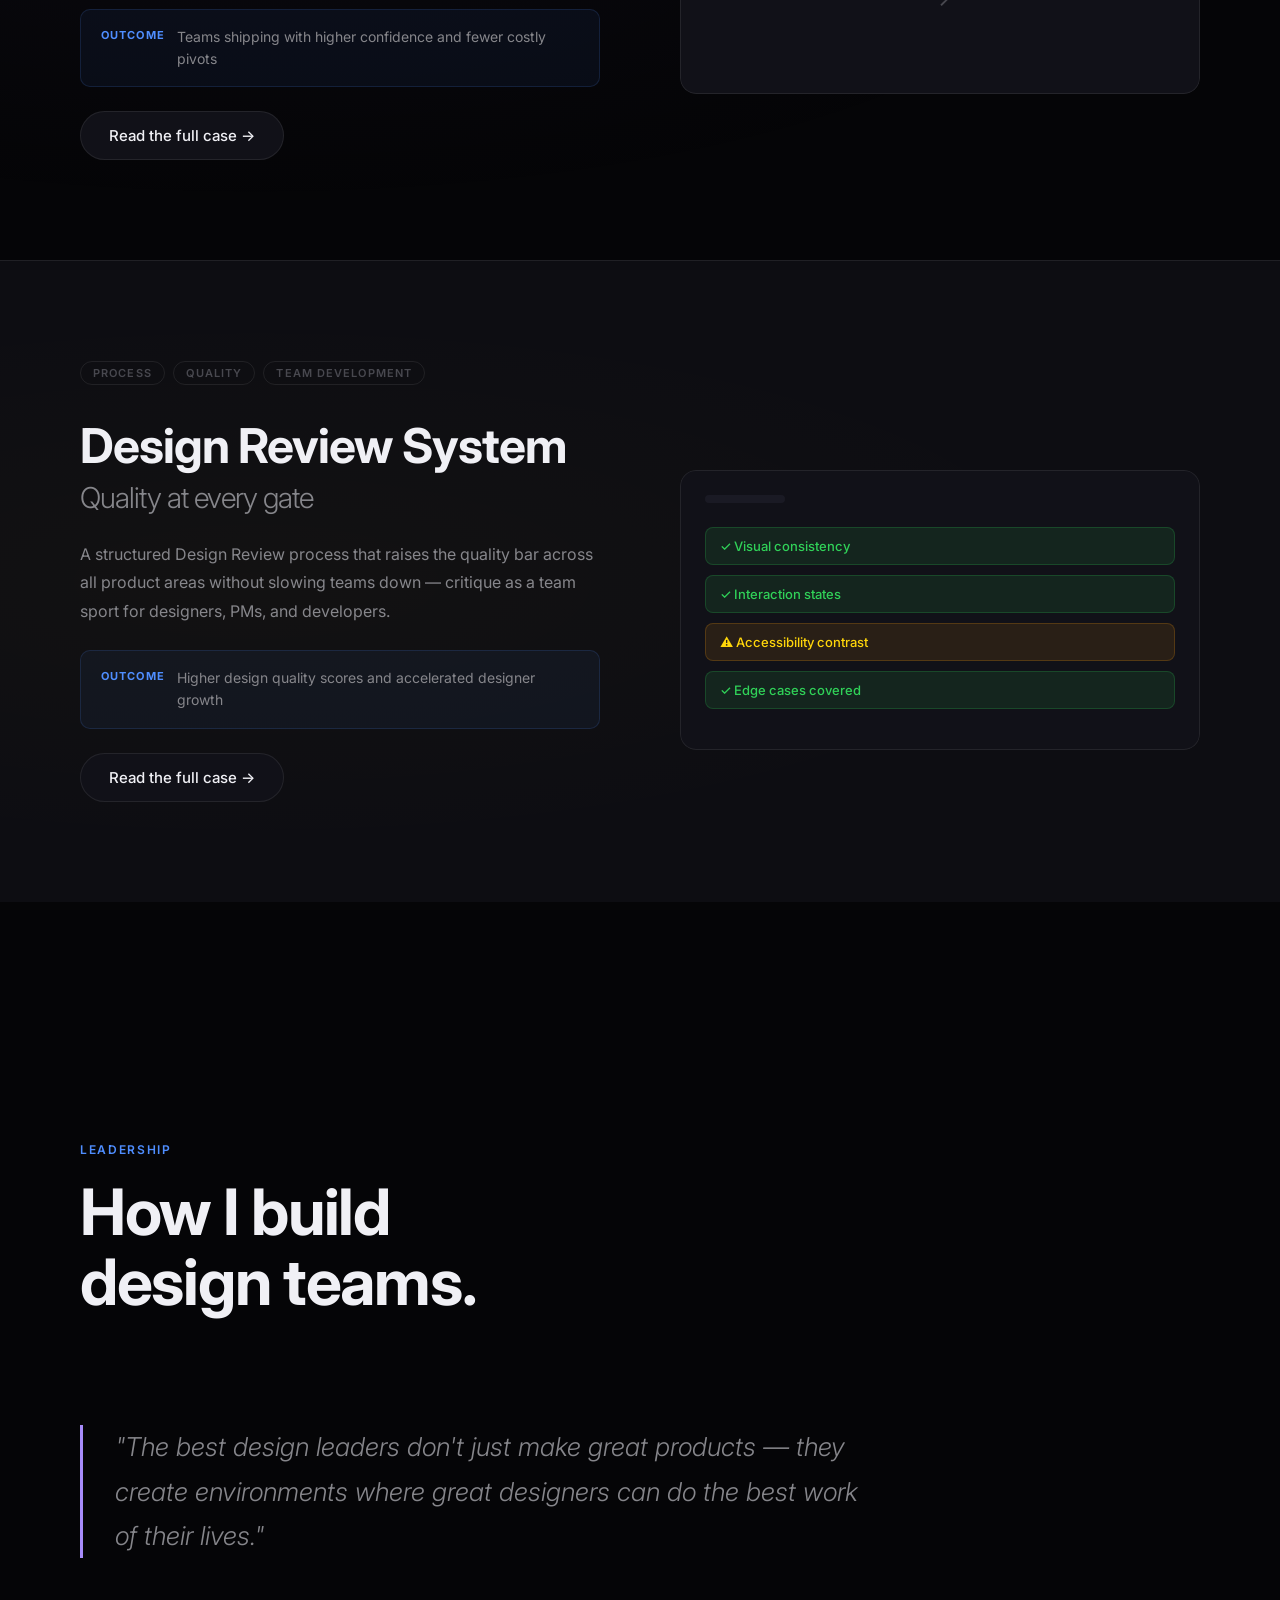
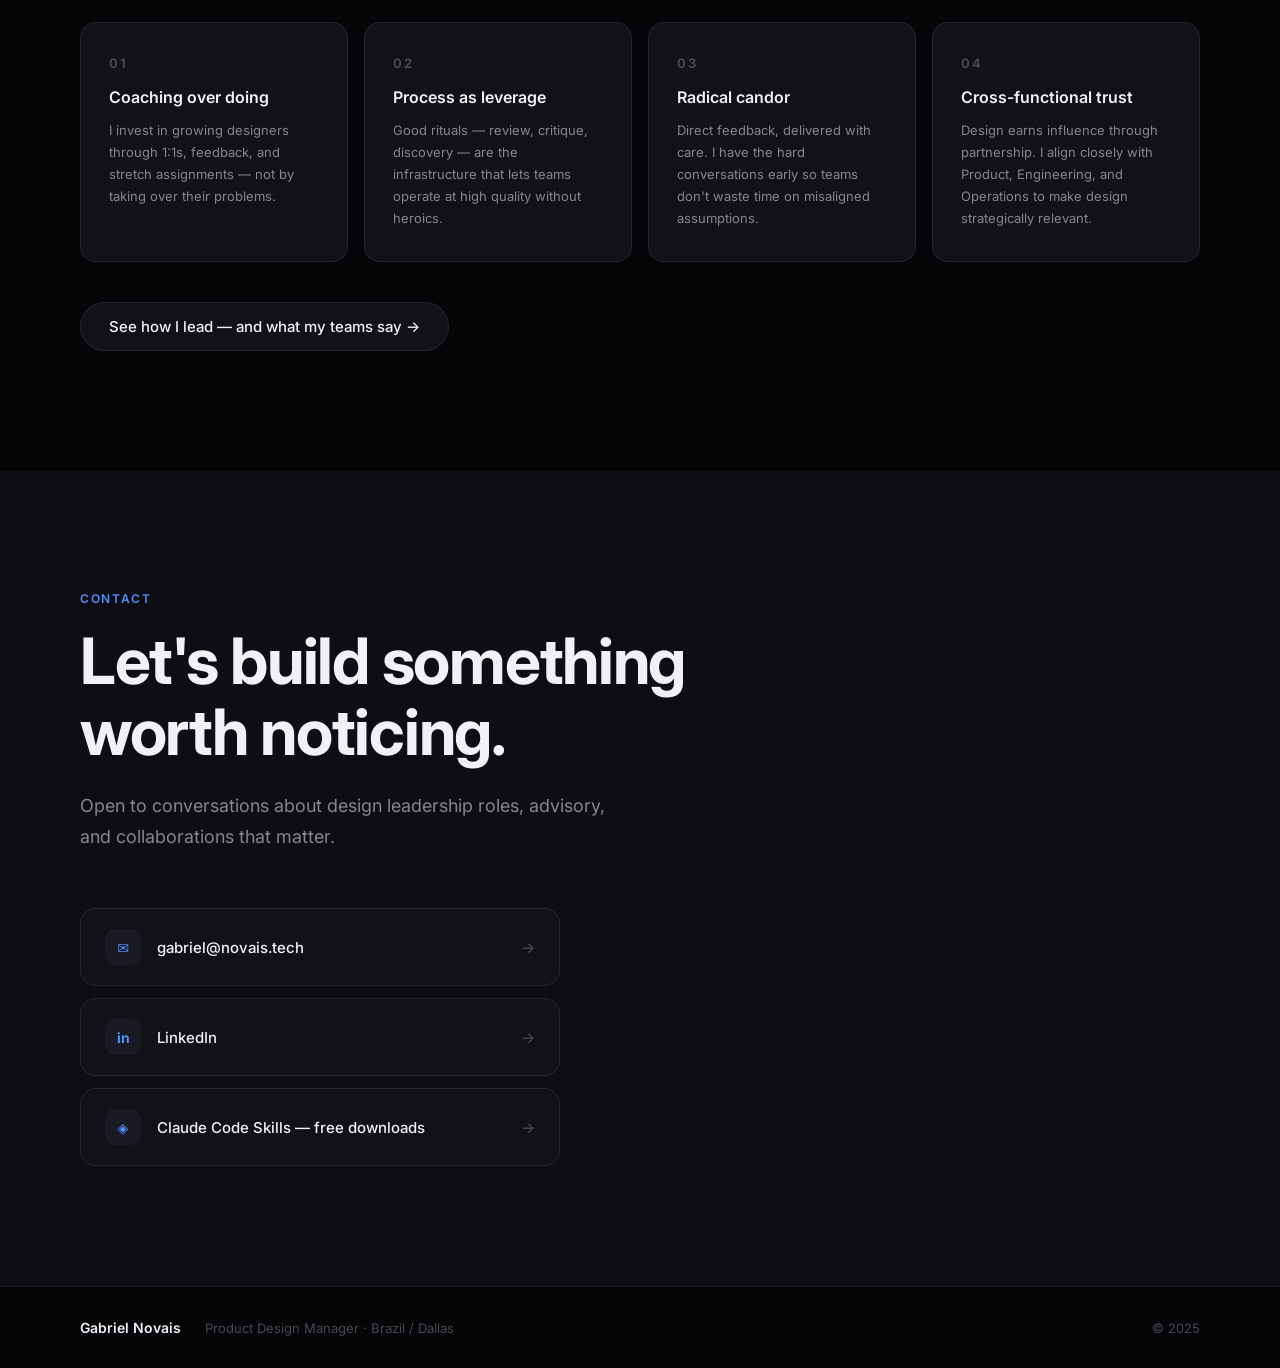
==== commit 4d0192da: "Restructure nav: About and Leadership as own pages Co-Authored-By: Claude Fable 5 <noreply@anthropic" ====
--- a/index.html
+++ b/index.html
@@ -28,9 +28,9 @@
     <div class="nav-inner">
       <a href="#" class="nav-logo magnetic" data-sound="click">GN</a>
       <ul class="nav-links">
+        <li><a href="about.html" class="nav-link magnetic" data-sound="hover">About</a></li>
         <li><a href="#work"    class="nav-link magnetic" data-sound="hover">Work</a></li>
-        <li><a href="#lead"    class="nav-link magnetic" data-sound="hover">Leadership</a></li>
-        <li><a href="story.html" class="nav-link magnetic" data-sound="hover">Story</a></li>
+        <li><a href="leadership.html" class="nav-link magnetic" data-sound="hover">Leadership</a></li>
         <li><a href="https://shop.novais.tech" class="nav-link magnetic" data-sound="hover">Skills ↗</a></li>
         <li><a href="#contact" class="nav-link magnetic" data-sound="hover">Contact</a></li>
       </ul>
@@ -88,6 +88,7 @@
             I've worked across Brazil, the US, and Australia, in Fintech, PropTech, EdTech, and
             B2B/B2C — leading teams through critical redesigns, AI integration, and NPS transformations.
           </p>
+          <a href="about.html" class="btn btn-ghost case-link-btn reveal-up magnetic" data-sound="click">Read my full story →</a>
         </div>
         <div class="about-right">
           <div class="stat-card reveal-scale" data-sound="hover">
@@ -401,6 +402,8 @@
           <p>Design earns influence through partnership. I align closely with Product, Engineering, and Operations to make design strategically relevant.</p>
         </div>
       </div>
+
+      <a href="leadership.html" class="btn btn-ghost case-link-btn reveal-up magnetic" data-sound="click" style="margin-top: 40px;">See how I lead — and what my teams say →</a>
     </div>
   </section>
 
--- a/style.css
+++ b/style.css
@@ -838,6 +838,42 @@
 .story-cta { text-align: center; padding-bottom: 120px; }
 .story-cta .hero-cta { justify-content: center; }
 
+.lead-pillars-full {
+  margin-top: 48px;
+  display: flex;
+  flex-direction: column;
+}
+.lead-pillar-full {
+  display: grid;
+  grid-template-columns: 80px 1fr;
+  gap: 28px;
+  padding: 32px 0;
+  border-bottom: 1px solid rgba(255,255,255,0.05);
+}
+.lead-pillar-full:last-child { border-bottom: none; }
+@media (max-width: 700px) {
+  .lead-pillar-full { grid-template-columns: 1fr; gap: 10px; }
+}
+.lead-pillar-full .pillar-num {
+  font-size: 28px;
+  font-weight: 700;
+  color: var(--accent);
+  opacity: 0.5;
+  font-variant-numeric: tabular-nums;
+}
+.lead-pillar-full h3 {
+  font-size: 19px;
+  font-weight: 600;
+  letter-spacing: -0.01em;
+  margin-bottom: 10px;
+}
+.lead-pillar-full p {
+  font-size: 15px;
+  color: var(--text-sec);
+  line-height: 1.75;
+  max-width: 640px;
+}
+
 /* ─── CASE PAGES ─── */
 .case-page-hero {
   position: relative;
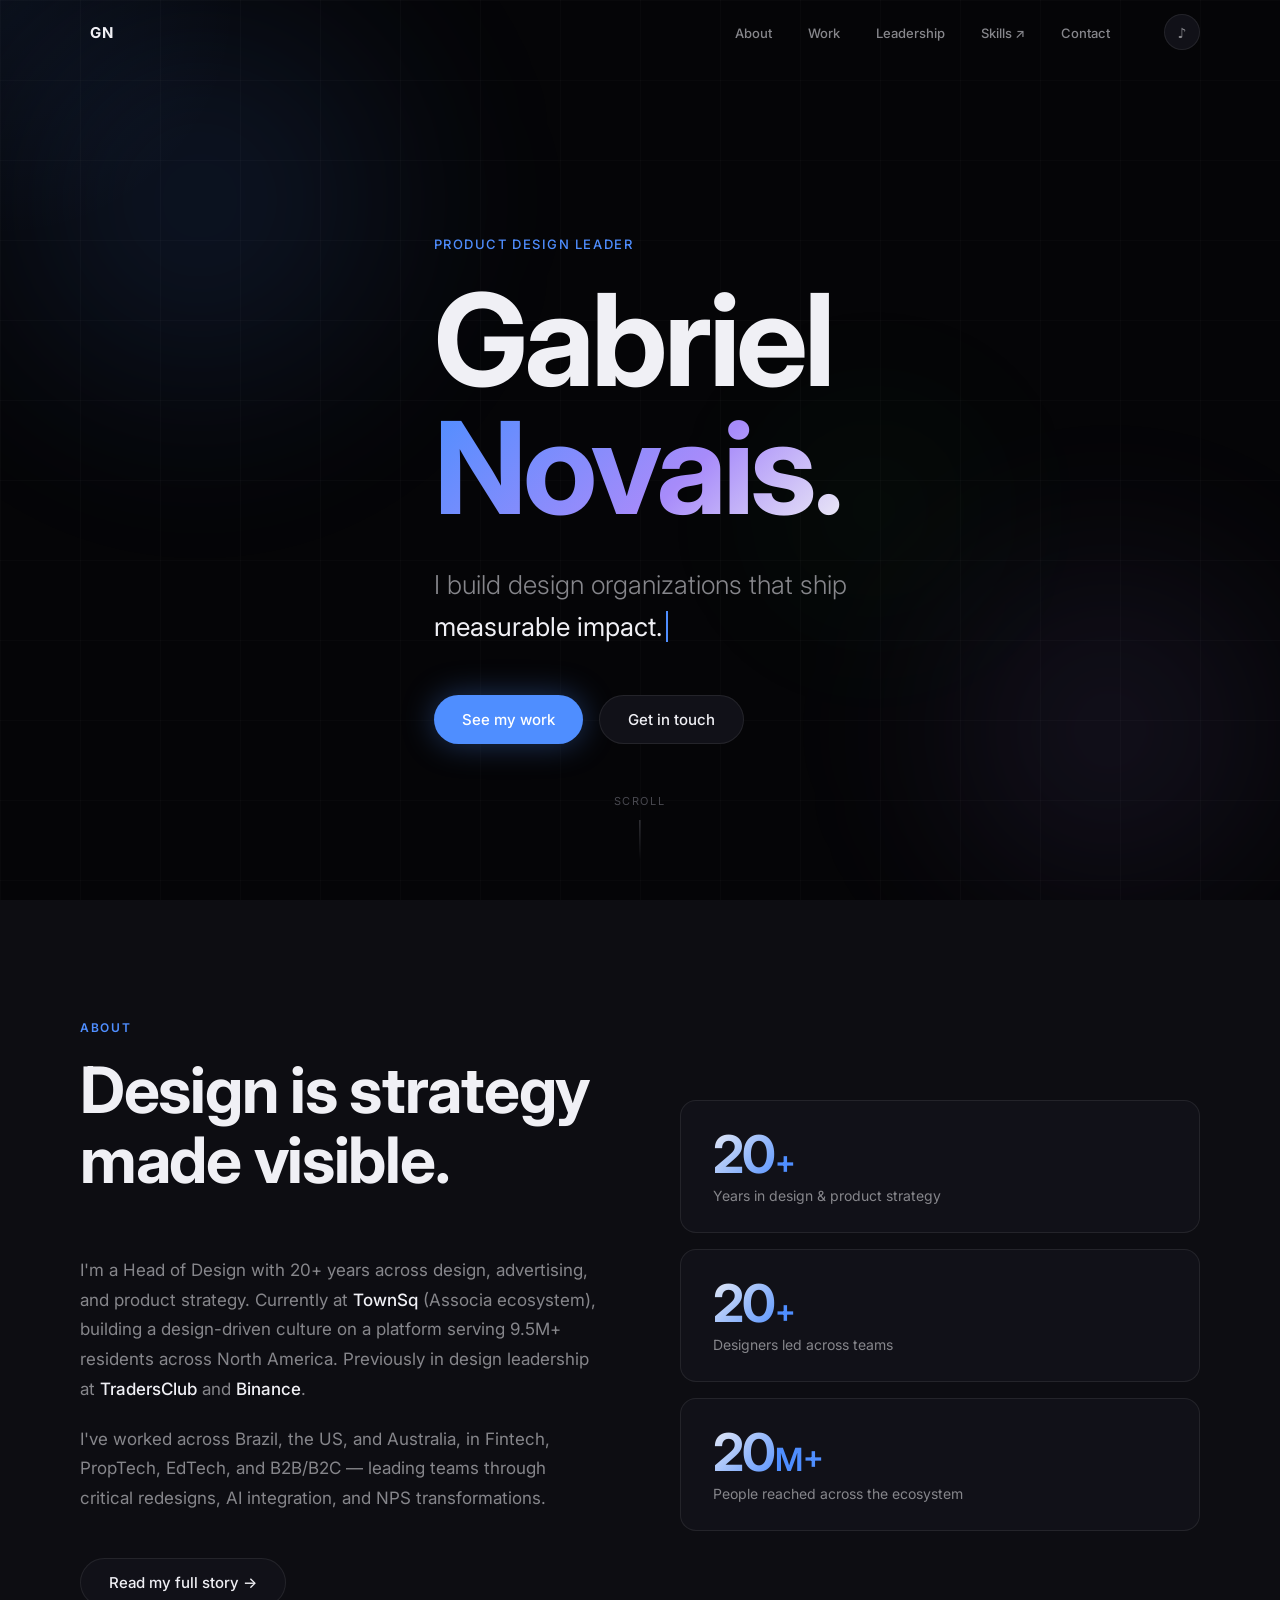
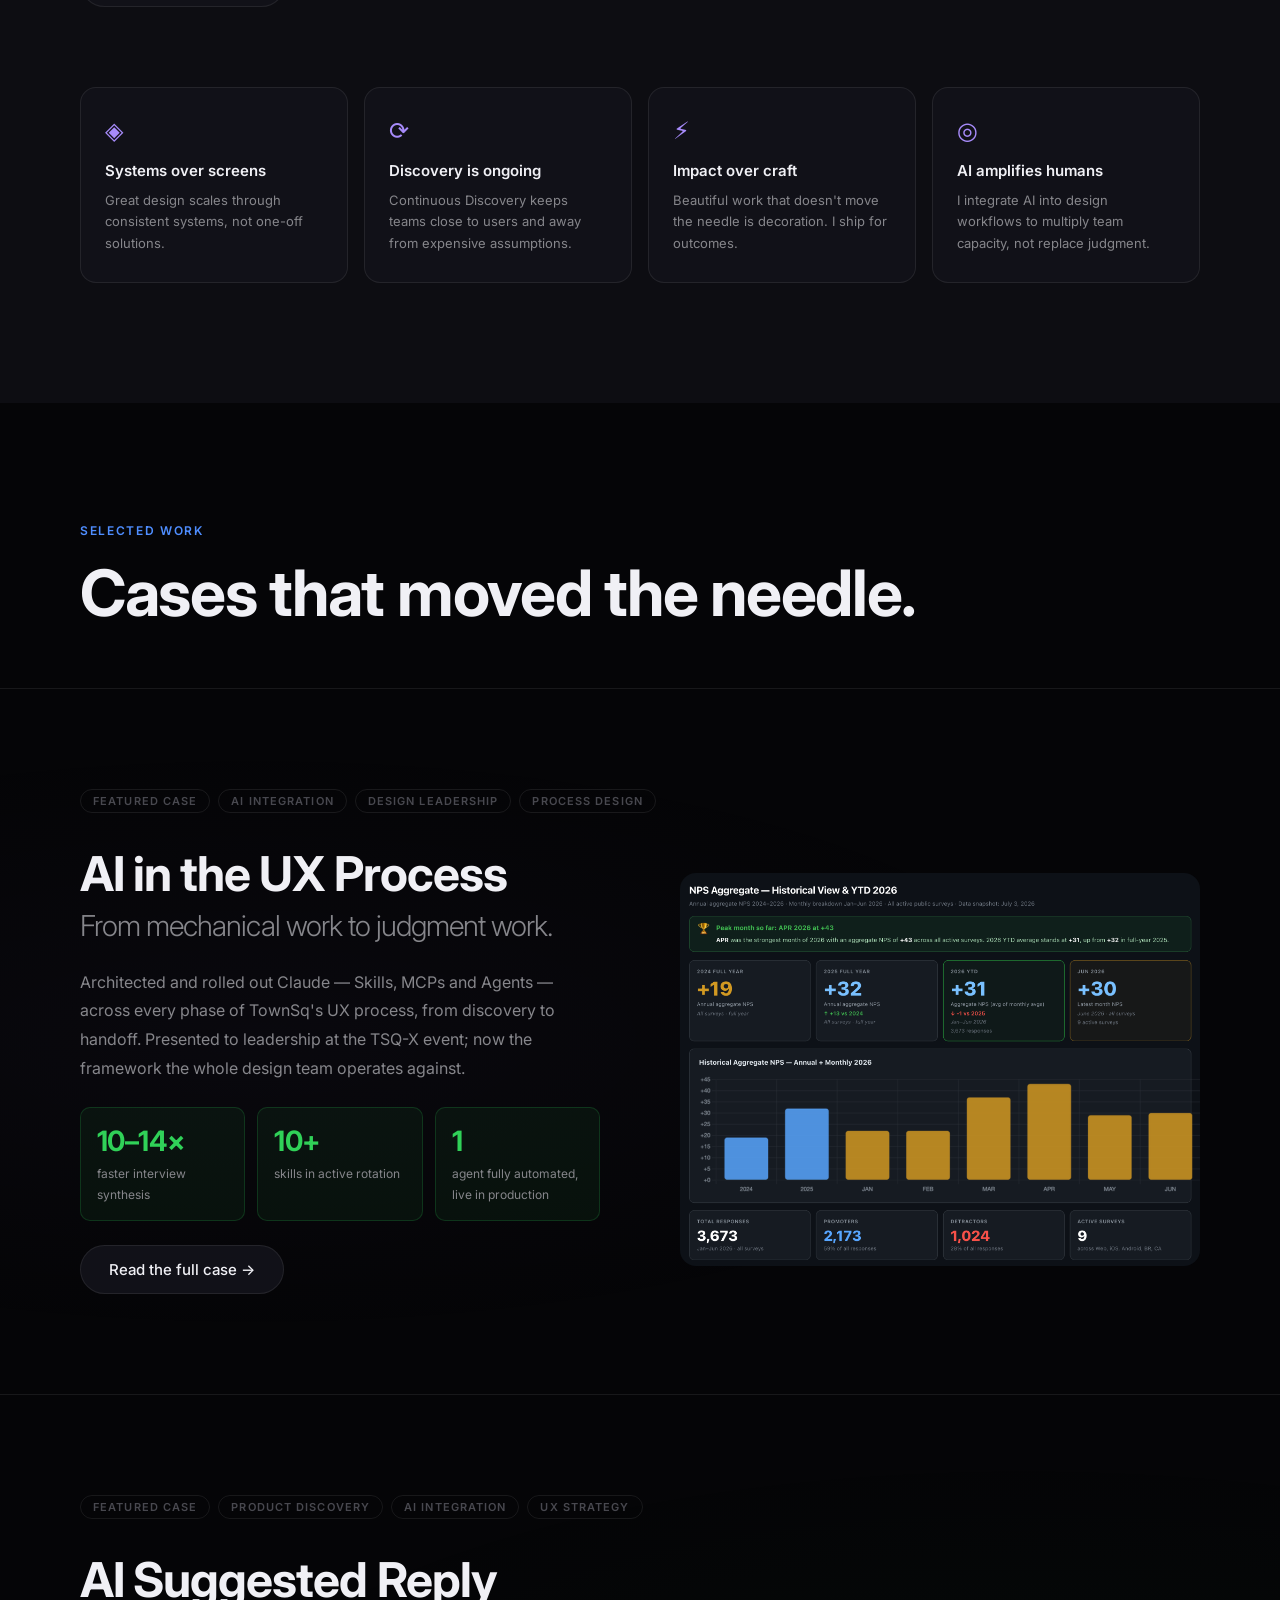
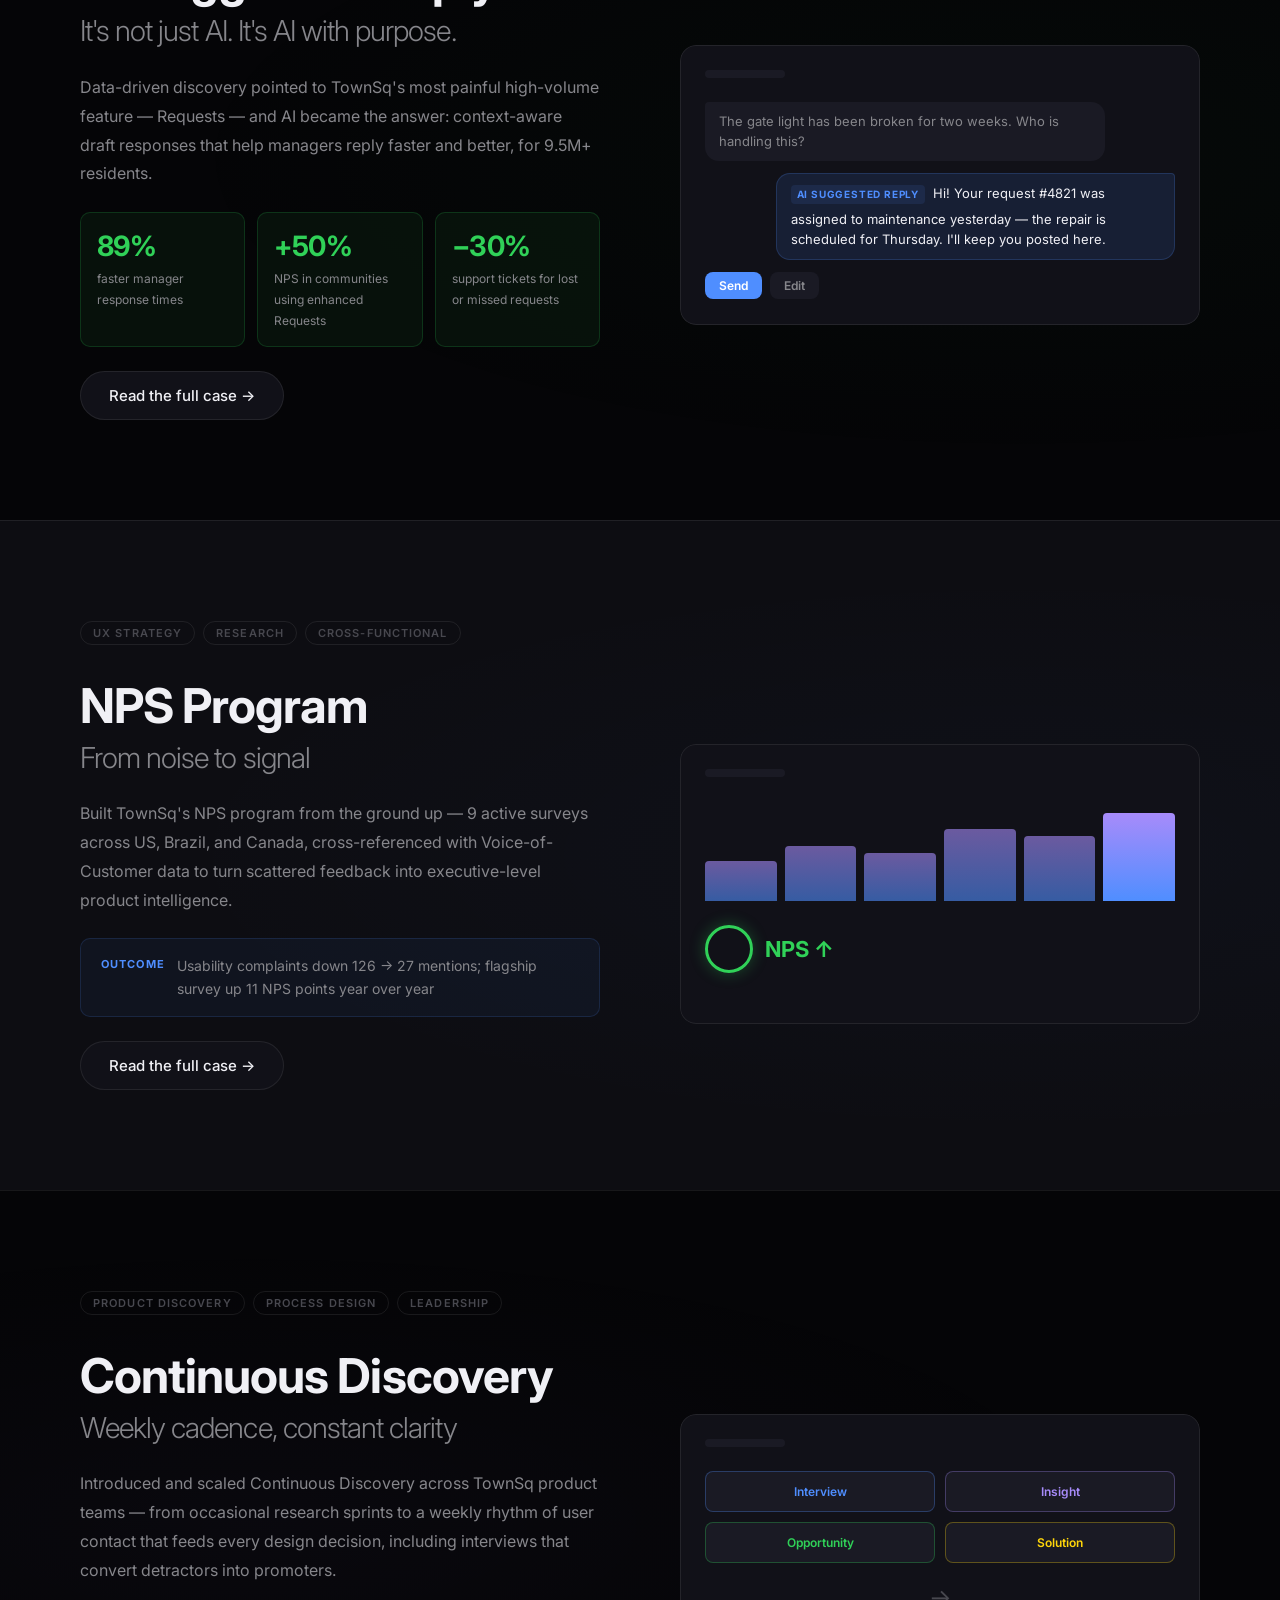
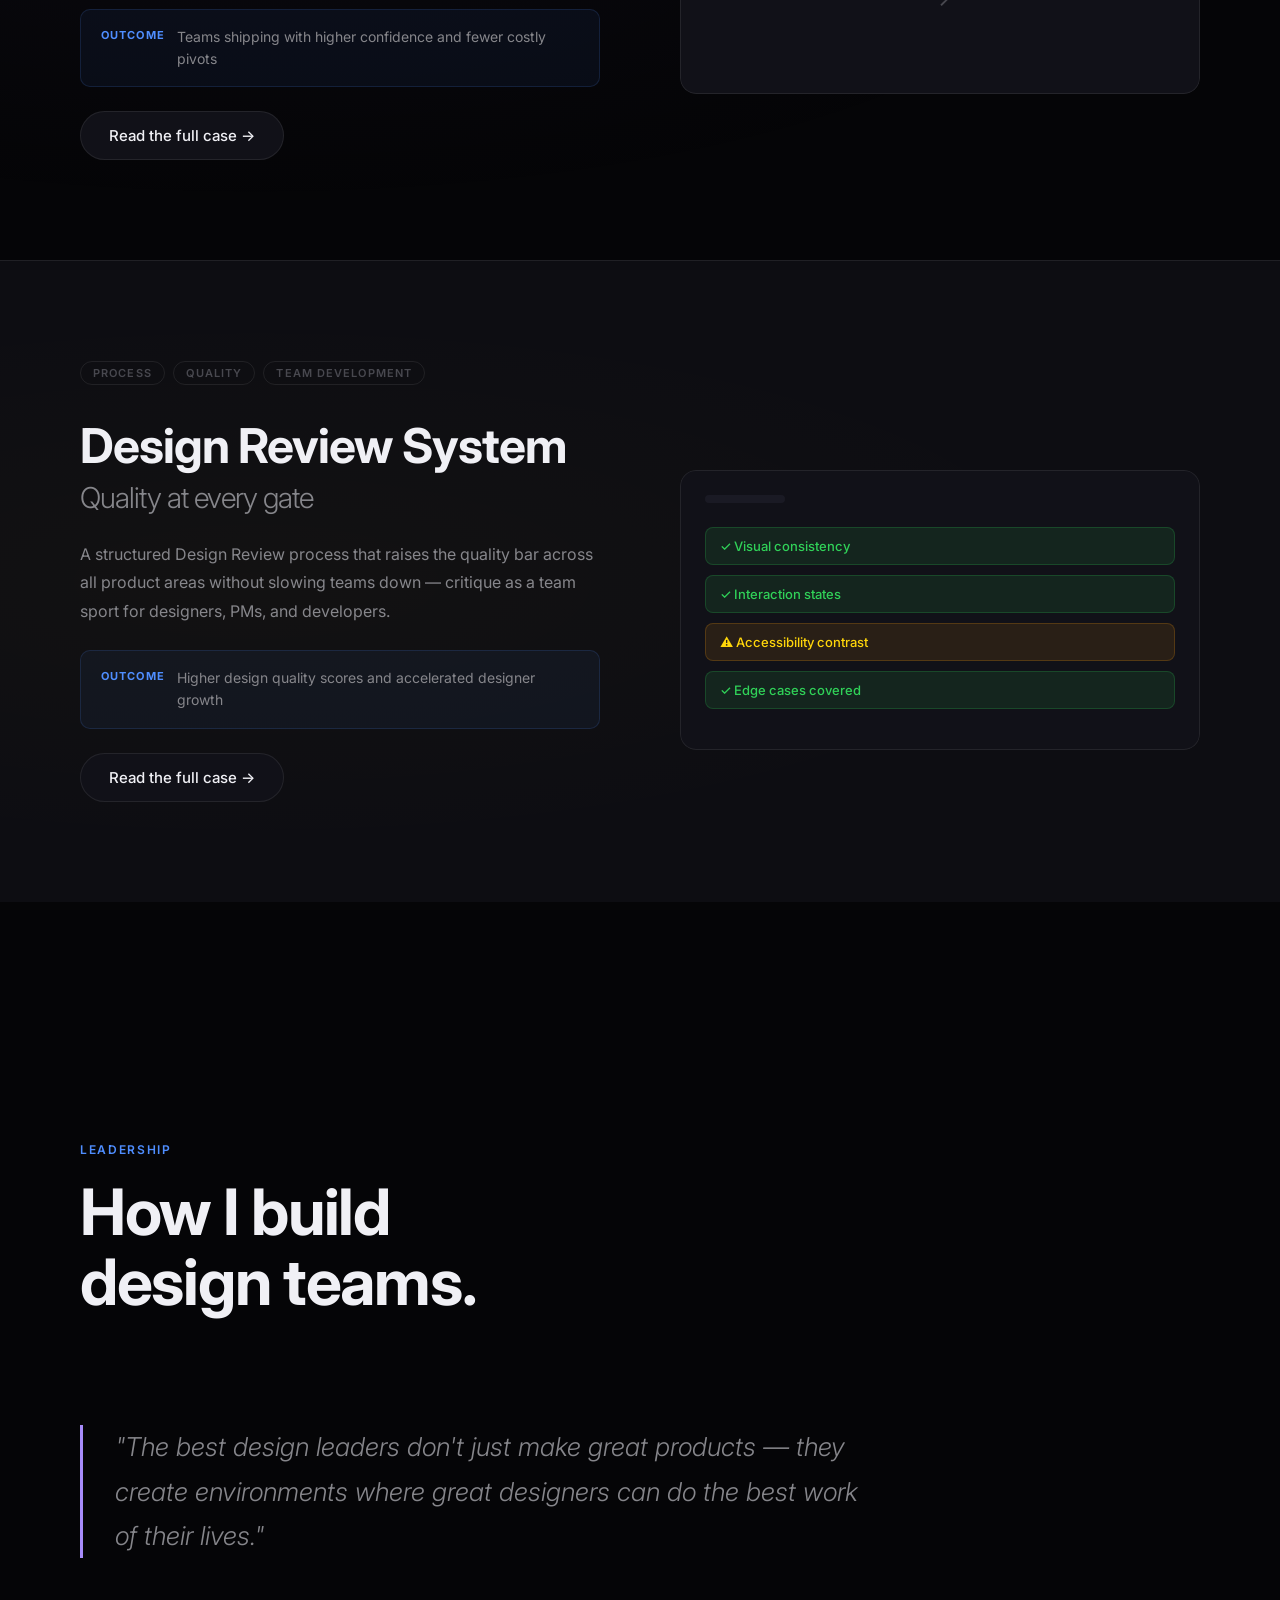
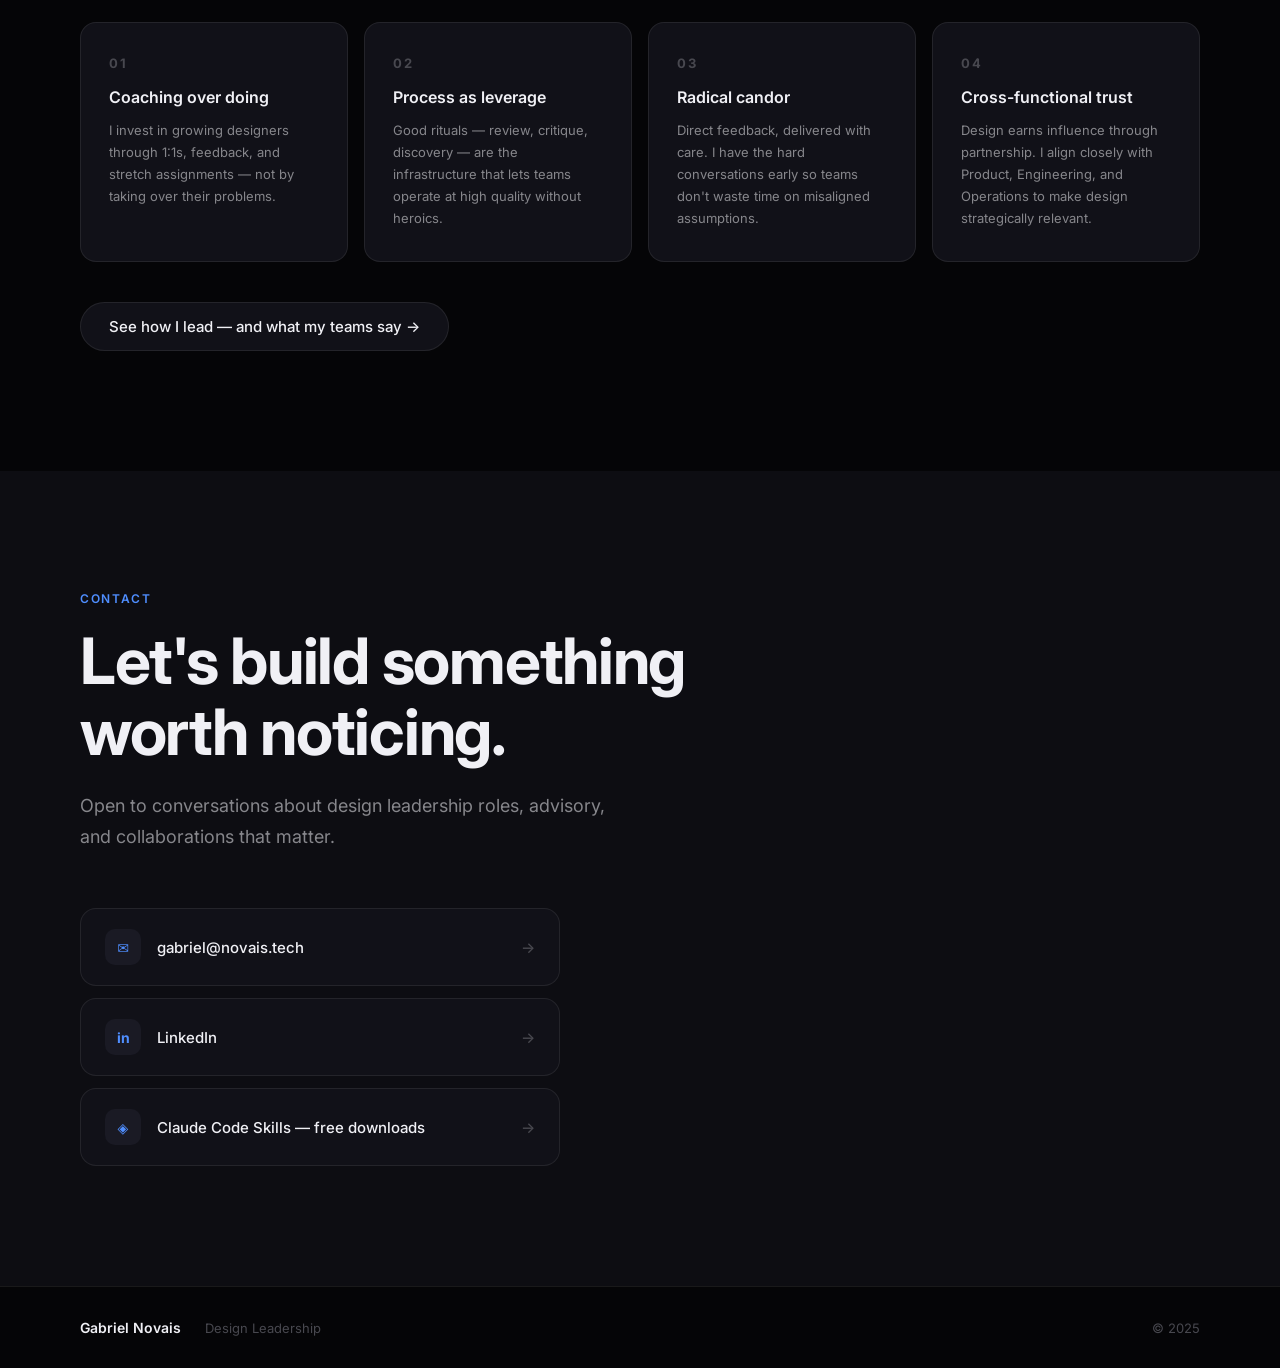
==== commit 00ba326b: "Fix footer: Design Leadership, drop location Co-Authored-By: Claude Fable 5 <noreply@anthropic.com>" ====
--- a/index.html
+++ b/index.html
@@ -442,7 +442,7 @@
   <footer class="footer">
     <div class="container footer-inner">
       <span class="footer-name">Gabriel Novais</span>
-      <span class="footer-copy">Product Design Manager · Brazil / Dallas</span>
+      <span class="footer-copy">Design Leadership</span>
       <span class="footer-year">© 2025</span>
     </div>
   </footer>
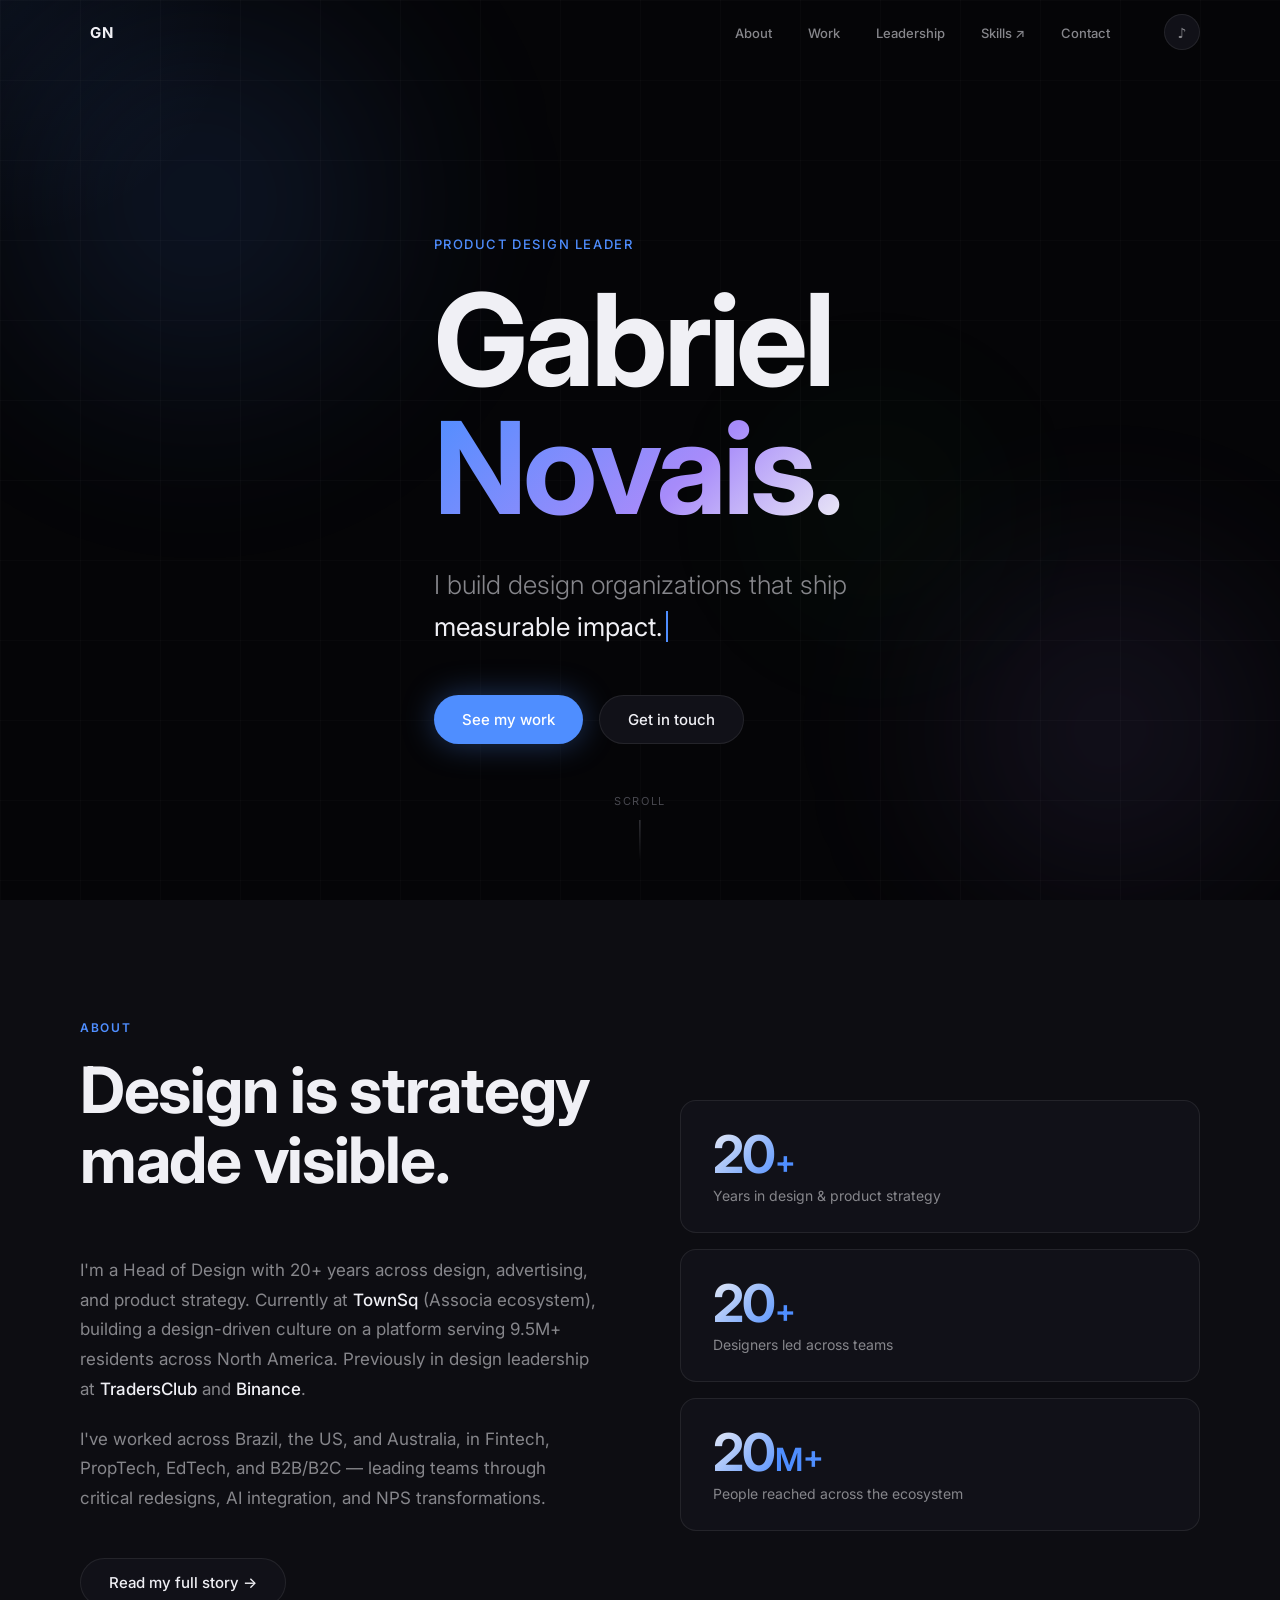
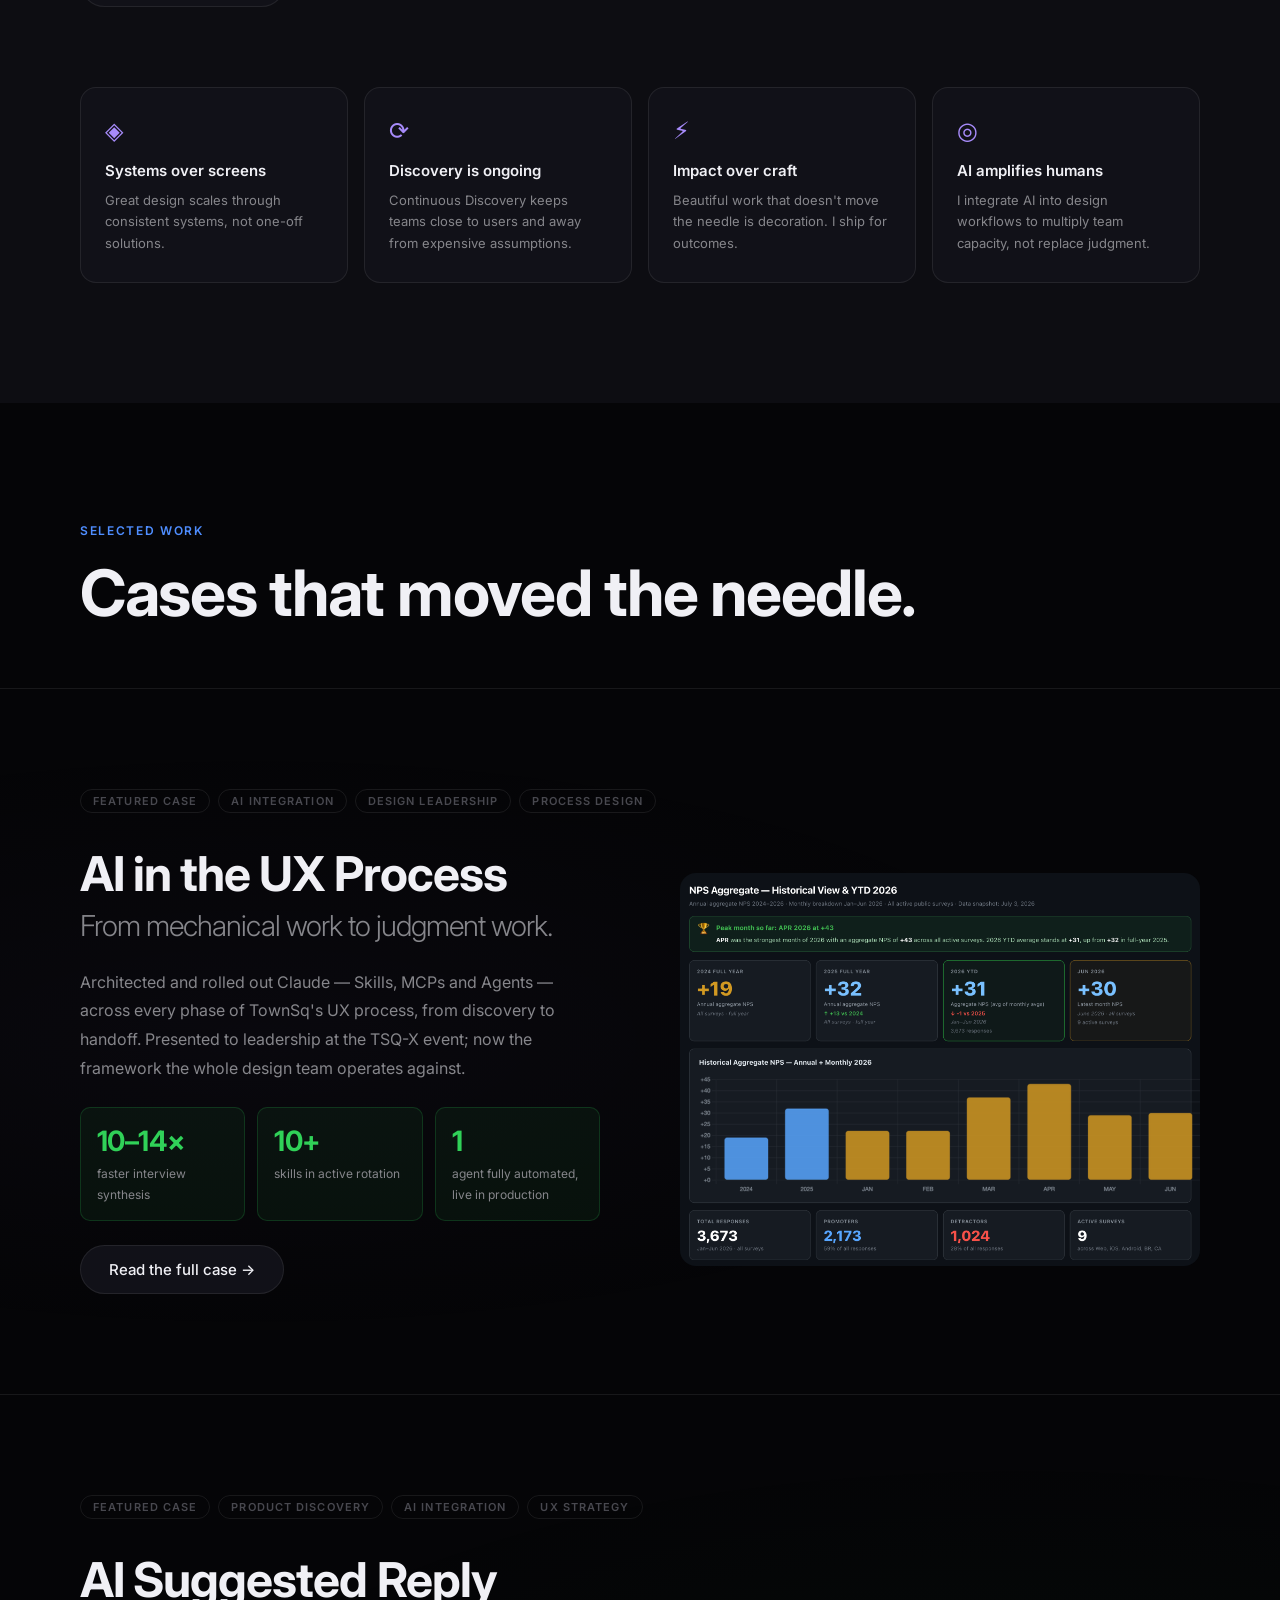
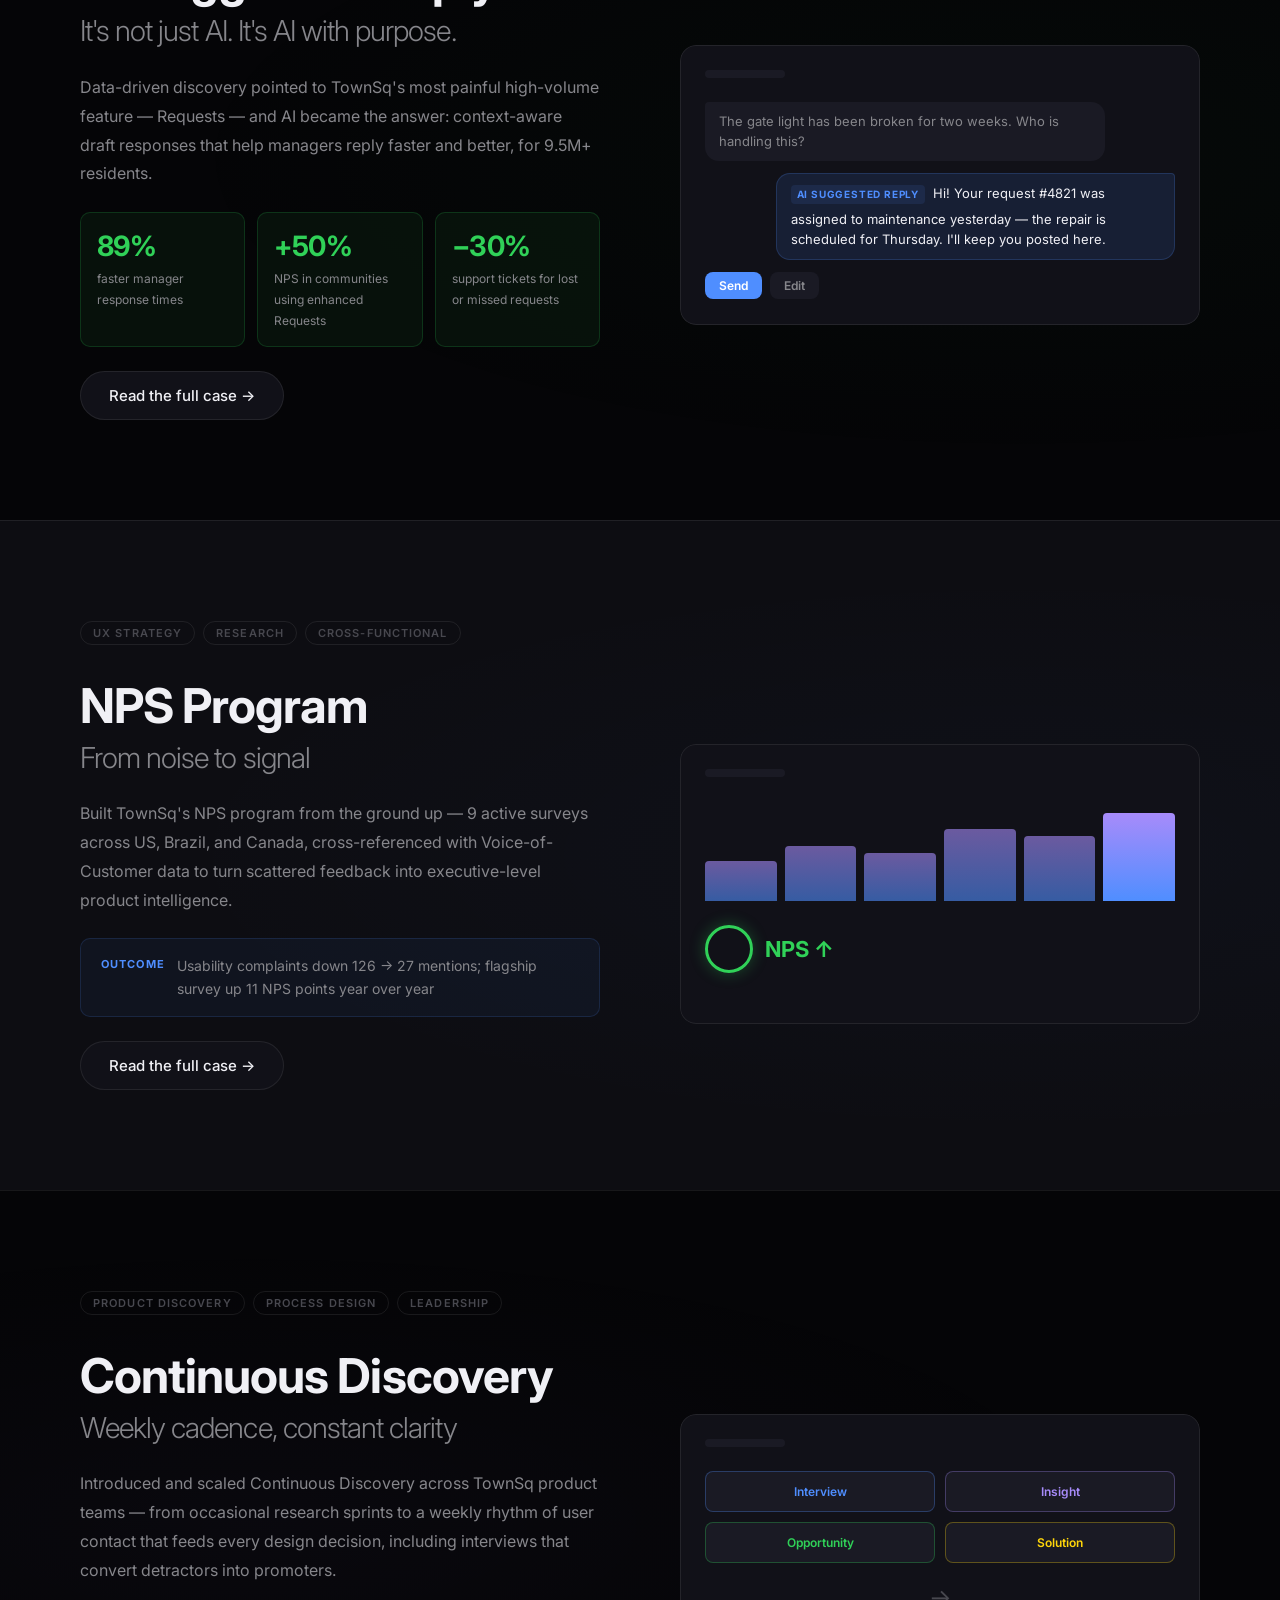
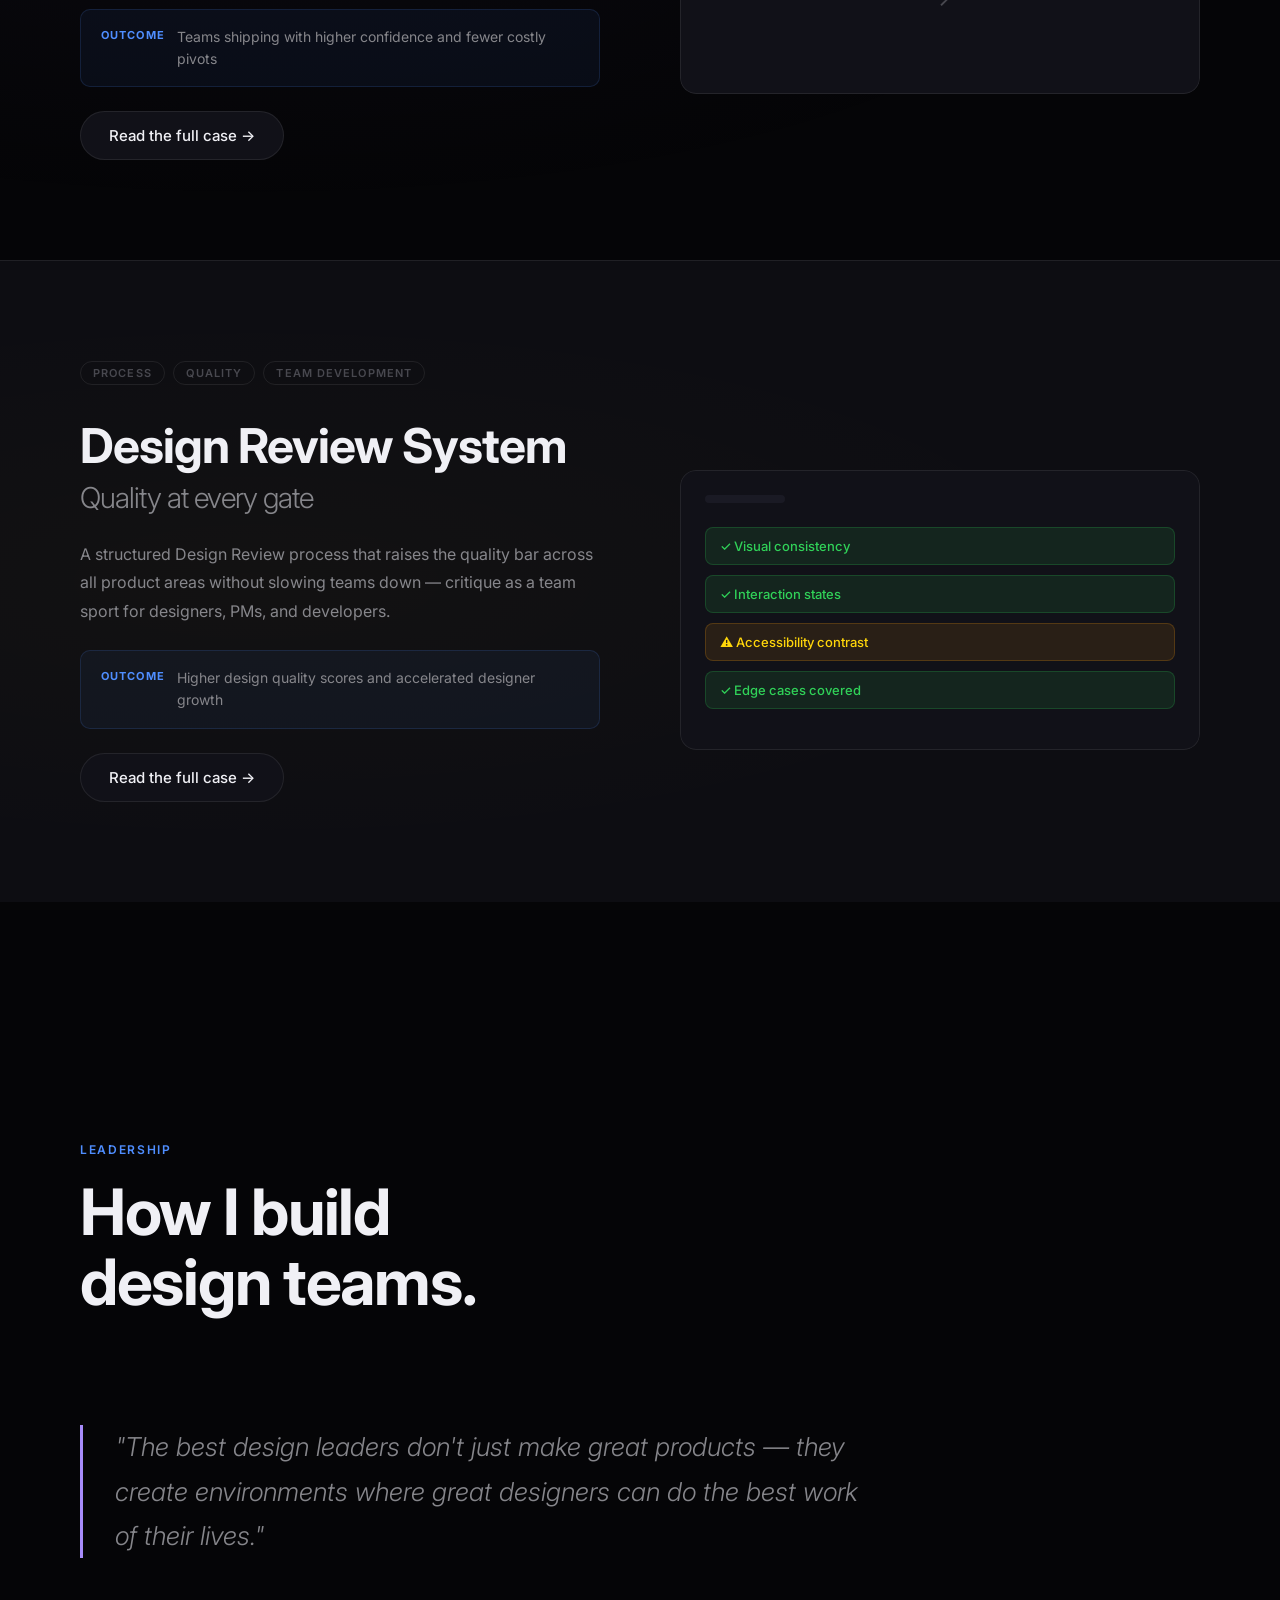
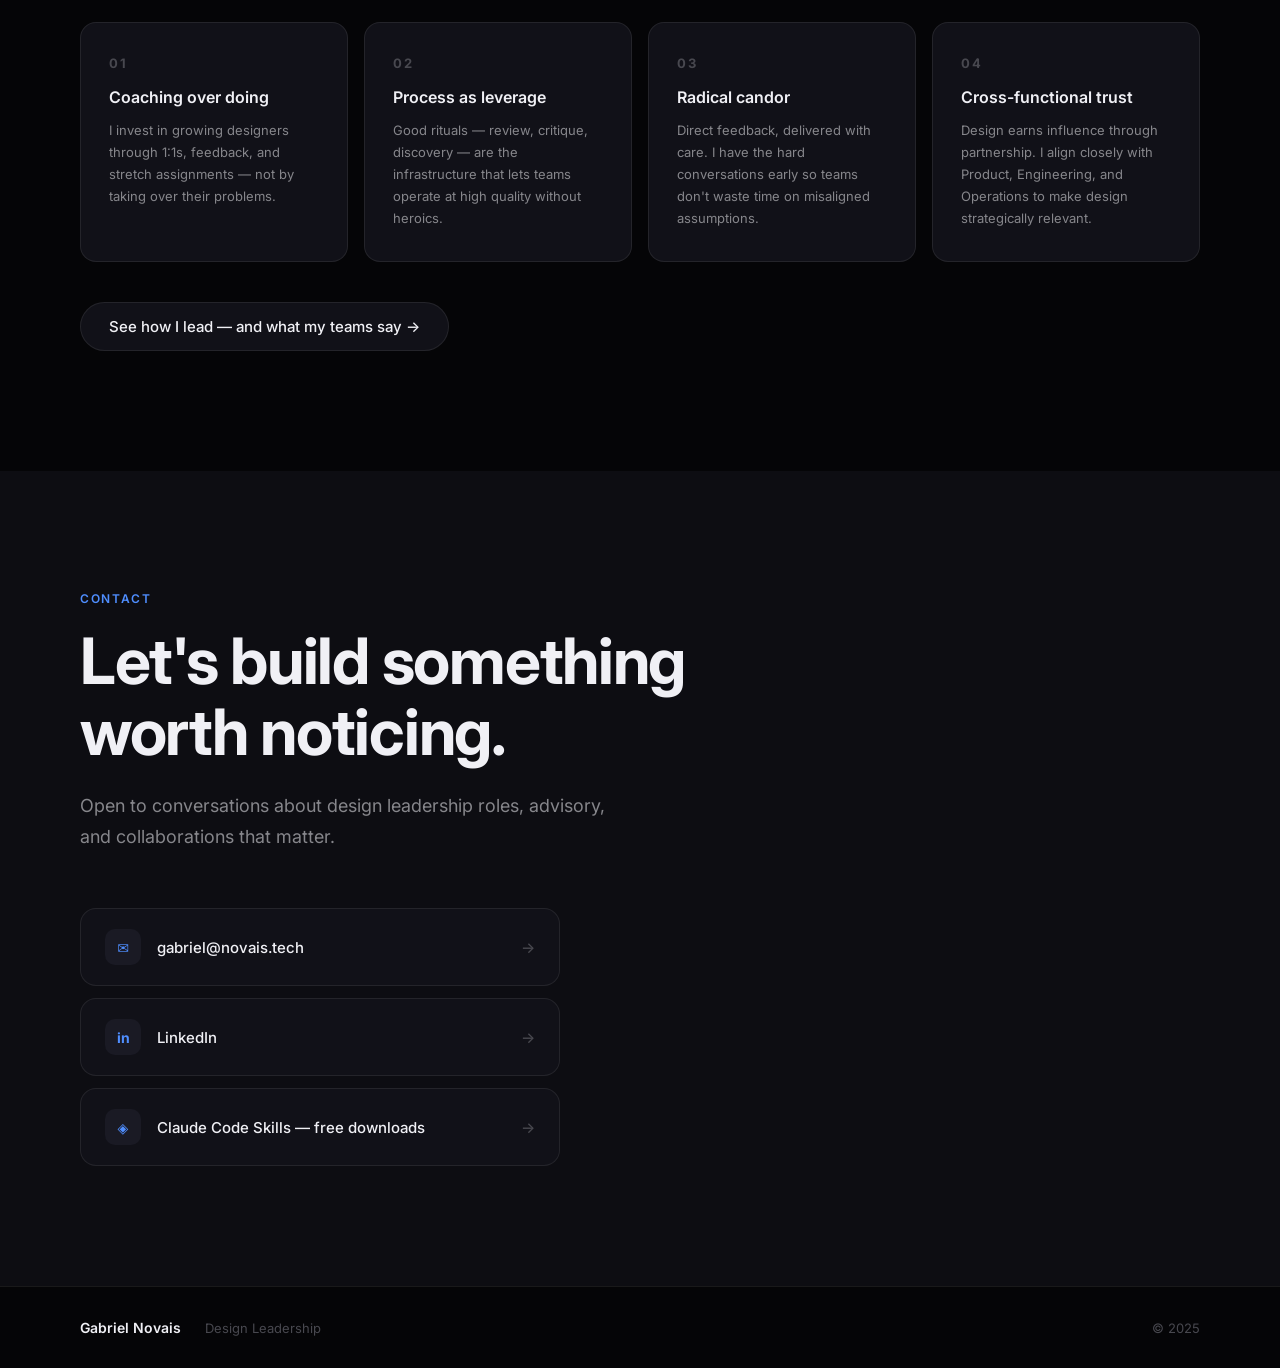
==== commit de65f634: "Add Cloudflare Web Analytics beacon Co-Authored-By: Claude Fable 5 <noreply@anthropic.com>" ====
--- a/index.html
+++ b/index.html
@@ -448,5 +448,6 @@
   </footer>
 
   <script src="main.js"></script>
+  <!-- Cloudflare Web Analytics --><script type='module' src='https://static.cloudflareinsights.com/beacon.min.js' data-cf-beacon='{"token": "99cfca778192467fb49933da2644462e"}'></script><!-- End Cloudflare Web Analytics -->
 </body>
 </html>
